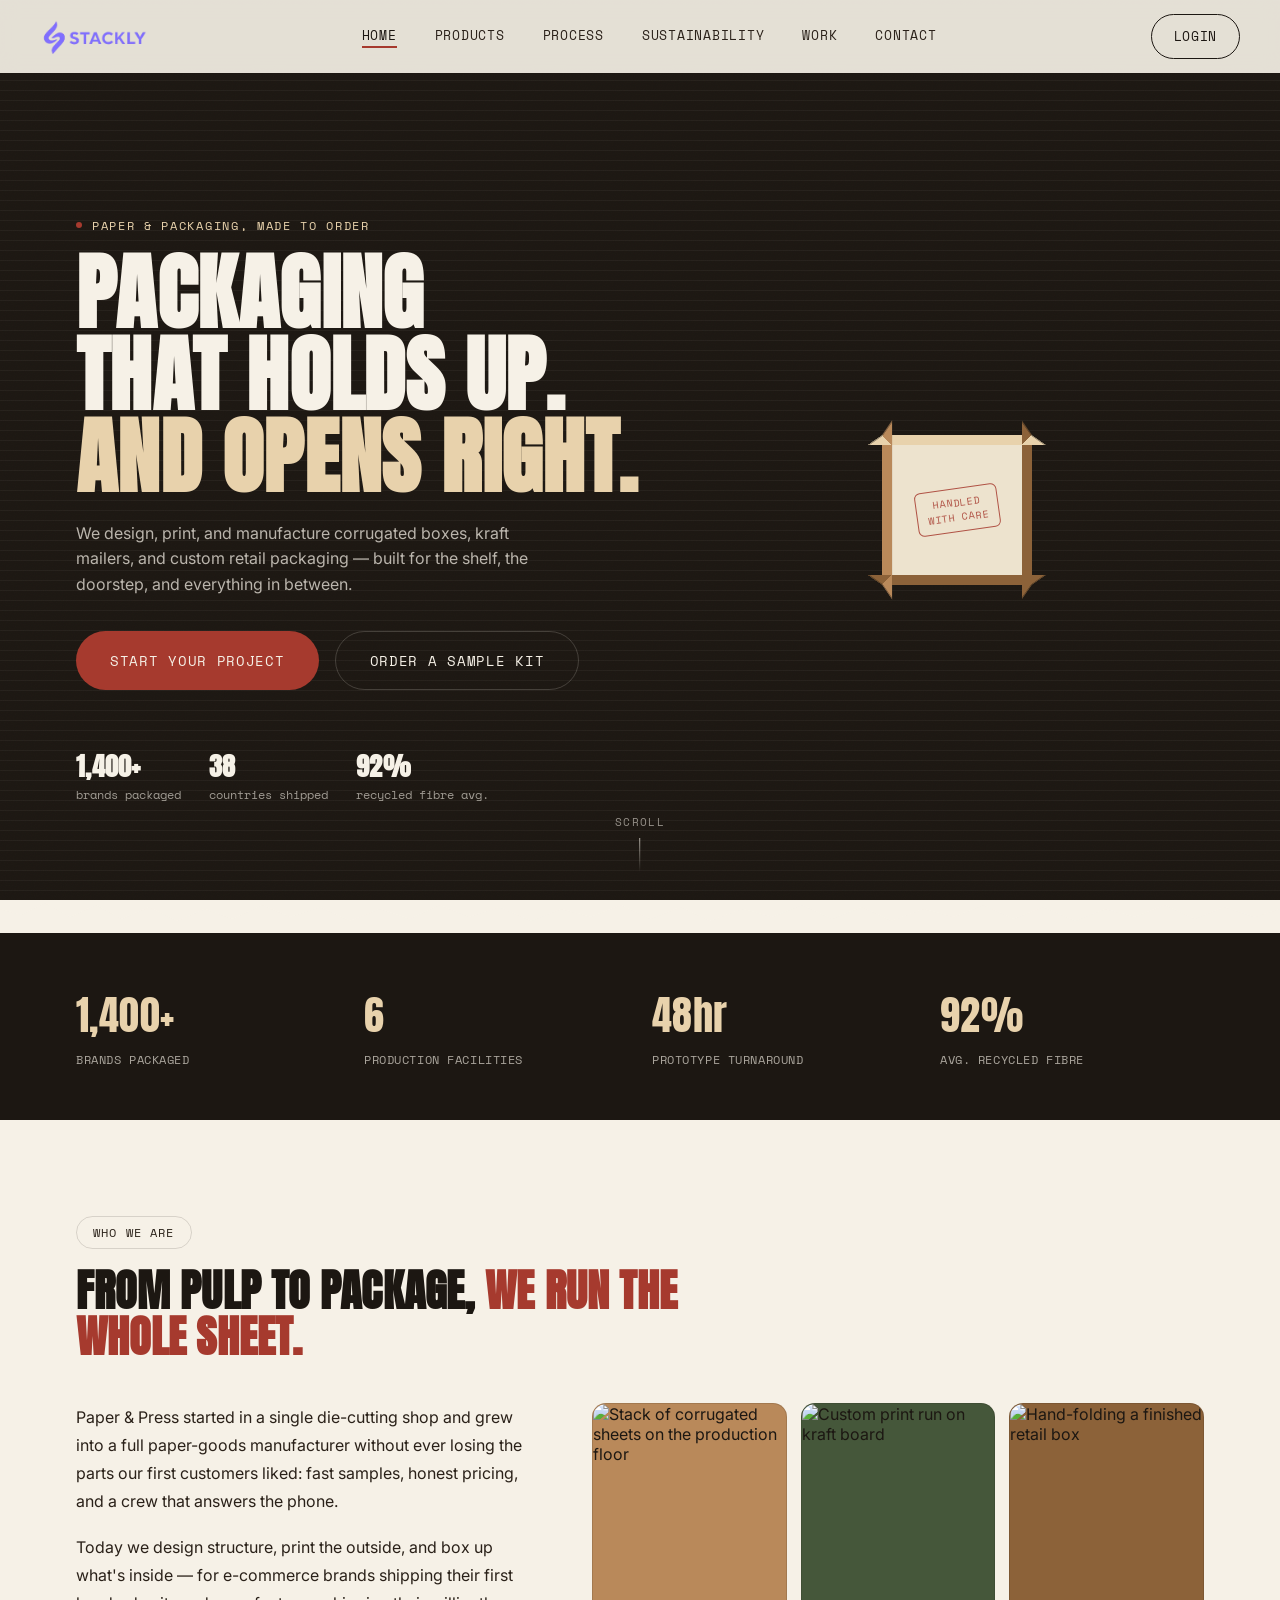
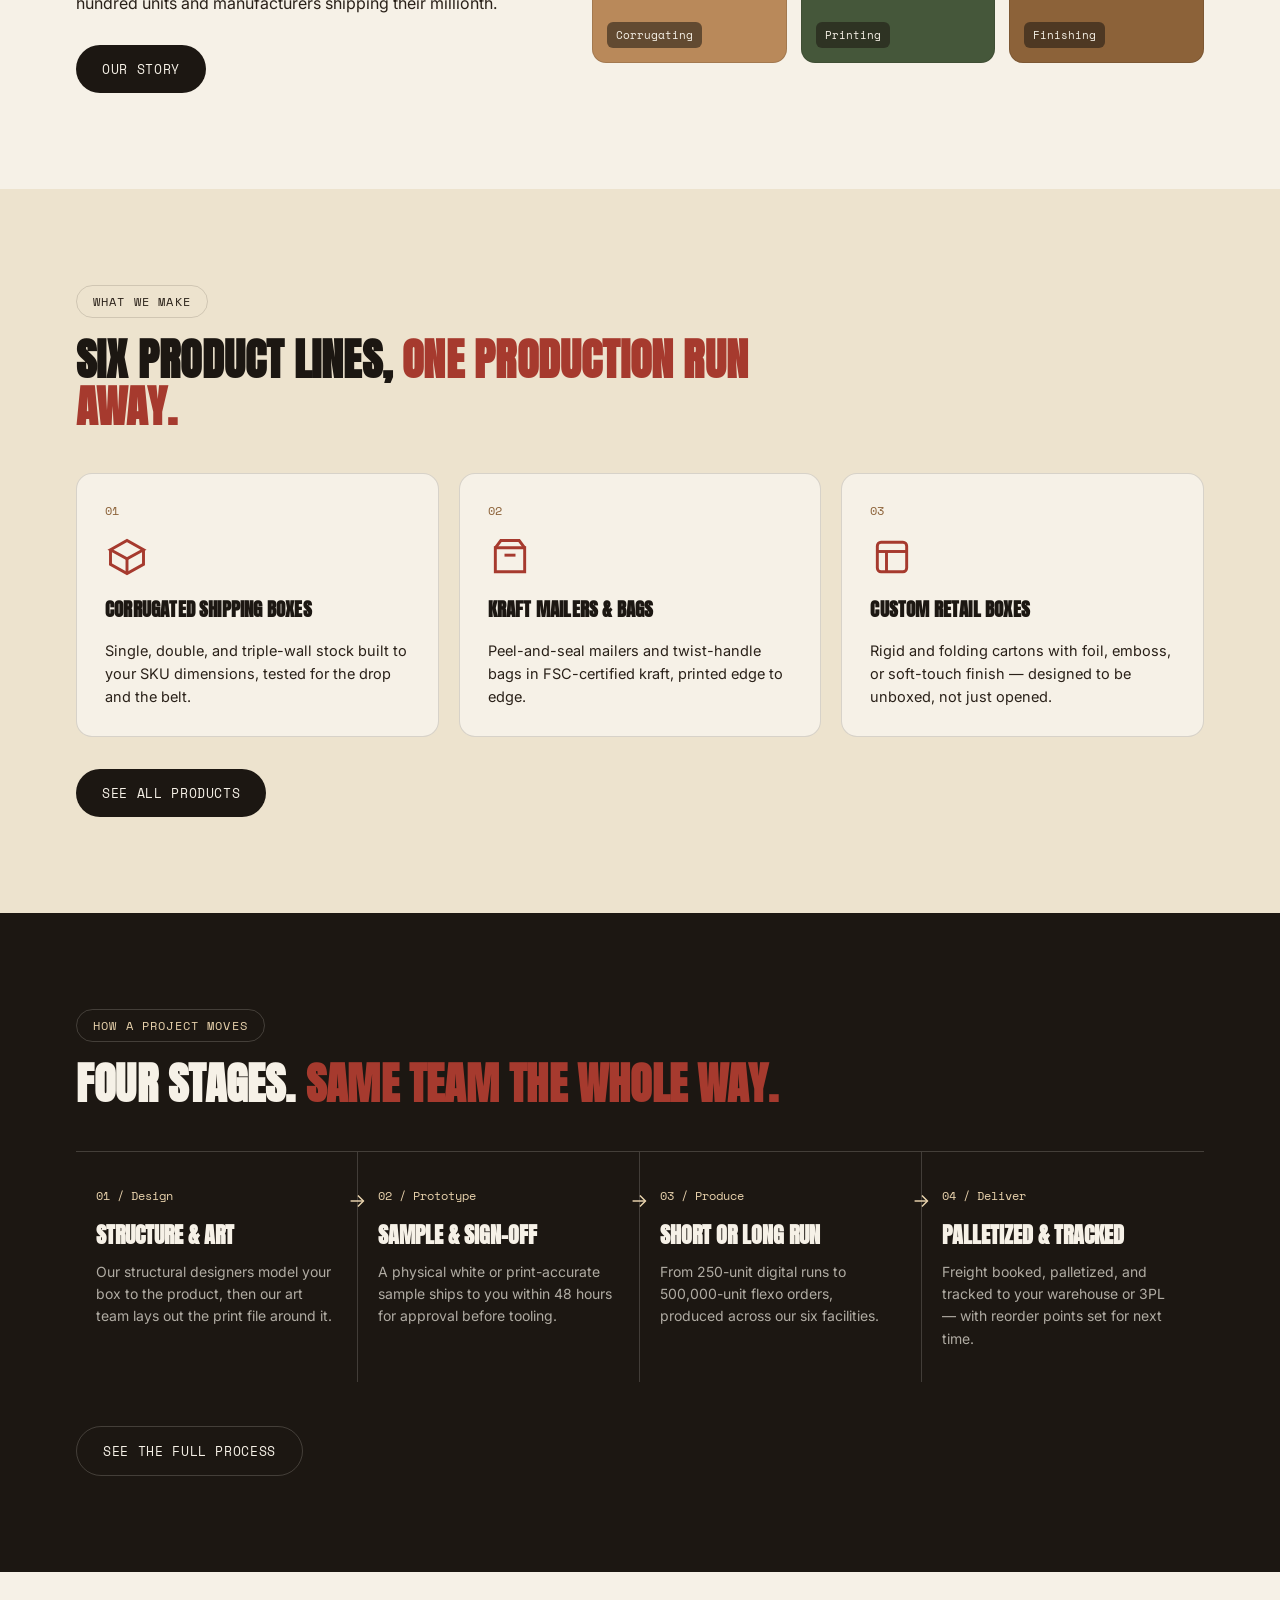
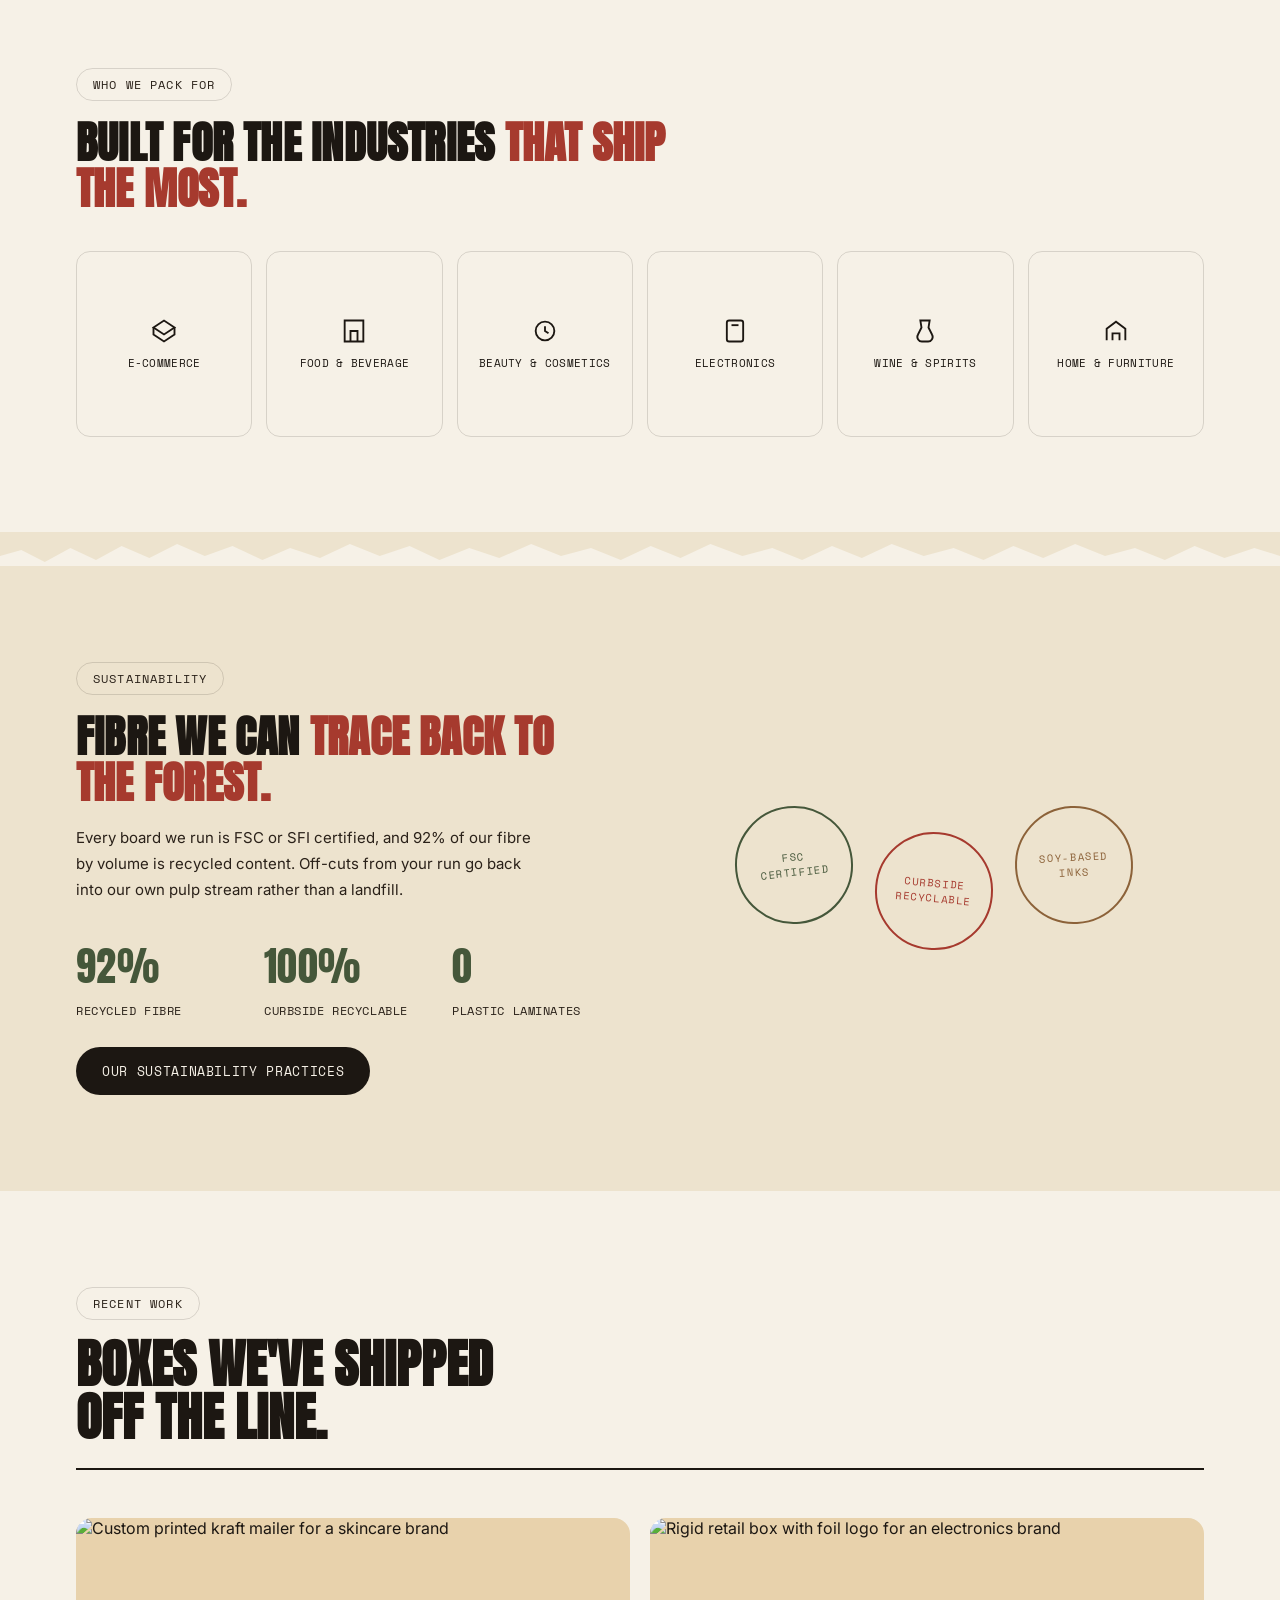
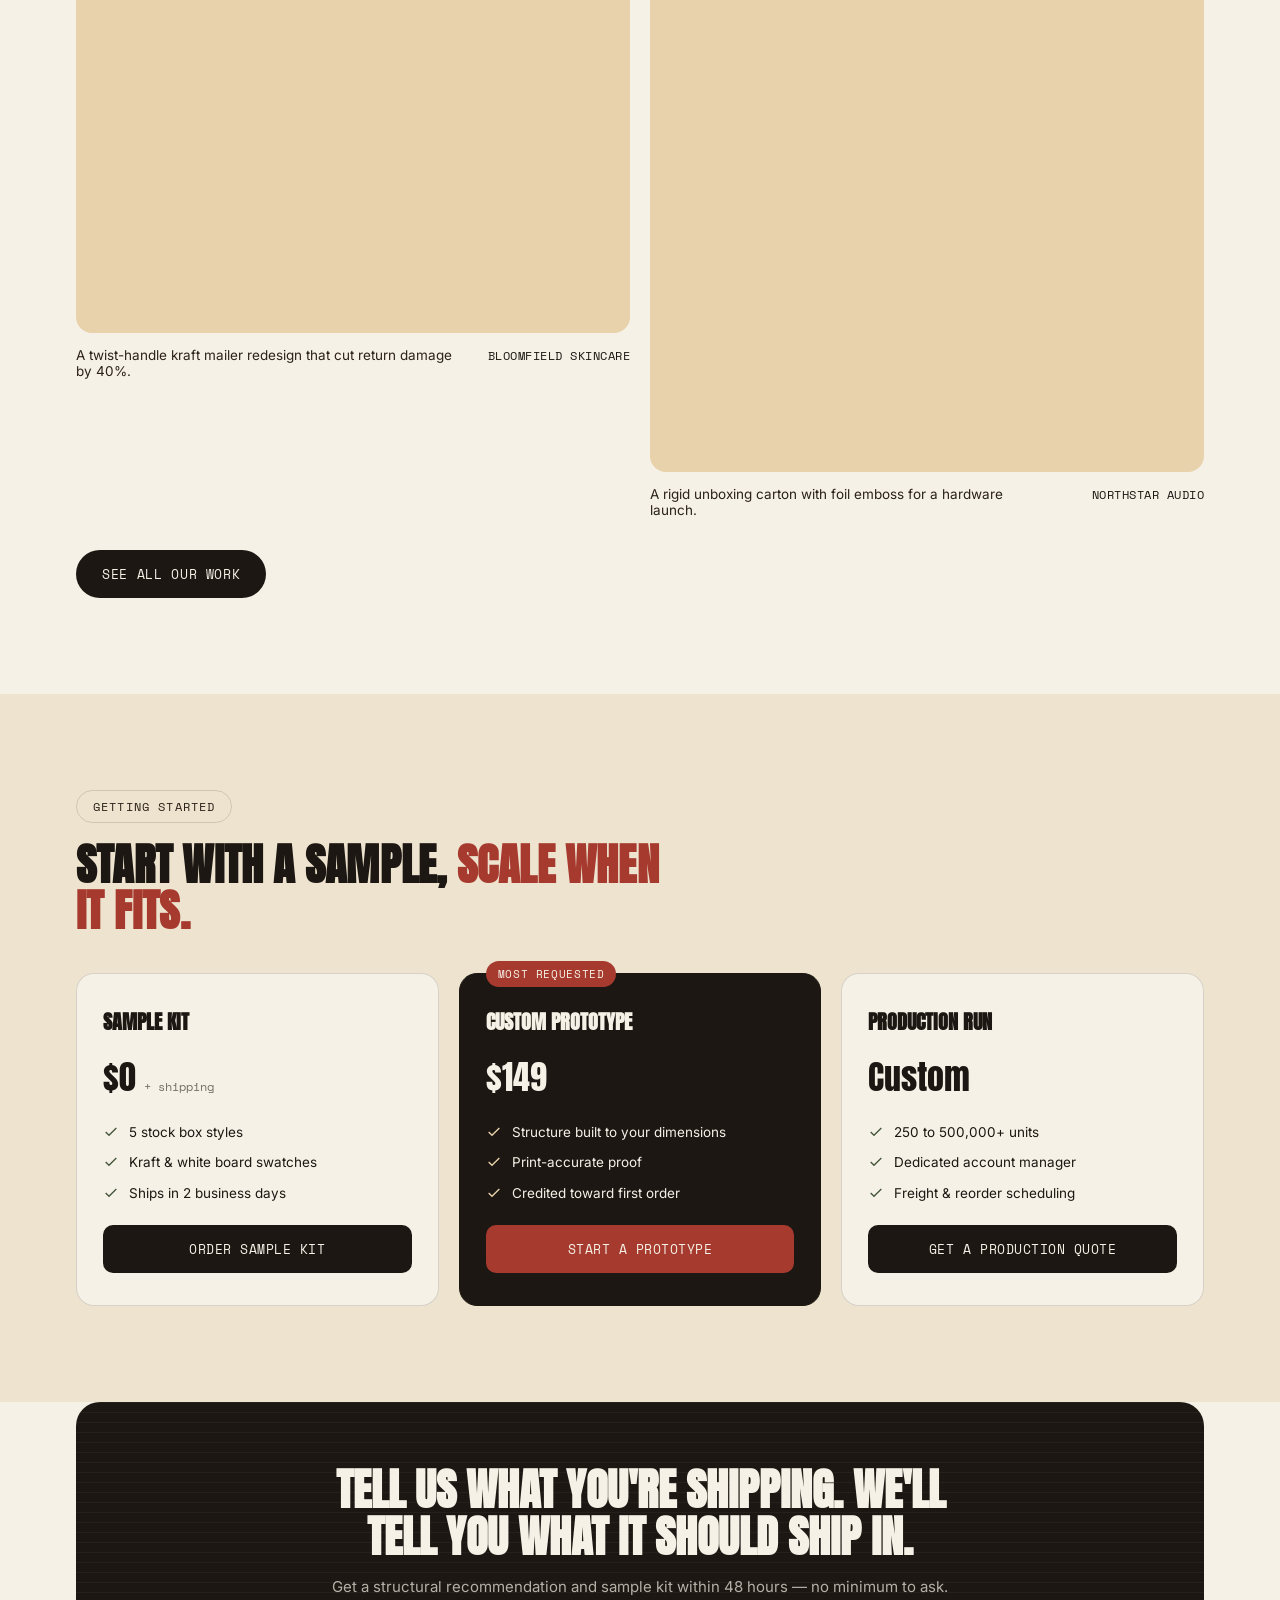
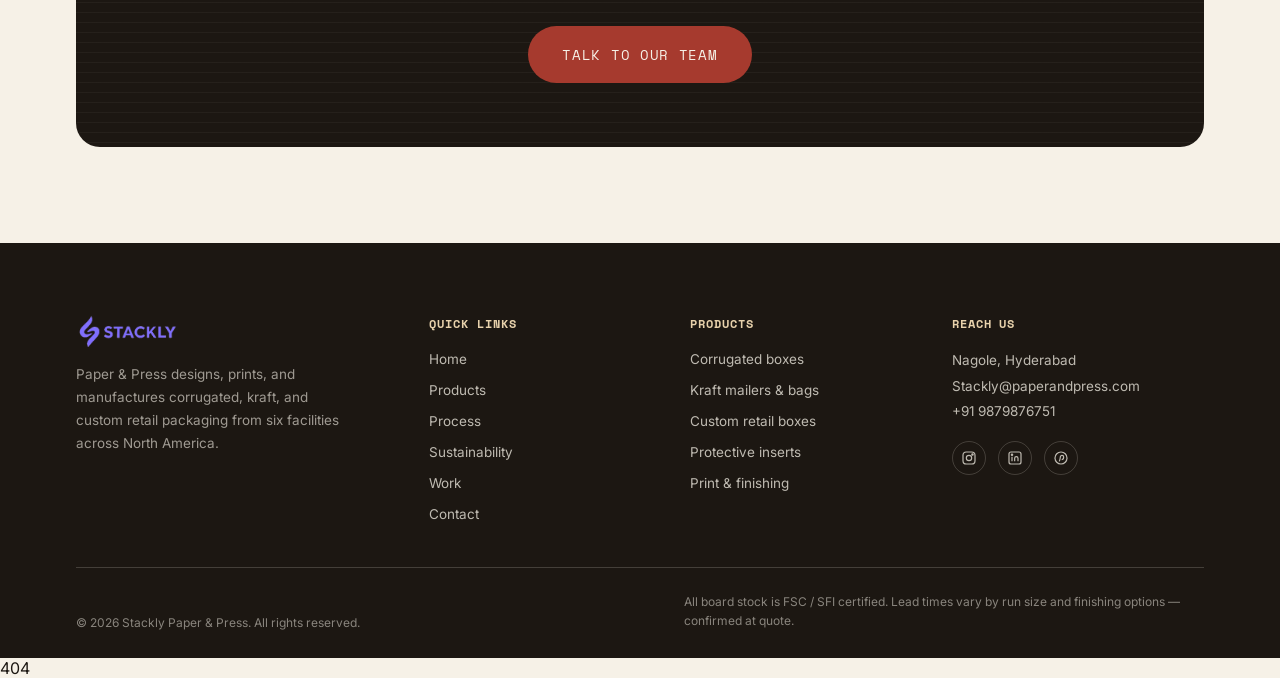
==== index.html @ 65cc93f0 "updated" ====
<!DOCTYPE html>
<html lang="en">
<head>
<meta charset="UTF-8">
<meta name="viewport" content="width=device-width, initial-scale=1.0">
<title>Paper & Press — Custom Paper & Packaging Solutions</title>
<meta name="description" content="Paper & Press designs, prints, and manufactures corrugated, kraft, and custom retail packaging — from first prototype to pallet.">
<link rel="preconnect" href="https://fonts.googleapis.com">
<link rel="preconnect" href="https://fonts.gstatic.com" crossorigin>
<link href="https://fonts.googleapis.com/css2?family=Anton&family=Space+Mono:wght@400;700&family=Inter:wght@300;400;500;600;700;800&display=swap" rel="stylesheet">
<style>
/* ==========================================================================
   PULP & PRESS — packaging & paper solutions
   Design tokens
   ========================================================================== */
   :root{
    --ink:        #1C1712;
    --ink-soft:   #2A2119;
    --paper:      #F6F1E7;
    --paper-dim:  #EDE3CE;
    --kraft:      #B9895A;
    --kraft-deep: #8C6239;
    --kraft-light:#E8D2AC;
    --forest:     #45573A;
    --stamp:      #A63A2E;
    --line:       rgba(28,23,18,0.14);
    --line-light: rgba(246,241,231,0.18);
  
    --display: 'Anton', 'Arial Narrow', sans-serif;
    --mono: 'Space Mono', monospace;
    --body: 'Inter', sans-serif;
  
    --ease: cubic-bezier(0.22,1,0.36,1);
  }
  
  *{ margin:0; padding:0; box-sizing:border-box; }
  
  html{ scroll-behavior:smooth; }
  
  body{
    font-family:var(--body);
    background:var(--paper);
    color:var(--ink);
    overflow-x:hidden;
    -webkit-font-smoothing:antialiased;
  }
  
  img{ display:block; max-width:100%; }
  
  a{ color:inherit; text-decoration:none; }
  
  button{ font-family:inherit; cursor:pointer; border:none; background:none; }
  
  ::selection{ background:var(--stamp); color:var(--paper); }
  
  @media (prefers-reduced-motion: reduce){
    *{ animation-duration:0.001ms !important; animation-iteration-count:1 !important; transition-duration:0.001ms !important; scroll-behavior:auto !important; }
  }
  
  .wrap{ max-width:1240px; margin:0 auto; }
  .px{ padding-left:24px; padding-right:24px; }
  @media (min-width:900px){ .px{ padding-left:56px; padding-right:56px; } }
  
  .eyebrow{
    font-family:var(--mono);
    font-size:12px;
    letter-spacing:0.14em;
    text-transform:uppercase;
  }
  
  /* corrugated flute texture — used as a subtle section background */
  .flute-bg{
    background-image:repeating-linear-gradient(180deg, rgba(28,23,18,0.05) 0px, rgba(28,23,18,0.05) 1px, transparent 1px, transparent 9px);
  }
  .flute-bg-dark{
    background-image:repeating-linear-gradient(180deg, rgba(246,241,231,0.05) 0px, rgba(246,241,231,0.05) 1px, transparent 1px, transparent 9px);
  }
  
  /* torn paper divider between sections */
  .torn{
    position:relative;
    width:100%;
    height:34px;
    display:block;
    margin-top:-1px;
  }
  .torn svg{ width:100%; height:100%; display:block; }
  
  /* focus visibility */
  a:focus-visible, button:focus-visible, .faq-question:focus-visible{
    outline:2px solid var(--stamp);
    outline-offset:3px;
  }
  
  /* ==========================================================================
     Buttons
     ========================================================================== */
  .roll-btn{
    position:relative;
    display:inline-flex;
    align-items:center;
    gap:10px;
    padding:14px 26px;
    border-radius:999px;
    font-family:var(--mono);
    font-size:13px;
    letter-spacing:0.05em;
    text-transform:uppercase;
    overflow:hidden;
    transition:transform 0.35s var(--ease), box-shadow 0.35s var(--ease);
  }
  .roll-btn.dark{ background:var(--ink); color:var(--paper); }
  .roll-btn.orange{ background:var(--stamp); color:var(--paper); }
  .roll-btn.ghost{ background:transparent; color:var(--ink); border:1.5px solid var(--ink); }
  .roll-btn:hover{ transform:translateY(-2px); box-shadow:0 10px 24px rgba(28,23,18,0.22); }
  .roll-btn.big{ padding:18px 34px; font-size:14px; }
  
  .roll-text{ display:inline-block; height:14px; overflow:hidden; }
  .roll-text-inner{ display:flex; flex-direction:column; transition:transform 0.45s var(--ease); }
  .roll-btn:hover .roll-text-inner{ transform:translateY(-14px); }
  .roll-text-inner span{ height:14px; line-height:14px; white-space:nowrap; }
  
  .roll-arrow{ width:16px; height:16px; display:inline-flex; transition:transform 0.35s var(--ease); }
  .roll-btn:hover .roll-arrow{ transform:translate(2px,-2px); }
  .roll-arrow svg{ width:100%; height:100%; }
  
  .btn-flat{
    width:100%;
    padding:14px;
    border-radius:10px;
    background:var(--ink);
    color:var(--paper);
    font-family:var(--mono);
    font-size:13px;
    letter-spacing:0.04em;
    text-transform:uppercase;
    transition:background 0.3s var(--ease), transform 0.3s var(--ease);
  }
  .btn-flat:hover{ background:var(--stamp); transform:translateY(-2px); }
  
  /* ==========================================================================
     Header
     ========================================================================== */
  .site-header{
    position:fixed; top:0; left:0; right:0; z-index:100;
    background:rgba(246,241,231,0.92);
    backdrop-filter:blur(10px);
    -webkit-backdrop-filter:blur(10px);
    box-shadow:0 1px 0 var(--line);
    transition:box-shadow 0.4s var(--ease), padding 0.4s var(--ease);
    padding:14px 0;
  }
  .site-header.scrolled{
    box-shadow:0 4px 16px rgba(28,23,18,0.1);
    padding:8px 0;
  }
  .header-inner{
    display:flex; align-items:center; justify-content:space-between;
    padding:0 24px;
  }
  @media (min-width:900px){ .header-inner{ padding:0 40px; } }
  
  .logo-slot{ display:flex; align-items:center; gap:10px; }
  .logo-img{ height:34px; width:auto; }
  .logo-word{ font-family:var(--display); font-size:20px; letter-spacing:0.01em; color:var(--ink); }
  .logo-word span{ color:var(--stamp); }
  
  .header-nav{
    display:none; align-items:center; gap:38px;
  }
  @media (min-width:900px){ .header-nav{ display:flex; } }
  .header-nav a{
    font-family:var(--mono); font-size:12.5px; letter-spacing:0.06em; text-transform:uppercase;
    color:var(--ink-soft); position:relative; padding-bottom:3px;
  }
  .header-nav a::after{
    content:''; position:absolute; left:0; bottom:0; width:0; height:1.5px; background:var(--stamp);
    transition:width 0.3s var(--ease);
  }
  .header-nav a:hover::after, .header-nav a.active::after{ width:100%; }
  .header-nav a.active{ color:var(--ink); }
  
  .header-right{ display:none; align-items:center; gap:12px; }
  @media (min-width:900px){ .header-right{ display:flex; } }
  
  .header-login-btn{ padding:12px 22px; font-size:12.5px; }
  .header-login-btn:hover{ background:var(--ink); color:var(--paper); }
  
  .mobile-sheet-actions{ display:flex; flex-direction:column; gap:12px; align-self:flex-start; width:100%; }
  .mobile-sheet-actions .roll-btn{ width:100%; justify-content:center; }
  .mobile-sheet-actions .roll-btn:nth-child(2){ transition-delay:0.52s; }
  
  .nav-toggle{
    display:flex; align-items:center; justify-content:center;
    width:40px; height:40px; color:var(--ink);
  }
  .nav-toggle svg{ width:22px; height:22px; }
  @media (min-width:900px){ .nav-toggle{ display:none; } }
  
  .mobile-menu{
    position:fixed; inset:0; z-index:200;
    pointer-events:none;
  }
  .mobile-menu-backdrop{
    position:absolute; inset:0; background:rgba(28,23,18,0.5);
    opacity:0; transition:opacity 0.4s var(--ease);
  }
  .mobile-sheet{
    position:absolute; top:0; right:0; bottom:0;
    width:85%; max-width:340px;
    background:var(--ink); color:var(--paper);
    transform:translateX(100%);
    transition:transform 0.5s var(--ease);
    display:flex; flex-direction:column; justify-content:space-between;
    padding:100px 32px 40px;
  }
  .mobile-menu.open{ pointer-events:auto; }
  .mobile-menu.open .mobile-menu-backdrop{ opacity:1; }
  .mobile-menu.open .mobile-sheet{ transform:translateX(0); }
  
  .mobile-nav-links{ display:flex; flex-direction:column; gap:22px; }
  .mobile-nav-links a{
    font-family:var(--display); font-size:28px; letter-spacing:0.01em;
    opacity:0; transform:translateX(24px);
    transition:opacity 0.5s var(--ease), transform 0.5s var(--ease);
  }
  .mobile-menu.open .mobile-nav-links a:nth-child(1){ transition-delay:0.15s; }
  .mobile-menu.open .mobile-nav-links a:nth-child(2){ transition-delay:0.225s; }
  .mobile-menu.open .mobile-nav-links a:nth-child(3){ transition-delay:0.3s; }
  .mobile-menu.open .mobile-nav-links a:nth-child(4){ transition-delay:0.375s; }
  .mobile-menu.open .mobile-nav-links a:nth-child(5){ transition-delay:0.45s; }
  .mobile-menu.open .mobile-nav-links a:nth-child(6){ transition-delay:0.525s; }
  .mobile-menu.open .mobile-nav-links a{ opacity:1; transform:translateX(0); }
  .mobile-sheet .roll-btn{
    opacity:0; transform:translateY(14px);
    transition:opacity 0.5s var(--ease) 0.45s, transform 0.5s var(--ease) 0.45s, background 0.3s var(--ease);
    align-self:flex-start;
  }
  .mobile-menu.open .mobile-sheet .roll-btn{ opacity:1; transform:translateY(0); }
  
  /* hamburger animation */
  .hamburger{ position:relative; width:20px; height:14px; }
  .hamburger span{
    position:absolute; left:0; width:100%; height:2px; background:currentColor;
    transition:transform 0.4s var(--ease), opacity 0.3s var(--ease);
  }
  .hamburger span:nth-child(1){ top:0; }
  .hamburger span:nth-child(2){ top:6px; }
  .hamburger span:nth-child(3){ top:12px; }
  .nav-toggle.active .hamburger span:nth-child(1){ transform:translateY(6px) rotate(45deg); }
  .nav-toggle.active .hamburger span:nth-child(2){ opacity:0; transform:scaleX(0); }
  .nav-toggle.active .hamburger span:nth-child(3){ transform:translateY(-6px) rotate(-45deg); }
  
  /* ==========================================================================
     Hero — animated box-unfold
     ========================================================================== */
  .hero{
    position:relative;
    min-height:100vh;
    display:flex; align-items:center;
    background:var(--ink);
    color:var(--paper);
    overflow:hidden;
    padding-top:120px;
  }
  .hero::before{
    content:'';
    position:absolute; inset:0;
    background-image:repeating-linear-gradient(180deg, rgba(246,241,231,0.045) 0px, rgba(246,241,231,0.045) 1px, transparent 1px, transparent 10px);
    pointer-events:none;
  }
  .hero-grain{
    position:absolute; inset:0; opacity:0.5; mix-blend-mode:overlay; pointer-events:none;
    background-image:url("data:image/svg+xml;utf8,<svg xmlns='http://www.w3.org/2000/svg' width='140' height='140'><filter id='n'><feTurbulence type='fractalNoise' baseFrequency='0.9' numOctaves='2' stitchTiles='stitch'/></filter><rect width='100%25' height='100%25' filter='url(%23n)' opacity='0.35'/></svg>");
  }
  
  .hero-inner{
    position:relative; z-index:2;
    display:grid; grid-template-columns:1fr; gap:56px;
    align-items:center;
    width:100%;
  }
  @media (min-width:960px){ .hero-inner{ grid-template-columns:1.1fr 0.9fr; gap:32px; } }
  .hero-inner > *{ min-width:0; }
  
  .hero-eyebrow{ color:var(--kraft-light); display:flex; align-items:center; gap:10px; }
  .hero-eyebrow .dot{ width:6px; height:6px; border-radius:50%; background:var(--stamp); display:inline-block; }
  
  .hero-headline{
    font-family:var(--display);
    text-transform:uppercase;
    font-size:44px; line-height:0.98; letter-spacing:0.005em;
    margin-top:18px;
  }
  @media (min-width:640px){ .hero-headline{ font-size:64px; } }
  @media (min-width:1100px){ .hero-headline{ font-size:84px; } }
  .hero-headline em{ font-style:normal; color:var(--kraft-light); }
  
  .hero-sub{
    font-size:16px; line-height:1.6; color:rgba(246,241,231,0.72);
    max-width:460px; margin-top:22px;
  }
  .hero-cta-row{ display:flex; flex-wrap:wrap; gap:16px; margin-top:34px; }
  
  .hero-meta{
    display:flex; gap:28px; margin-top:56px; flex-wrap:wrap;
  }
  .hero-meta div{ font-family:var(--mono); font-size:12px; color:rgba(246,241,231,0.6); }
  .hero-meta strong{ display:block; font-family:var(--display); font-size:26px; color:var(--paper); letter-spacing:0.01em; }
  
  /* box unfold art */
  .box-stage{
    position:relative;
    width:100%; max-width:300px; margin:0 auto;
    aspect-ratio:1/1;
    perspective:900px;
  }
  .box-art{ position:relative; width:100%; height:100%; transform-style:preserve-3d; }
  .flap{
    position:absolute;
    width:50%; height:50%;
    background:var(--kraft);
    border:2px solid rgba(28,23,18,0.35);
    backface-visibility:visible;
    animation:flapOpen 1.6s var(--ease) both;
  }
  .flap.left{ top:25%; left:auto; right:75%; background:var(--kraft); transform-origin:right center; animation-name:flapOpenLeft; animation-delay:0.1s; z-index:1; }
  .flap.right{ top:25%; left:75%; background:var(--kraft-deep); transform-origin:left center; animation-name:flapOpenRight; animation-delay:0.2s; z-index:2; }
  .flap.bottom{ top:75%; left:25%; background:var(--kraft-deep); transform-origin:top center; animation-name:flapOpenBottom; animation-delay:0.15s; z-index:3; }
  .flap.top{ top:auto; bottom:75%; left:25%; background:var(--kraft-light); transform-origin:bottom center; animation-delay:0.05s; z-index:4; }
  .box-base{
    position:absolute; left:50%; top:50%; width:50%; height:50%;
    margin:-25% 0 0 -25%;
    background:var(--paper-dim);
    border:2px solid rgba(28,23,18,0.35);
    display:flex; align-items:center; justify-content:center;
    z-index:-1;
  }
  .box-base .stamp-mark{ font-family:var(--mono); font-size:10px; color:var(--stamp); text-align:center; letter-spacing:0.08em; text-transform:uppercase; transform:rotate(-8deg); border:1.5px solid var(--stamp); padding:6px 10px; border-radius:6px; opacity:0.85; }
  
  @keyframes flapOpen{ 0%{ transform:rotateX(0deg); } 100%{ transform:rotateX(-98deg); } }
  @keyframes flapOpenBottom{ 0%{ transform:rotateX(0deg); } 100%{ transform:rotateX(98deg); } }
  @keyframes flapOpenLeft{ 0%{ transform:rotateY(0deg); } 100%{ transform:rotateY(98deg); } }
  @keyframes flapOpenRight{ 0%{ transform:rotateY(0deg); } 100%{ transform:rotateY(-98deg); } }
  
  .scroll-cue{
    position:absolute; bottom:28px; left:50%; transform:translateX(-50%);
    display:flex; flex-direction:column; align-items:center; gap:8px;
    font-family:var(--mono); font-size:10.5px; letter-spacing:0.12em; text-transform:uppercase;
    color:rgba(246,241,231,0.55); z-index:2;
  }
  .scroll-cue .line{ width:1px; height:34px; background:linear-gradient(180deg, rgba(246,241,231,0.7), transparent); animation:cueMove 1.8s ease-in-out infinite; }
  @keyframes cueMove{ 0%,100%{ transform:scaleY(0.6); opacity:0.4; } 50%{ transform:scaleY(1); opacity:1; } }
  
  /* ==========================================================================
     Section headings / badges
     ========================================================================== */
  .section-white{ background:var(--paper); padding:96px 0; position:relative; }
  .section-cream{ background:var(--paper-dim); padding:96px 0; position:relative; }
  .section-dark{ background:var(--ink); color:var(--paper); padding:96px 0; position:relative; }
  
  .badge-row{ display:flex; margin-bottom:18px; }
  .badge-pill{
    font-family:var(--mono); font-size:11.5px; letter-spacing:0.1em; text-transform:uppercase;
    padding:7px 16px; border-radius:999px; border:1px solid var(--line);
    color:var(--ink-soft);
  }
  .badge-pill.on-dark{ border-color:var(--line-light); color:var(--kraft-light); }
  
  .section-heading{
    font-family:var(--display); text-transform:uppercase;
    font-size:30px; line-height:1.05; letter-spacing:0.005em;
    max-width:720px;
  }
  @media (min-width:768px){ .section-heading{ font-size:44px; } }
  .section-heading.tight{ max-width:600px; }
  .section-heading em{ font-style:normal; color:var(--stamp); }
  
  .big-heading{
    font-family:var(--display); text-transform:uppercase;
    font-size:32px; line-height:1.02;
    display:flex; align-items:flex-end; justify-content:space-between;
    flex-wrap:wrap; gap:20px;
    border-bottom:2px solid var(--ink); padding-bottom:24px; margin-bottom:48px;
  }
  @media (min-width:768px){ .big-heading{ font-size:52px; } }
  
  /* ==========================================================================
     About
     ========================================================================== */
  .about-grid{ display:grid; grid-template-columns:1fr; gap:40px; margin-top:44px; }
  @media (min-width:900px){ .about-grid{ grid-template-columns:0.85fr 1.15fr; gap:64px; align-items:start; } }
  .about-copy p{ font-size:16px; line-height:1.75; color:var(--ink-soft); max-width:520px; }
  .about-copy .roll-btn{ margin-top:28px; }
  
  .about-swatches{ display:grid; grid-template-columns:repeat(3,1fr); gap:14px; }
  .swatch{
    aspect-ratio:3/4; border-radius:14px; position:relative; overflow:hidden;
    display:flex; align-items:flex-end; padding:14px;
    border:1px solid var(--line);
  }
  .swatch img{ position:absolute; inset:0; width:100%; height:100%; object-fit:cover; }
  .swatch span{ position:relative; z-index:1; font-family:var(--mono); font-size:11px; color:var(--paper); background:rgba(28,23,18,0.55); padding:5px 9px; border-radius:6px; }
  .swatch.tall{ grid-row:span 2; }
  .sw-1{ background:var(--kraft); }
  .sw-2{ background:var(--forest); }
  .sw-3{ background:var(--kraft-deep); }
  
  /* ==========================================================================
     Stats
     ========================================================================== */
  .stats-grid{ display:grid; grid-template-columns:repeat(2,1fr); gap:32px 24px; }
  @media (min-width:768px){ .stats-grid{ grid-template-columns:repeat(4,1fr); } }
  .stat-number{ font-family:var(--display); font-size:40px; letter-spacing:0.01em; }
  .stat-label{ font-family:var(--mono); font-size:11.5px; letter-spacing:0.05em; text-transform:uppercase; color:rgba(246,241,231,0.65); margin-top:6px; }
  .section-dark .stat-number{ color:var(--kraft-light); }
  
  /* ==========================================================================
     Product cards
     ========================================================================== */
  .product-grid{ display:grid; grid-template-columns:1fr; gap:20px; }
  @media (min-width:640px){ .product-grid{ grid-template-columns:repeat(2,1fr); } }
  @media (min-width:1024px){ .product-grid{ grid-template-columns:repeat(3,1fr); } }
  
  .product-card{
    border:1px solid var(--line); border-radius:16px; padding:28px;
    background:var(--paper); transition:transform 0.4s var(--ease), box-shadow 0.4s var(--ease), border-color 0.4s var(--ease);
    display:flex; flex-direction:column; gap:16px;
  }
  .product-card:hover{ transform:translateY(-6px); box-shadow:0 20px 40px rgba(28,23,18,0.12); border-color:transparent; }
  .product-icon{ width:44px; height:44px; color:var(--stamp); }
  .product-card h3{ font-family:var(--display); font-size:19px; text-transform:uppercase; letter-spacing:0.01em; }
  .product-card p{ font-size:14.5px; line-height:1.6; color:var(--ink-soft); }
  .product-num{ font-family:var(--mono); font-size:12px; color:var(--kraft-deep); }
  
  /* ==========================================================================
     Process
     ========================================================================== */
  .process-row{
    display:grid; grid-template-columns:1fr; gap:0;
    border-top:1px solid var(--line-light);
  }
  @media (min-width:900px){ .process-row{ grid-template-columns:repeat(4,1fr); } }
  .process-step{
    padding:32px 20px; border-bottom:1px solid var(--line-light);
    position:relative;
  }
  @media (min-width:900px){ .process-step{ border-right:1px solid var(--line-light); border-bottom:none; } }
  .process-step:last-child{ border-right:none; }
  .process-step .num{ font-family:var(--mono); font-size:12px; color:var(--kraft-light); }
  .process-step h3{ font-family:var(--display); font-size:22px; text-transform:uppercase; margin-top:14px; }
  .process-step p{ font-size:14px; line-height:1.6; color:rgba(246,241,231,0.68); margin-top:10px; max-width:240px; }
  .process-step .arrow{ position:absolute; right:-11px; top:38px; width:22px; height:22px; color:var(--kraft-light); display:none; }
  @media (min-width:900px){ .process-step .arrow{ display:block; } }
  .process-step:last-child .arrow{ display:none; }
  
  /* ==========================================================================
     Industries
     ========================================================================== */
  .industry-grid{ display:grid; grid-template-columns:repeat(2,1fr); gap:14px; }
  @media (min-width:768px){ .industry-grid{ grid-template-columns:repeat(3,1fr); } }
  @media (min-width:1100px){ .industry-grid{ grid-template-columns:repeat(6,1fr); } }
  .industry-card{
    aspect-ratio:1/1.05; border-radius:14px; border:1px solid var(--line);
    display:flex; flex-direction:column; align-items:center; justify-content:center; gap:10px;
    text-align:center; padding:14px; transition:background 0.35s var(--ease), transform 0.35s var(--ease);
  }
  .industry-card:hover{ background:var(--ink); color:var(--paper); transform:translateY(-4px); }
  .industry-card svg{ width:28px; height:28px; }
  .industry-card span{ font-family:var(--mono); font-size:11px; letter-spacing:0.03em; text-transform:uppercase; }
  
  /* ==========================================================================
     Sustainability / stamps
     ========================================================================== */
  .sustain-grid{ display:grid; grid-template-columns:1fr; gap:48px; align-items:center; }
  @media (min-width:960px){ .sustain-grid{ grid-template-columns:1fr 1fr; } }
  .stamp-cluster{ position:relative; display:flex; flex-wrap:wrap; gap:22px; justify-content:center; padding:20px; }
  .stamp{
    width:118px; height:118px; border-radius:50%;
    border:2.5px solid var(--forest); color:var(--forest);
    display:flex; align-items:center; justify-content:center; text-align:center;
    font-family:var(--mono); font-size:10.5px; letter-spacing:0.06em; text-transform:uppercase; line-height:1.4;
    transform:rotate(-6deg);
    transition:transform 0.4s var(--ease);
    padding:10px;
  }
  .stamp:nth-child(2){ transform:rotate(5deg); border-color:var(--stamp); color:var(--stamp); margin-top:26px; }
  .stamp:nth-child(3){ transform:rotate(-3deg); border-color:var(--kraft-deep); color:var(--kraft-deep); }
  .stamp:hover{ transform:rotate(0deg) scale(1.06); }
  
  /* ==========================================================================
     Work / portfolio (media cards, matching reference pattern)
     ========================================================================== */
  .cards-grid{ display:grid; grid-template-columns:1fr; gap:20px; }
  @media (min-width:768px){ .cards-grid{ grid-template-columns:repeat(2,1fr); } }
  .media-card{ display:block; group:card; }
  .media-frame{ position:relative; overflow:hidden; border-radius:16px; background:var(--kraft-light); }
  .media-frame img, .media-frame video{ width:100%; height:100%; object-fit:cover; transition:transform 0.6s var(--ease); }
  .media-card:hover .media-frame img, .media-card:hover .media-frame video{ transform:scale(1.05); }
  .ratio-4x3{ aspect-ratio:4/3; }
  .ratio-square{ aspect-ratio:1/1; }
  .media-caption{ padding-top:14px; display:flex; justify-content:space-between; gap:12px; align-items:baseline; }
  .media-caption .desc{ font-size:13.5px; color:var(--ink-soft); max-width:70%; }
  .media-caption .title{ font-family:var(--mono); font-size:12px; text-transform:uppercase; letter-spacing:0.04em; white-space:nowrap; }
  
  /* ==========================================================================
     Testimonials
     ========================================================================== */
  .testi-track-wrap{ overflow:hidden; margin-top:44px; }
  .testi-track{ display:flex; gap:20px; width:max-content; animation:testiScroll 32s linear infinite; }
  .testi-track:hover{ animation-play-state:paused; }
  @keyframes testiScroll{ from{ transform:translateX(0); } to{ transform:translateX(-50%); } }
  .testi-card{
    width:340px; flex:0 0 auto; border:1px solid var(--line); border-radius:16px; padding:26px;
    background:var(--paper);
  }
  .testi-quote{ font-family:var(--display); font-size:17px; line-height:1.4; text-transform:none; letter-spacing:0; }
  .testi-person{ display:flex; align-items:center; gap:10px; margin-top:20px; }
  .testi-avatar{ width:38px; height:38px; border-radius:50%; overflow:hidden; background:var(--kraft-light); }
  .testi-avatar img{ width:100%; height:100%; object-fit:cover; }
  .testi-person div p:first-child{ font-family:var(--mono); font-size:12px; text-transform:uppercase; }
  .testi-person div p:last-child{ font-size:11.5px; color:var(--ink-soft); opacity:0.7; }
  
  /* ==========================================================================
     Pricing
     ========================================================================== */
  .pricing-grid{ display:grid; grid-template-columns:1fr; gap:20px; }
  @media (min-width:900px){ .pricing-grid{ grid-template-columns:repeat(3,1fr); } }
  .price-card{
    border:1px solid var(--line); border-radius:18px; padding:32px 26px;
    display:flex; flex-direction:column; gap:14px; background:var(--paper);
    transition:transform 0.4s var(--ease), box-shadow 0.4s var(--ease);
  }
  .price-card:hover{ transform:translateY(-6px); box-shadow:0 20px 40px rgba(28,23,18,0.1); }
  .price-card.featured{ background:var(--ink); color:var(--paper); border-color:var(--ink); position:relative; }
  .price-card.featured .btn-flat{ background:var(--stamp); }
  .price-badge{
    position:absolute; top:-13px; left:26px; background:var(--stamp); color:var(--paper);
    font-family:var(--mono); font-size:10.5px; letter-spacing:0.06em; text-transform:uppercase;
    padding:5px 12px; border-radius:999px;
  }
  .price-card h3{ font-family:var(--display); font-size:20px; text-transform:uppercase; }
  .price{ font-family:var(--display); font-size:34px; }
  .price small{ font-family:var(--mono); font-size:12px; opacity:0.6; }
  .price-card ul{ list-style:none; display:flex; flex-direction:column; gap:10px; margin:6px 0 8px; }
  .price-card li{ display:flex; gap:10px; align-items:flex-start; font-size:13.5px; line-height:1.5; }
  .price-card li svg{ width:16px; height:16px; flex-shrink:0; margin-top:2px; color:var(--forest); }
  .price-card.featured li svg{ color:var(--kraft-light); }
  
  /* ==========================================================================
     FAQ
     ========================================================================== */
  .faq-list{ margin-top:40px; border-top:1px solid var(--line); max-width:820px; }
  .faq-item{ border-bottom:1px solid var(--line); }
  .faq-question{
    width:100%; display:flex; justify-content:space-between; align-items:center;
    padding:22px 4px; text-align:left; font-family:var(--display); font-size:17px;
    text-transform:uppercase; letter-spacing:0.005em;
  }
  .faq-question svg{ width:18px; height:18px; flex-shrink:0; transition:transform 0.4s var(--ease); }
  .faq-item.open .faq-question svg{ transform:rotate(45deg); }
  .faq-answer{ max-height:0; overflow:hidden; transition:max-height 0.4s var(--ease); }
  .faq-item.open .faq-answer{ max-height:200px; }
  .faq-answer p{ padding:0 4px 22px; font-size:14.5px; line-height:1.65; color:var(--ink-soft); max-width:640px; }
  
  /* ==========================================================================
     Final CTA
     ========================================================================== */
  .cta-banner{
    border-radius:24px; background:var(--ink); color:var(--paper);
    padding:64px 32px; text-align:center; position:relative; overflow:hidden;
  }
  .cta-banner::before{
    content:''; position:absolute; inset:0;
    background-image:repeating-linear-gradient(180deg, rgba(246,241,231,0.045) 0px, rgba(246,241,231,0.045) 1px, transparent 1px, transparent 10px);
  }
  .cta-banner h2{ position:relative; font-family:var(--display); text-transform:uppercase; font-size:30px; max-width:640px; margin:0 auto; line-height:1.08; }
  @media (min-width:768px){ .cta-banner h2{ font-size:44px; } }
  .cta-banner p{ position:relative; margin-top:16px; color:rgba(246,241,231,0.7); font-size:15px; }
  .cta-banner .roll-btn{ position:relative; margin-top:30px; }
  
  /* ==========================================================================
     Footer
     ========================================================================== */
  .site-footer{ background:var(--ink); color:var(--paper); padding:72px 0 28px; }
  .footer-top{ display:grid; grid-template-columns:1fr; gap:44px; padding-bottom:44px; border-bottom:1px solid var(--line-light); }
  @media (min-width:900px){ .footer-top{ grid-template-columns:1.4fr 1fr 1fr 1.1fr; gap:32px; } }
  .footer-logo-img{ height:32px; margin-bottom:16px; }
  .footer-brand p{ font-size:13.5px; line-height:1.7; color:rgba(246,241,231,0.6); max-width:280px; }
  .footer-col h4{ font-family:var(--mono); font-size:12px; letter-spacing:0.08em; text-transform:uppercase; color:var(--kraft-light); margin-bottom:16px; }
  .footer-col ul{ list-style:none; display:flex; flex-direction:column; gap:11px; }
  .footer-col a{ font-size:13.5px; color:rgba(246,241,231,0.75); transition:color 0.25s var(--ease); }
  .footer-col a:hover{ color:var(--paper); }
  .footer-address{ font-size:13.5px; line-height:1.9; color:rgba(246,241,231,0.75); margin-bottom:16px; }
  .footer-social{ display:flex; gap:12px; }
  .footer-social a{ width:34px; height:34px; border-radius:50%; border:1px solid var(--line-light); display:flex; align-items:center; justify-content:center; transition:background 0.3s var(--ease), border-color 0.3s var(--ease); }
  .footer-social a:hover{ background:var(--stamp); border-color:var(--stamp); }
  .footer-social svg{ width:16px; height:16px; }
  .footer-bottom{ display:flex; flex-direction:column; gap:10px; padding-top:24px; font-size:12px; color:rgba(246,241,231,0.5); }
  @media (min-width:900px){ .footer-bottom{ flex-direction:row; justify-content:space-between; align-items:flex-end; } }
  .footer-disclosure{ max-width:520px; line-height:1.6; }
  
  /* ==========================================================================
     Scroll reveal utility
     ========================================================================== */
  .reveal{ opacity:0; transform:translateY(28px); transition:opacity 0.8s var(--ease), transform 0.8s var(--ease); }
  .reveal.in{ opacity:1; transform:translateY(0); }
  .reveal-stagger.in > *{ transition-delay:calc(var(--i, 0) * 70ms); }

  /* ==========================================================================
     EXTRAS — shared additions used across the new subpages
     ========================================================================== */
  .timeline-list{ display:flex; flex-direction:column; gap:0; margin-top:40px; max-width:780px; }
  .timeline-item{ display:grid; grid-template-columns:64px 1fr; gap:22px; padding:26px 0; border-bottom:1px solid var(--line); }
  .timeline-item:last-child{ border-bottom:none; }
  .timeline-mark{ font-family:var(--display); font-size:30px; color:var(--kraft-deep); }
  .timeline-item h3{ font-family:var(--display); font-size:19px; text-transform:uppercase; margin-bottom:8px; letter-spacing:0.01em; }
  .timeline-item p{ font-size:14.5px; line-height:1.65; color:var(--ink-soft); max-width:580px; }
  .section-dark .timeline-item{ border-bottom:1px solid var(--line-light); }
  .section-dark .timeline-mark{ color:var(--kraft-light); }
  .section-dark .timeline-item p{ color:rgba(246,241,231,0.68); }

  .contact-grid{ display:grid; grid-template-columns:1fr; gap:48px; margin-top:44px; }
  @media (min-width:960px){ .contact-grid{ grid-template-columns:1fr 1.15fr; } }
  .contact-form{ display:flex; flex-direction:column; gap:18px; }
  .form-row{ display:grid; grid-template-columns:1fr; gap:18px; }
  @media (min-width:640px){ .form-row.two{ grid-template-columns:1fr 1fr; } }
  .form-field{ display:flex; flex-direction:column; gap:8px; }
  .form-field label{ font-family:var(--mono); font-size:11.5px; letter-spacing:0.06em; text-transform:uppercase; color:var(--ink-soft); }
  .form-field input, .form-field select, .form-field textarea{
    font-family:var(--body); font-size:14.5px; padding:13px 14px; border-radius:10px;
    border:1px solid var(--line); background:var(--paper); color:var(--ink); width:100%;
  }
  .form-field textarea{ resize:vertical; min-height:120px; }
  .form-field input:focus, .form-field textarea:focus, .form-field select:focus{ outline:2px solid var(--stamp); outline-offset:1px; }
  .contact-info-list{ display:flex; flex-direction:column; gap:22px; margin-top:8px; }
  .contact-info-item{ display:flex; gap:16px; align-items:flex-start; }
  .contact-info-item svg{ width:22px; height:22px; color:var(--stamp); flex-shrink:0; margin-top:2px; }
  .contact-info-item h4{ font-family:var(--mono); font-size:12px; letter-spacing:0.05em; text-transform:uppercase; margin-bottom:4px; }
  .contact-info-item p, .contact-info-item a{ font-size:14px; color:var(--ink-soft); line-height:1.6; }

  .feature-split{ display:grid; grid-template-columns:1fr; gap:40px; align-items:center; }
  @media (min-width:900px){ .feature-split{ grid-template-columns:1fr 1fr; gap:56px; } }
  .feature-split.reverse .feature-media{ order:2; }
  .feature-media{ border-radius:16px; overflow:hidden; aspect-ratio:4/3; background:var(--kraft-light); border:1px solid var(--line); }
  .feature-media img{ width:100%; height:100%; object-fit:cover; }
  .feature-copy p{ font-size:15px; line-height:1.75; color:var(--ink-soft); max-width:480px; margin-top:16px; }
  .feature-copy ul{ margin-top:18px; display:flex; flex-direction:column; gap:10px; }
  .feature-copy li{ display:flex; gap:10px; font-size:14px; color:var(--ink-soft); align-items:flex-start; }
  .feature-copy li svg{ width:16px; height:16px; margin-top:3px; color:var(--forest); flex-shrink:0; }

  .option-grid{ display:grid; grid-template-columns:1fr; gap:20px; }
  @media (min-width:640px){ .option-grid{ grid-template-columns:repeat(2,1fr); } }
  @media (min-width:1024px){ .option-grid{ grid-template-columns:repeat(4,1fr); } }

</style>
</head>
<body>

<header class="site-header" id="site-header">
  <div class="header-inner">
    <a href="index.html" class="logo-slot" aria-label="Homepage">
      <img src="./Assets/Stacklyimg1.webp" alt="Paper & Press logo" class="logo-img">
    </a>

    <nav class="header-nav">
      <a href="index.html" class="active">Home</a>
      <a href="products.html">Products</a>
      <a href="process.html">Process</a>
      <a href="sustainability.html">Sustainability</a>
      <a href="work.html">Work</a>
      <a href="contact.html">Contact</a>
    </nav>

    <div class="header-right">
      <button class="roll-btn ghost header-login-btn" onclick="window.location.href='login.html';">
        <span>Login</span>
      </button>
    </div>

    <button class="nav-toggle" id="menu-toggle" aria-label="Open menu">
      <span class="hamburger"><span></span><span></span><span></span></span>
    </button>
  </div>

  <!-- Mobile menu -->
  <div class="mobile-menu" id="mobile-menu">
    <div class="mobile-menu-backdrop" id="menu-backdrop"></div>
    <div class="mobile-sheet">
      <div class="mobile-nav-links">
        <a href="index.html" class="active">Home</a>
        <a href="products.html">Products</a>
        <a href="process.html">Process</a>
        <a href="sustainability.html">Sustainability</a>
        <a href="work.html">Work</a>
        <a href="contact.html">Contact</a>
      </div>
      <div class="mobile-sheet-actions">
        <button class="roll-btn ghost" style="color:var(--paper); border-color:var(--line-light);" onclick="window.location.href='login.html';">
          <span>Login</span>
        </button>
      </div>
    </div>
  </div>
</header>

<!-- ======================= HERO ======================= -->
<section class="hero" id="home">
  <div class="hero-grain" aria-hidden="true"></div>
  <div class="wrap px hero-inner">
    <div>
      <div class="hero-eyebrow eyebrow"><span class="dot"></span>Paper &amp; packaging, made to order</div>
      <h1 class="hero-headline">Packaging<br>that holds up.<br><em>And opens right.</em></h1>
      <p class="hero-sub">We design, print, and manufacture corrugated boxes, kraft mailers, and custom retail packaging — built for the shelf, the doorstep, and everything in between.</p>
      <div class="hero-cta-row">
        <button class="roll-btn orange big" onclick="window.location.href='404.html';">
          <span>Start your project</span>
          
        </button>
        <button class="roll-btn ghost big" style="color:var(--paper); border-color:var(--line-light);" onclick="window.location.href='404.html';">
          <span>Order a sample kit</span>
        </button>
      </div>
      <div class="hero-meta">
        <div><strong>1,400+</strong>brands packaged</div>
        <div><strong>38</strong>countries shipped</div>
        <div><strong>92%</strong>recycled fibre avg.</div>
      </div>
    </div>

    <div class="box-stage" aria-hidden="true">
      <div class="box-art">
        <div class="flap left"></div>
        <div class="flap right"></div>
        <div class="flap bottom"></div>
        <div class="flap top"></div>
        <div class="box-base"><span class="stamp-mark">Handled<br>with care</span></div>
      </div>
    </div>
  </div>

  <div class="scroll-cue"><span>Scroll</span><span class="line"></span></div>
</section>

<!-- ======================= TORN DIVIDER ======================= -->
<div class="torn" aria-hidden="true">
  <svg viewBox="0 0 1200 34" preserveAspectRatio="none"><path d="M0,34 L0,10 L20,16 L42,4 L66,18 L90,6 L114,20 L140,8 L166,22 L192,10 L218,20 L246,6 L272,18 L300,8 L328,22 L356,10 L384,20 L412,6 L440,18 L468,8 L498,22 L526,10 L554,18 L582,6 L610,20 L638,8 L666,22 L696,10 L724,18 L752,6 L780,20 L808,8 L836,22 L866,10 L894,18 L922,6 L950,20 L978,8 L1008,22 L1036,10 L1064,18 L1092,6 L1120,20 L1148,8 L1176,18 L1200,10 L1200,34 Z" fill="#F6F1E7"/></svg>
</div>

<!-- ======================= STATS BAR ======================= -->
<section class="section-dark flute-bg-dark" style="padding:52px 0;">
  <div class="wrap px">
    <div class="stats-grid">
      <div><div class="stat-number">1,400+</div><div class="stat-label">Brands packaged</div></div>
      <div><div class="stat-number">6</div><div class="stat-label">Production facilities</div></div>
      <div><div class="stat-number">48hr</div><div class="stat-label">Prototype turnaround</div></div>
      <div><div class="stat-number">92%</div><div class="stat-label">Avg. recycled fibre</div></div>
    </div>
  </div>
</section>

<!-- ======================= 1. ABOUT ======================= -->
<section class="section-white" id="about">
  <div class="wrap px">
    <div class="badge-row"><span class="badge-pill">Who we are</span></div>
    <h2 class="section-heading">From pulp to package, <em>we run the whole sheet.</em></h2>

    <div class="about-grid">
      <div class="about-copy reveal">
        <p>Paper &amp; Press started in a single die-cutting shop and grew into a full paper-goods manufacturer without ever losing the parts our first customers liked: fast samples, honest pricing, and a crew that answers the phone.</p>
        <p style="margin-top:18px;">Today we design structure, print the outside, and box up what's inside — for e-commerce brands shipping their first hundred units and manufacturers shipping their millionth.</p>
        <button class="roll-btn dark" onclick="window.location.href='404.html';">
          <span>Our story</span>
          
        </button>
      </div>

      <div class="about-swatches reveal">
        <div class="swatch tall sw-1"><img src="./Assets/about-corrugate.webp" alt="Stack of corrugated sheets on the production floor"><span>Corrugating</span></div>
        <div class="swatch sw-2"><img src="./Assets/about-print.webp" alt="Custom print run on kraft board"><span>Printing</span></div>
        <div class="swatch sw-3"><img src="./Assets/about-fold.webp" alt="Hand-folding a finished retail box"><span>Finishing</span></div>
      </div>
    </div>
  </div>
</section>

<!-- ======================= 2. PRODUCTS PREVIEW ======================= -->
<section class="section-cream flute-bg" id="products-preview">
  <div class="wrap px">
    <div class="badge-row"><span class="badge-pill">What we make</span></div>
    <h2 class="section-heading">Six product lines, <em>one production run away.</em></h2>

    <div class="product-grid" style="margin-top:44px;">
      <div class="product-card reveal">
        <span class="product-num">01</span>
        <svg class="product-icon" viewBox="0 0 24 24" fill="none" stroke="currentColor" stroke-width="1.6"><path d="M3 8l9-5 9 5-9 5-9-5z"/><path d="M3 8v8l9 5 9-5V8"/><path d="M12 13v8"/></svg>
        <h3>Corrugated shipping boxes</h3>
        <p>Single, double, and triple-wall stock built to your SKU dimensions, tested for the drop and the belt.</p>
      </div>
      <div class="product-card reveal">
        <span class="product-num">02</span>
        <svg class="product-icon" viewBox="0 0 24 24" fill="none" stroke="currentColor" stroke-width="1.6"><path d="M4 7h16v13H4z"/><path d="M4 7l3-4h10l3 4"/><path d="M9 11h6"/></svg>
        <h3>Kraft mailers &amp; bags</h3>
        <p>Peel-and-seal mailers and twist-handle bags in FSC-certified kraft, printed edge to edge.</p>
      </div>
      <div class="product-card reveal">
        <span class="product-num">03</span>
        <svg class="product-icon" viewBox="0 0 24 24" fill="none" stroke="currentColor" stroke-width="1.6"><rect x="4" y="4" width="16" height="16" rx="2"/><path d="M4 9h16"/><path d="M9 9v11"/></svg>
        <h3>Custom retail boxes</h3>
        <p>Rigid and folding cartons with foil, emboss, or soft-touch finish — designed to be unboxed, not just opened.</p>
      </div>
    </div>
    <div style="margin-top:32px;">
      <button class="roll-btn dark" onclick="window.location.href='404.html';">
        <span>See all products</span>
        
      </button>
    </div>
  </div>
</section>

<!-- ======================= 3. PROCESS PREVIEW ======================= -->
<section class="section-dark" id="process-preview">
  <div class="wrap px">
    <div class="badge-row"><span class="badge-pill on-dark">How a project moves</span></div>
    <h2 class="section-heading" style="color:var(--paper);">Four stages. <em>Same team the whole way.</em></h2>

    <div class="process-row" style="margin-top:44px;">
      <div class="process-step">
        <span class="num">01 / Design</span>
        <h3>Structure &amp; art</h3>
        <p>Our structural designers model your box to the product, then our art team lays out the print file around it.</p>
        <svg class="arrow" viewBox="0 0 24 24" fill="none" stroke="currentColor" stroke-width="1.6"><path d="M5 12h14"/><path d="M13 6l6 6-6 6"/></svg>
      </div>
      <div class="process-step">
        <span class="num">02 / Prototype</span>
        <h3>Sample &amp; sign-off</h3>
        <p>A physical white or print-accurate sample ships to you within 48 hours for approval before tooling.</p>
        <svg class="arrow" viewBox="0 0 24 24" fill="none" stroke="currentColor" stroke-width="1.6"><path d="M5 12h14"/><path d="M13 6l6 6-6 6"/></svg>
      </div>
      <div class="process-step">
        <span class="num">03 / Produce</span>
        <h3>Short or long run</h3>
        <p>From 250-unit digital runs to 500,000-unit flexo orders, produced across our six facilities.</p>
        <svg class="arrow" viewBox="0 0 24 24" fill="none" stroke="currentColor" stroke-width="1.6"><path d="M5 12h14"/><path d="M13 6l6 6-6 6"/></svg>
      </div>
      <div class="process-step">
        <span class="num">04 / Deliver</span>
        <h3>Palletized &amp; tracked</h3>
        <p>Freight booked, palletized, and tracked to your warehouse or 3PL — with reorder points set for next time.</p>
      </div>
    </div>
    <div style="margin-top:8px;">
      <button class="roll-btn ghost" style="color:var(--paper); border-color:var(--line-light); margin-top:36px;" onclick="window.location.href='404.html';">
        <span>See the full process</span>
      </button>
    </div>
  </div>
</section>

<!-- ======================= 4. INDUSTRIES ======================= -->
<section class="section-white" id="industries">
  <div class="wrap px">
    <div class="badge-row"><span class="badge-pill">Who we pack for</span></div>
    <h2 class="section-heading tight">Built for the industries <em>that ship the most.</em></h2>

    <div class="industry-grid" style="margin-top:40px;">
      <div class="industry-card"><svg viewBox="0 0 24 24" fill="none" stroke="currentColor" stroke-width="1.6"><path d="M3 9l9-6 9 6-9 6-9-6z"/><path d="M3 9v6l9 6 9-6V9"/></svg><span>E-commerce</span></div>
      <div class="industry-card"><svg viewBox="0 0 24 24" fill="none" stroke="currentColor" stroke-width="1.6"><path d="M4 3h16v18H4z"/><path d="M9 21V12h6v9"/></svg><span>Food &amp; beverage</span></div>
      <div class="industry-card"><svg viewBox="0 0 24 24" fill="none" stroke="currentColor" stroke-width="1.6"><circle cx="12" cy="12" r="8"/><path d="M12 8v4l3 2"/></svg><span>Beauty &amp; cosmetics</span></div>
      <div class="industry-card"><svg viewBox="0 0 24 24" fill="none" stroke="currentColor" stroke-width="1.6"><rect x="5" y="3" width="14" height="18" rx="2"/><path d="M9 7h6"/></svg><span>Electronics</span></div>
      <div class="industry-card"><svg viewBox="0 0 24 24" fill="none" stroke="currentColor" stroke-width="1.6"><path d="M8 3h8l-1 6 3 6a4 4 0 01-4 6H10a4 4 0 01-4-6l3-6z"/></svg><span>Wine &amp; spirits</span></div>
      <div class="industry-card"><svg viewBox="0 0 24 24" fill="none" stroke="currentColor" stroke-width="1.6"><path d="M4 20V10l8-6 8 6v10"/><path d="M9 20v-6h6v6"/></svg><span>Home &amp; furniture</span></div>
    </div>
  </div>
</section>

<!-- ======================= TORN DIVIDER ======================= -->
<div class="torn" aria-hidden="true">
  <svg viewBox="0 0 1200 34" preserveAspectRatio="none"><path d="M0,0 L0,24 L20,18 L42,30 L66,16 L90,28 L114,14 L140,26 L166,12 L192,24 L218,14 L246,28 L272,16 L300,26 L328,12 L356,24 L384,14 L412,28 L440,16 L468,26 L498,12 L526,24 L554,16 L582,28 L610,14 L638,26 L666,12 L696,24 L724,16 L752,28 L780,14 L808,26 L836,12 L866,24 L894,16 L922,28 L950,14 L978,26 L1008,12 L1036,24 L1064,16 L1092,28 L1120,14 L1148,26 L1176,16 L1200,24 L1200,0 Z" fill="#EDE3CE"/></svg>
</div>

<!-- ======================= 5. SUSTAINABILITY PREVIEW ======================= -->
<section class="section-cream flute-bg" id="sustainability-preview">
  <div class="wrap px">
    <div class="sustain-grid">
      <div class="reveal">
        <div class="badge-row"><span class="badge-pill">Sustainability</span></div>
        <h2 class="section-heading tight">Fibre we can <em>trace back to the forest.</em></h2>
        <p style="margin-top:20px; font-size:15px; line-height:1.75; color:var(--ink-soft); max-width:460px;">Every board we run is FSC or SFI certified, and 92% of our fibre by volume is recycled content. Off-cuts from your run go back into our own pulp stream rather than a landfill.</p>
        <div class="stats-grid" style="margin-top:32px; grid-template-columns:repeat(3,1fr);">
          <div><div class="stat-number" style="color:var(--forest);">92%</div><div class="stat-label" style="color:var(--ink-soft);">Recycled fibre</div></div>
          <div><div class="stat-number" style="color:var(--forest);">100%</div><div class="stat-label" style="color:var(--ink-soft);">Curbside recyclable</div></div>
          <div><div class="stat-number" style="color:var(--forest);">0</div><div class="stat-label" style="color:var(--ink-soft);">Plastic laminates</div></div>
        </div>
        <button class="roll-btn dark" style="margin-top:28px;" onclick="window.location.href='404.html';">
          <span>Our sustainability practices</span>
        </button>
      </div>
      <div class="stamp-cluster reveal">
        <div class="stamp">FSC<br>Certified</div>
        <div class="stamp">Curbside<br>Recyclable</div>
        <div class="stamp">Soy-Based<br>Inks</div>
      </div>
    </div>
  </div>
</section>

<!-- ======================= 6. WORK / PORTFOLIO PREVIEW ======================= -->
<section class="section-white" id="work-preview">
  <div class="wrap px">
    <div class="badge-row"><span class="badge-pill gray-300">Recent work</span></div>
    <h2 class="big-heading">Boxes we've shipped<br class="desktop-break"> off the line.</h2>

    <div class="cards-grid">
      <a href="work.html" class="media-card">
        <div class="media-frame ratio-4x3">
          <img src="./Assets/work-mailer.webp" alt="Custom printed kraft mailer for a skincare brand">
        </div>
        <div class="media-caption">
          <p class="desc">A twist-handle kraft mailer redesign that cut return damage by 40%.</p>
          <p class="title">Bloomfield Skincare</p>
        </div>
      </a>
      <a href="work.html" class="media-card">
        <div class="media-frame ratio-square">
          <img src="./Assets/work-retailbox.webp" alt="Rigid retail box with foil logo for an electronics brand">
        </div>
        <div class="media-caption">
          <p class="desc">A rigid unboxing carton with foil emboss for a hardware launch.</p>
          <p class="title">Northstar Audio</p>
        </div>
      </a>
    </div>
    <div style="margin-top:32px;">
      <button class="roll-btn dark" onclick="window.location.href='404.html';">
        <span>See all our work</span>
        
      </button>
    </div>
  </div>
</section>

<!-- ======================= 7. PRICING ======================= -->
<section class="section-cream flute-bg" id="pricing">
  <div class="wrap px">
    <div class="badge-row"><span class="badge-pill gray-300">Getting started</span></div>
    <h2 class="section-heading tight">Start with a sample, <em>scale when it fits.</em></h2>

    <div class="pricing-grid" style="margin-top:40px;">
      <div class="price-card">
        <h3>Sample Kit</h3>
        <div class="price">$0 <small>+ shipping</small></div>
        <ul>
          <li><svg viewBox="0 0 24 24" fill="none" stroke-width="2" stroke="currentColor"><polyline points="20 6 9 17 4 12"/></svg>5 stock box styles</li>
          <li><svg viewBox="0 0 24 24" fill="none" stroke-width="2" stroke="currentColor"><polyline points="20 6 9 17 4 12"/></svg>Kraft &amp; white board swatches</li>
          <li><svg viewBox="0 0 24 24" fill="none" stroke-width="2" stroke="currentColor"><polyline points="20 6 9 17 4 12"/></svg>Ships in 2 business days</li>
        </ul>
        <button class="btn-flat" onclick="window.location.href='404.html';">Order sample kit</button>
      </div>
      <div class="price-card featured">
        <span class="price-badge">Most requested</span>
        <h3>Custom Prototype</h3>
        <div class="price">$149</div>
        <ul>
          <li><svg viewBox="0 0 24 24" fill="none" stroke-width="2" stroke="currentColor"><polyline points="20 6 9 17 4 12"/></svg>Structure built to your dimensions</li>
          <li><svg viewBox="0 0 24 24" fill="none" stroke-width="2" stroke="currentColor"><polyline points="20 6 9 17 4 12"/></svg>Print-accurate proof</li>
          <li><svg viewBox="0 0 24 24" fill="none" stroke-width="2" stroke="currentColor"><polyline points="20 6 9 17 4 12"/></svg>Credited toward first order</li>
        </ul>
        <button class="btn-flat" onclick="window.location.href='404.html';">Start a prototype</button>
      </div>
      <div class="price-card">
        <h3>Production Run</h3>
        <div class="price">Custom</div>
        <ul>
          <li><svg viewBox="0 0 24 24" fill="none" stroke-width="2" stroke="currentColor"><polyline points="20 6 9 17 4 12"/></svg>250 to 500,000+ units</li>
          <li><svg viewBox="0 0 24 24" fill="none" stroke-width="2" stroke="currentColor"><polyline points="20 6 9 17 4 12"/></svg>Dedicated account manager</li>
          <li><svg viewBox="0 0 24 24" fill="none" stroke-width="2" stroke="currentColor"><polyline points="20 6 9 17 4 12"/></svg>Freight &amp; reorder scheduling</li>
        </ul>
        <button class="btn-flat" onclick="window.location.href='404.html';">Get a production quote</button>
      </div>
    </div>
  </div>
</section>

<!-- ======================= 8. FINAL CTA ======================= -->
<section class="section-white" style="padding-top:0;" id="contact">
  <div class="wrap px">
    <div class="cta-banner">
      <h2>Tell us what you're shipping. We'll tell you what it should ship in.</h2>
      <p>Get a structural recommendation and sample kit within 48 hours — no minimum to ask.</p>
      <button class="roll-btn orange big" onclick="window.location.href='404.html';">
        <span>Talk to our team</span>
        
      </button>
    </div>
  </div>
</section>


<footer class="site-footer">
  <div class="wrap px">
    <div class="footer-top">
      <div class="footer-brand">
        <a href="index.html" class="footer-logo-slot" aria-label="Homepage">
          <img src="./Assets/Stacklyimg1.webp" alt="Paper & Press logo" class="footer-logo-img">
        </a>
        <p>Paper &amp; Press designs, prints, and manufactures corrugated, kraft, and custom retail packaging from six facilities across North America.</p>
      </div>

      <div class="footer-col">
        <h4>Quick Links</h4>
        <ul>
          <li><a href="index.html">Home</a></li>
          <li><a href="products.html">Products</a></li>
          <li><a href="process.html">Process</a></li>
          <li><a href="sustainability.html">Sustainability</a></li>
          <li><a href="work.html">Work</a></li>
          <li><a href="contact.html">Contact</a></li>
        </ul>
      </div>

      <div class="footer-col footer-services">
        <h4>Products</h4>
        <ul>
          <li><a href="404.html">Corrugated boxes</a></li>
          <li><a href="404.html">Kraft mailers &amp; bags</a></li>
          <li><a href="404.html">Custom retail boxes</a></li>
          <li><a href="404.html">Protective inserts</a></li>
          <li><a href="404.html">Print &amp; finishing</a></li>
        </ul>
      </div>

      <div class="footer-col footer-contact">
        <h4>Reach Us</h4>
        <div class="footer-address">
          Nagole, Hyderabad<br>
          <a href="mailto:Stackly@paperandpress.com">Stackly@paperandpress.com</a><br>
          <a href="tel:+919879876751">+91 9879876751</a>
        </div>
        <div class="footer-social">
          <a href="404.html" aria-label="Instagram">
            <svg viewBox="0 0 24 24" fill="none" stroke="currentColor" stroke-width="1.8"><rect x="3" y="3" width="18" height="18" rx="5"/><circle cx="12" cy="12" r="4"/><circle cx="17.2" cy="6.8" r="1"/></svg>
          </a>
          <a href="404.html" aria-label="LinkedIn">
            <svg viewBox="0 0 24 24" fill="none" stroke="currentColor" stroke-width="1.8"><rect x="3" y="3" width="18" height="18" rx="3"/><line x1="7.5" y1="10" x2="7.5" y2="17"/><circle cx="7.5" cy="7" r="1"/><path d="M11.5 17v-4.5a2.5 2.5 0 0 1 5 0V17"/></svg>
          </a>
          <a href="404.html" aria-label="Pinterest">
            <svg viewBox="0 0 24 24" fill="none" stroke="currentColor" stroke-width="1.8"><circle cx="12" cy="12" r="9"/><path d="M9.5 17c1-3 1.5-5 1.5-6.5a2.5 2.5 0 015 0c0 2-1 4-3 4"/></svg>
          </a>
        </div>
      </div>
    </div>
    <div class="footer-bottom">
      <span>&copy; 2026 Stackly Paper &amp; Press. All rights reserved.</span>
      <span class="footer-disclosure">All board stock is FSC / SFI certified. Lead times vary by run size and finishing options — confirmed at quote.</span>
    </div>
  </div>
</footer>

<script src="./script.js"></script>
</body>404
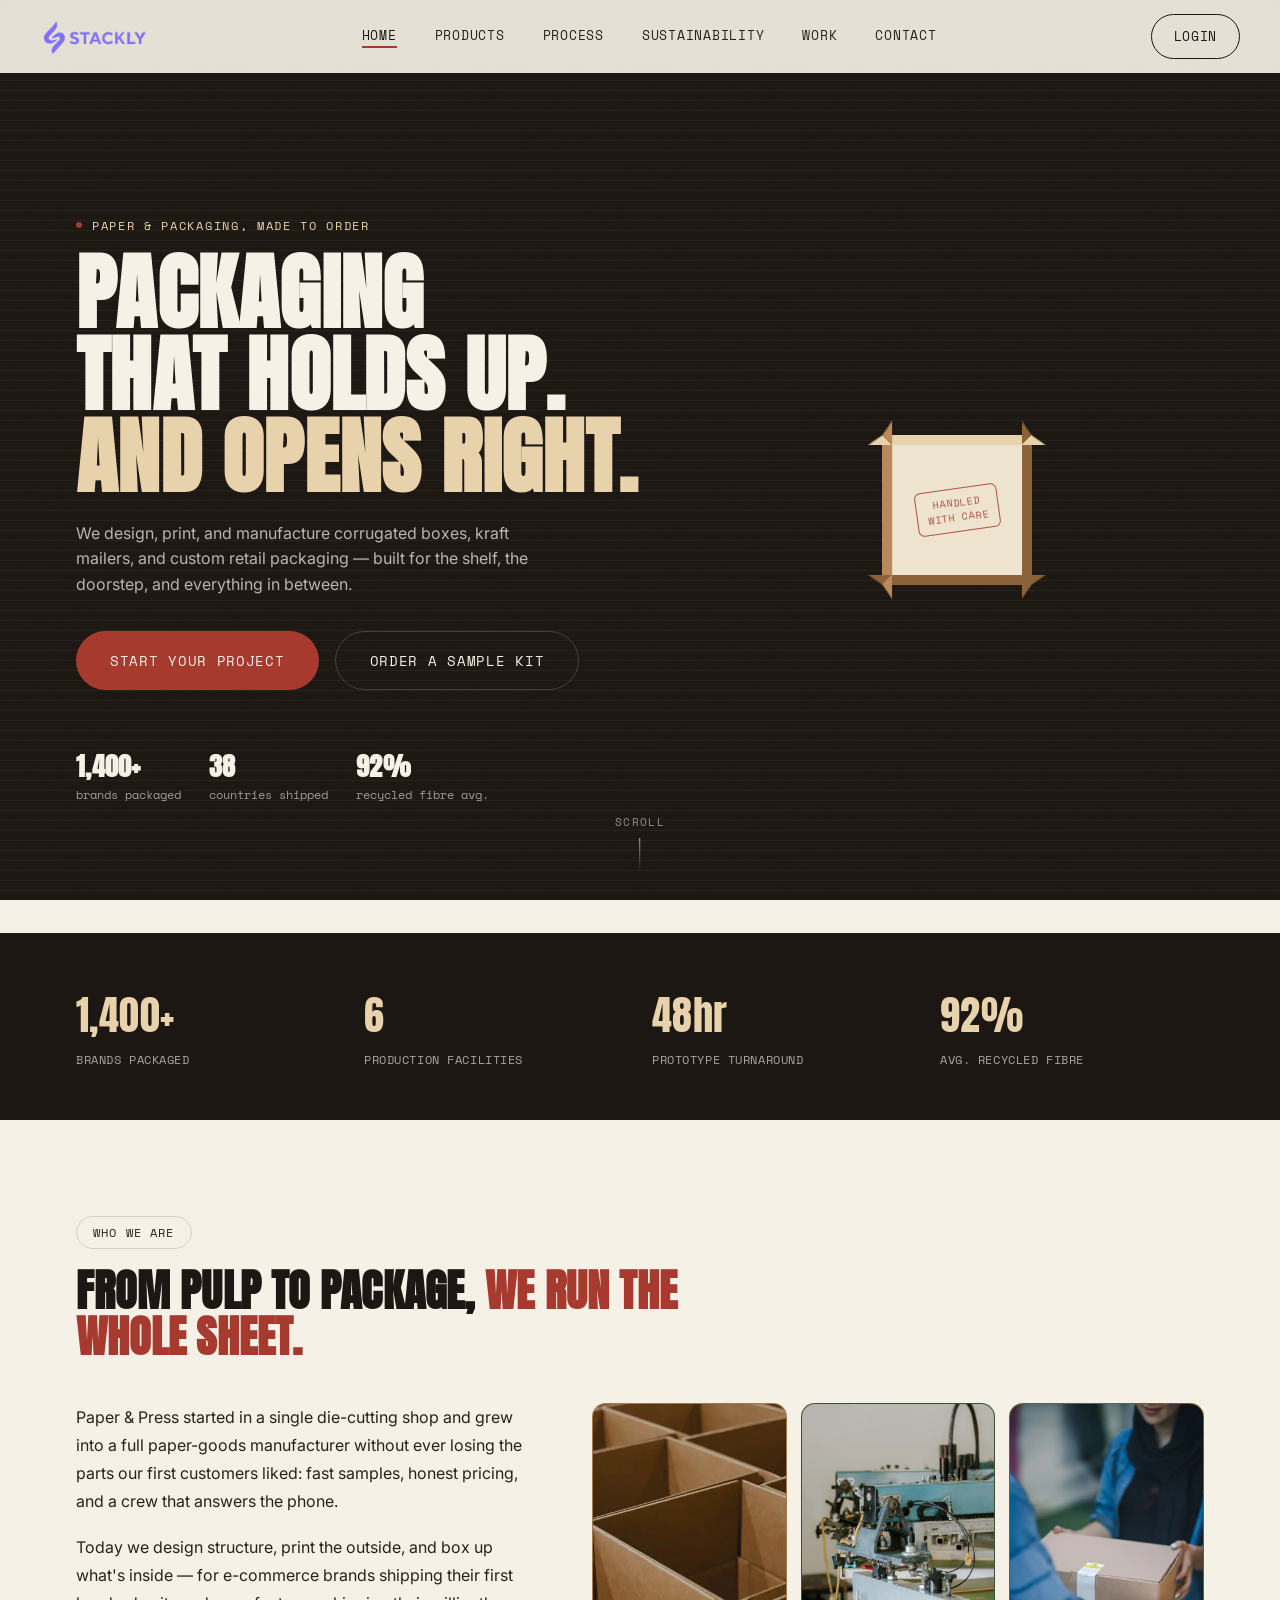
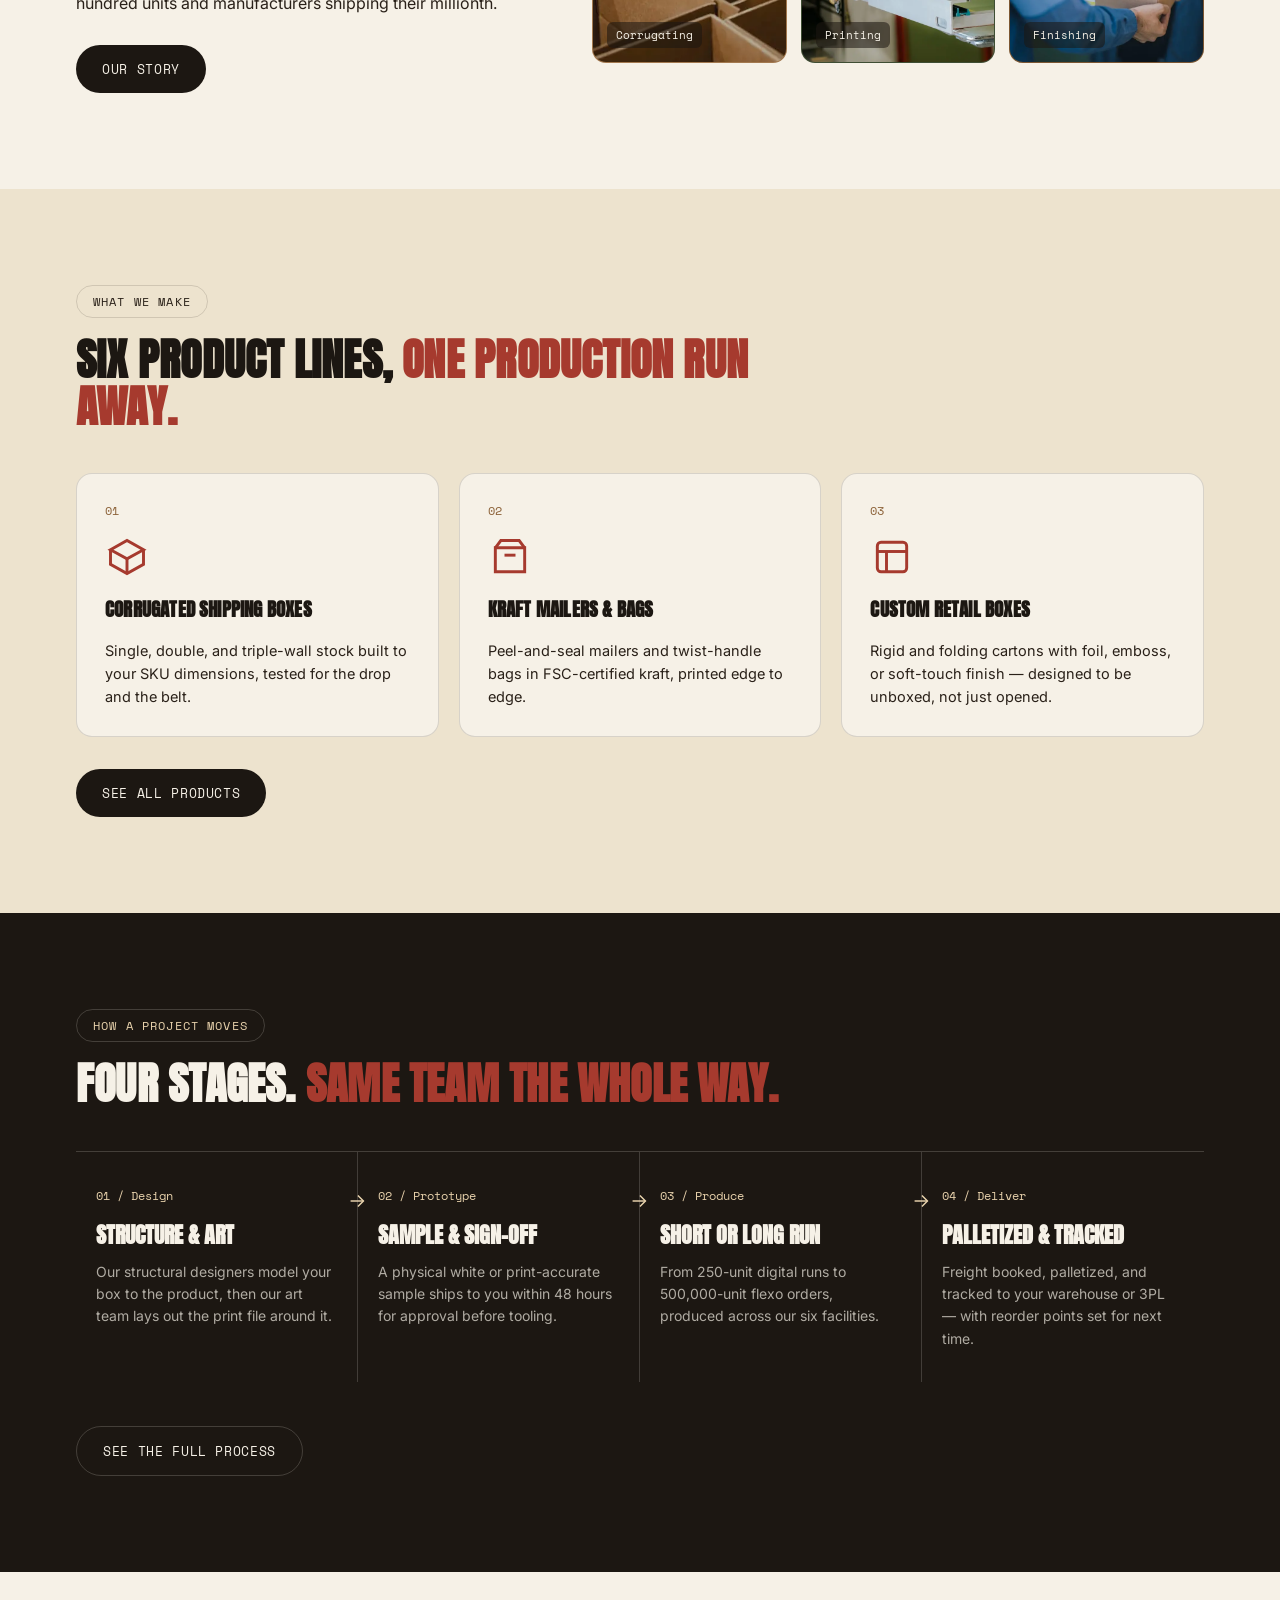
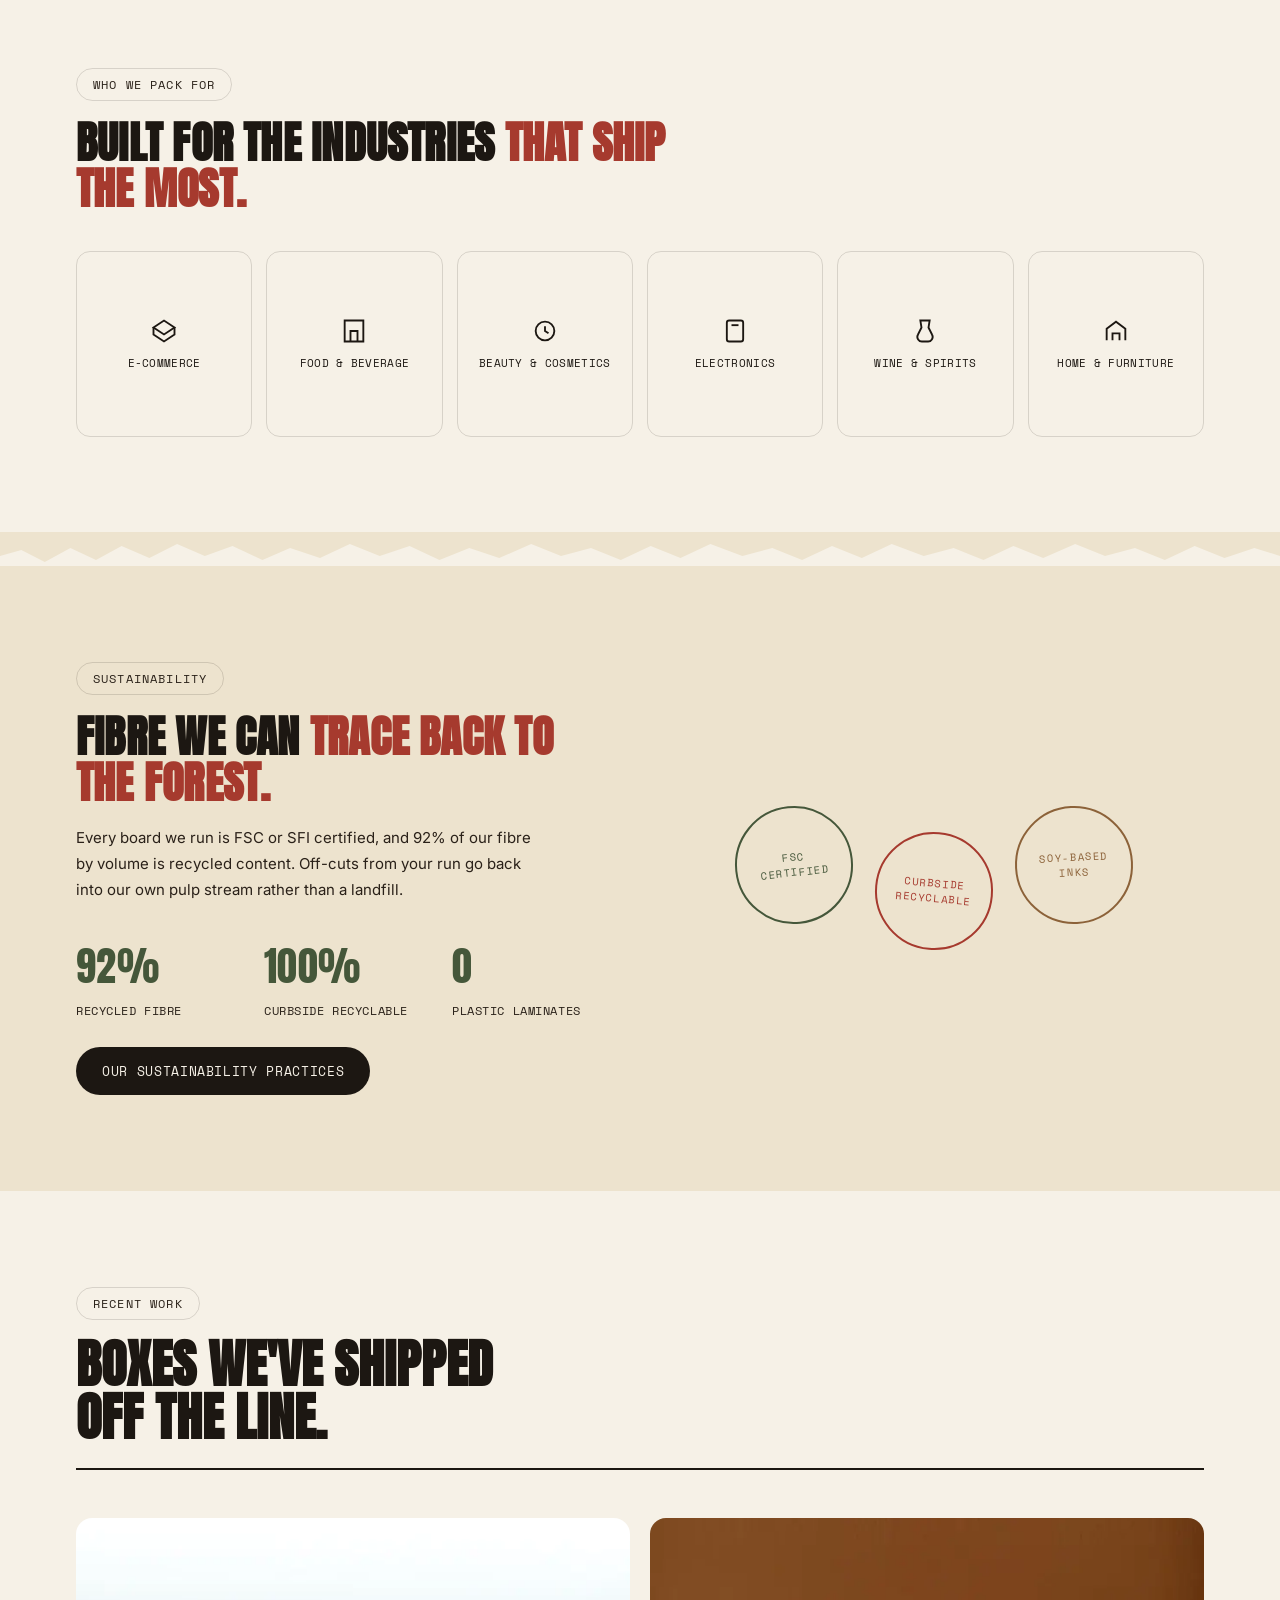
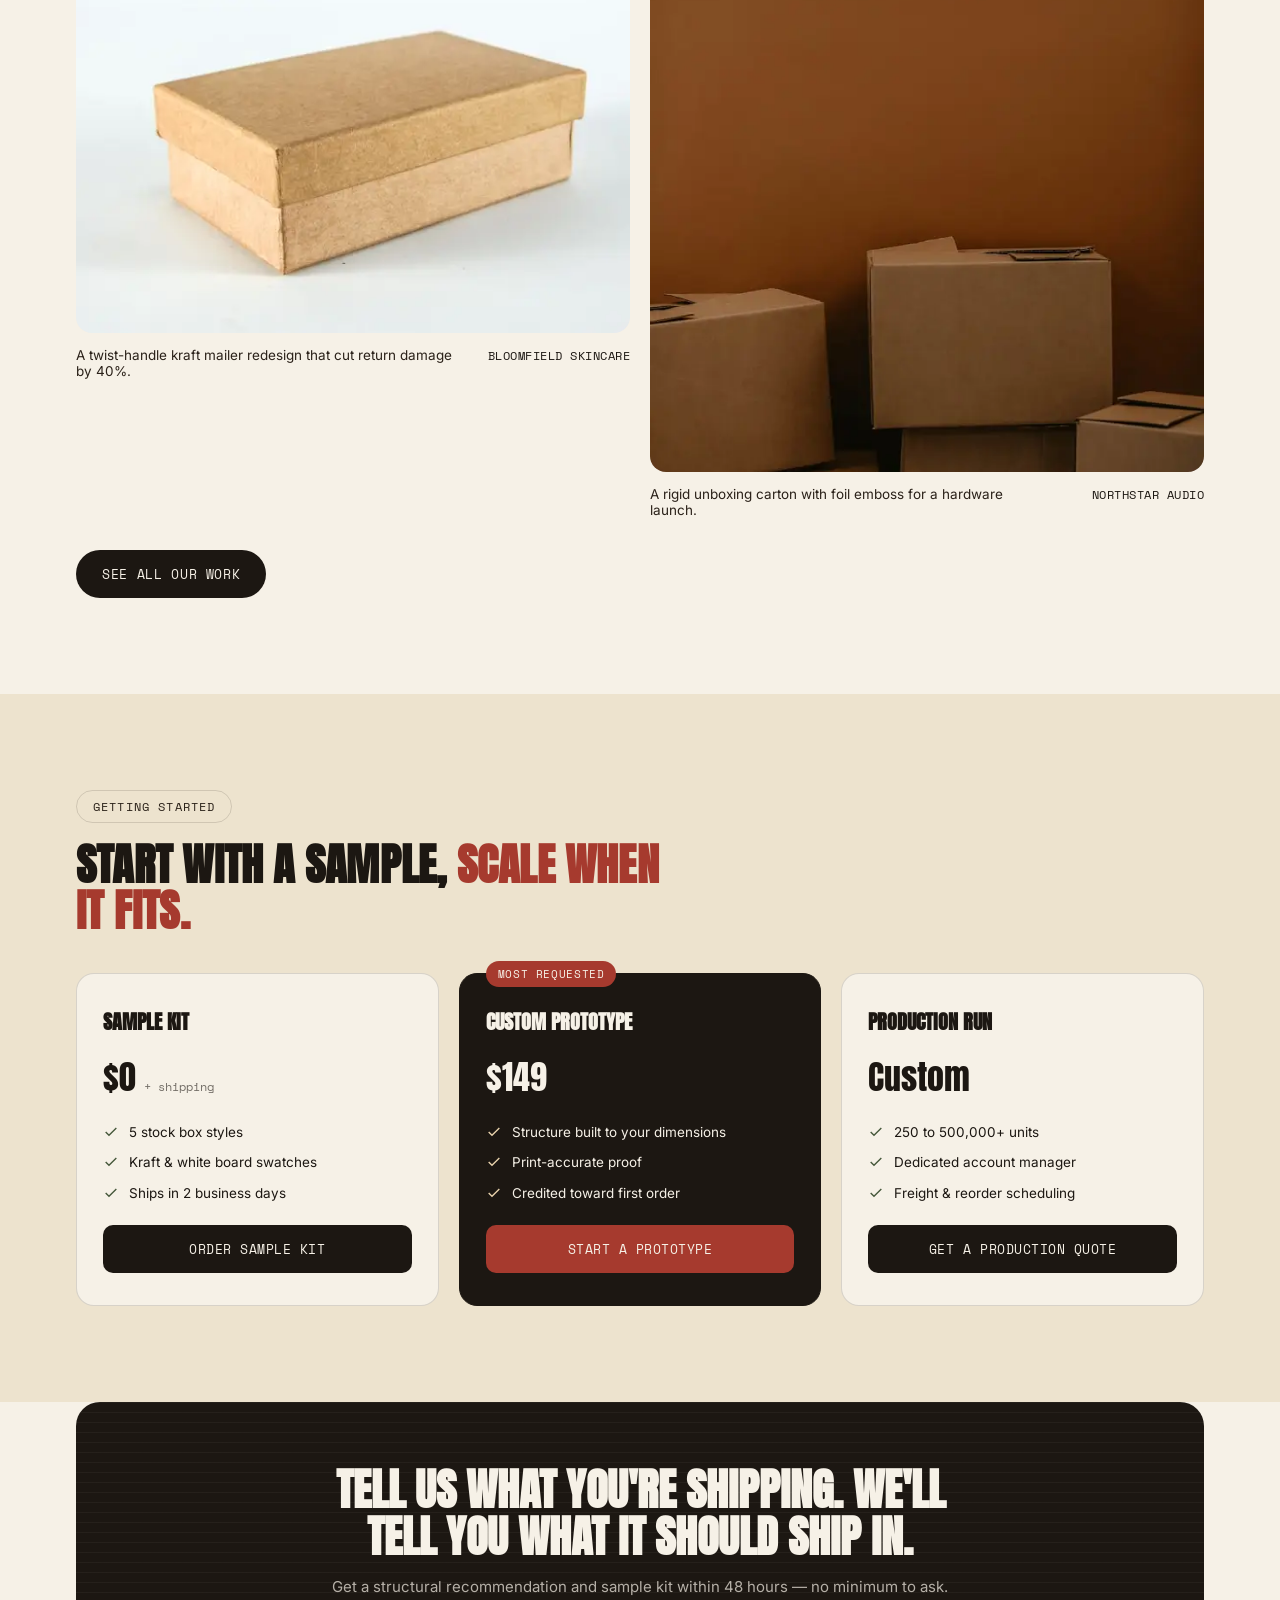
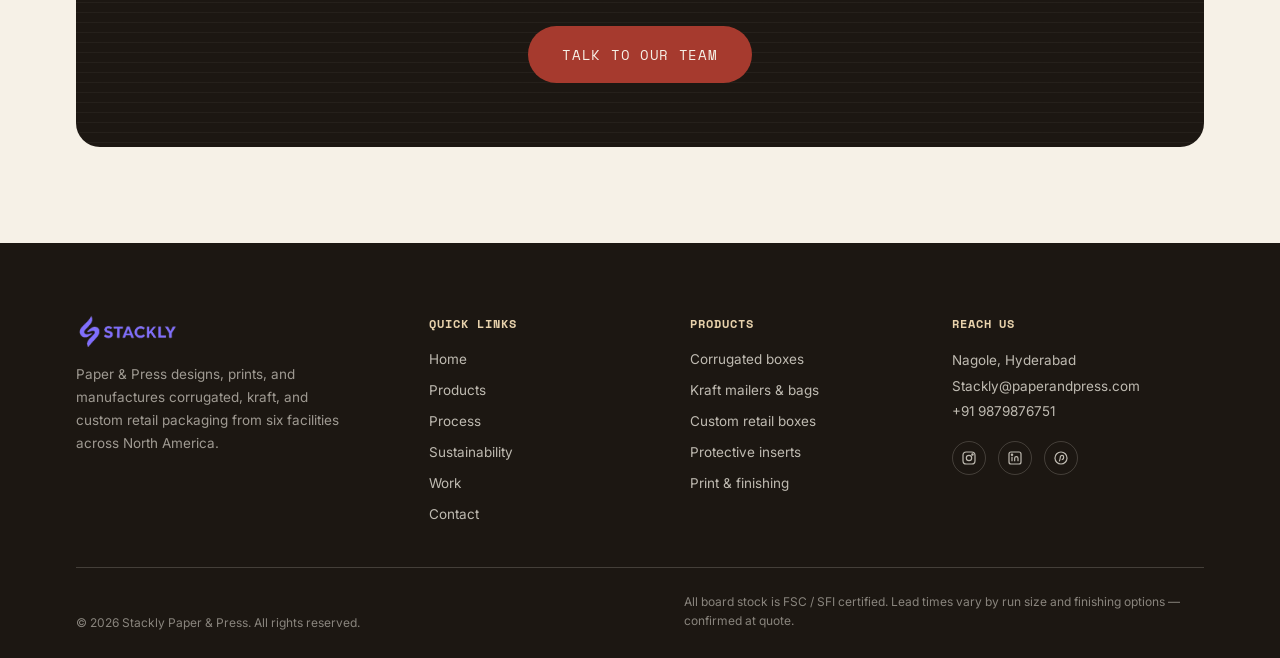
==== commit ca52ce49: "inserted" ====
--- a/index.html
+++ b/index.html
@@ -776,9 +776,9 @@
       </div>
 
       <div class="about-swatches reveal">
-        <div class="swatch tall sw-1"><img src="./Assets/about-corrugate.webp" alt="Stack of corrugated sheets on the production floor"><span>Corrugating</span></div>
-        <div class="swatch sw-2"><img src="./Assets/about-print.webp" alt="Custom print run on kraft board"><span>Printing</span></div>
-        <div class="swatch sw-3"><img src="./Assets/about-fold.webp" alt="Hand-folding a finished retail box"><span>Finishing</span></div>
+        <div class="swatch tall sw-1"><img src="./Assets/cardboard.webp" alt="Stack of corrugated sheets on the production floor"><span>Corrugating</span></div>
+        <div class="swatch sw-2"><img src="./Assets/machine.webp" alt="Custom print run on kraft board"><span>Printing</span></div>
+        <div class="swatch sw-3"><img src="./Assets/parcel.webp" alt="Hand-folding a finished retail box"><span>Finishing</span></div>
       </div>
     </div>
   </div>
@@ -915,7 +915,7 @@
     <div class="cards-grid">
       <a href="work.html" class="media-card">
         <div class="media-frame ratio-4x3">
-          <img src="./Assets/work-mailer.webp" alt="Custom printed kraft mailer for a skincare brand">
+          <img src="./Assets/box.webp" alt="Custom printed kraft mailer for a skincare brand">
         </div>
         <div class="media-caption">
           <p class="desc">A twist-handle kraft mailer redesign that cut return damage by 40%.</p>
@@ -924,7 +924,7 @@
       </a>
       <a href="work.html" class="media-card">
         <div class="media-frame ratio-square">
-          <img src="./Assets/work-retailbox.webp" alt="Rigid retail box with foil logo for an electronics brand">
+          <img src="./Assets/box1.webp" alt="Rigid retail box with foil logo for an electronics brand">
         </div>
         <div class="media-caption">
           <p class="desc">A rigid unboxing carton with foil emboss for a hardware launch.</p>
@@ -1059,4 +1059,5 @@
 </footer>
 
 <script src="./script.js"></script>
-</body>404+</body>
+</html>
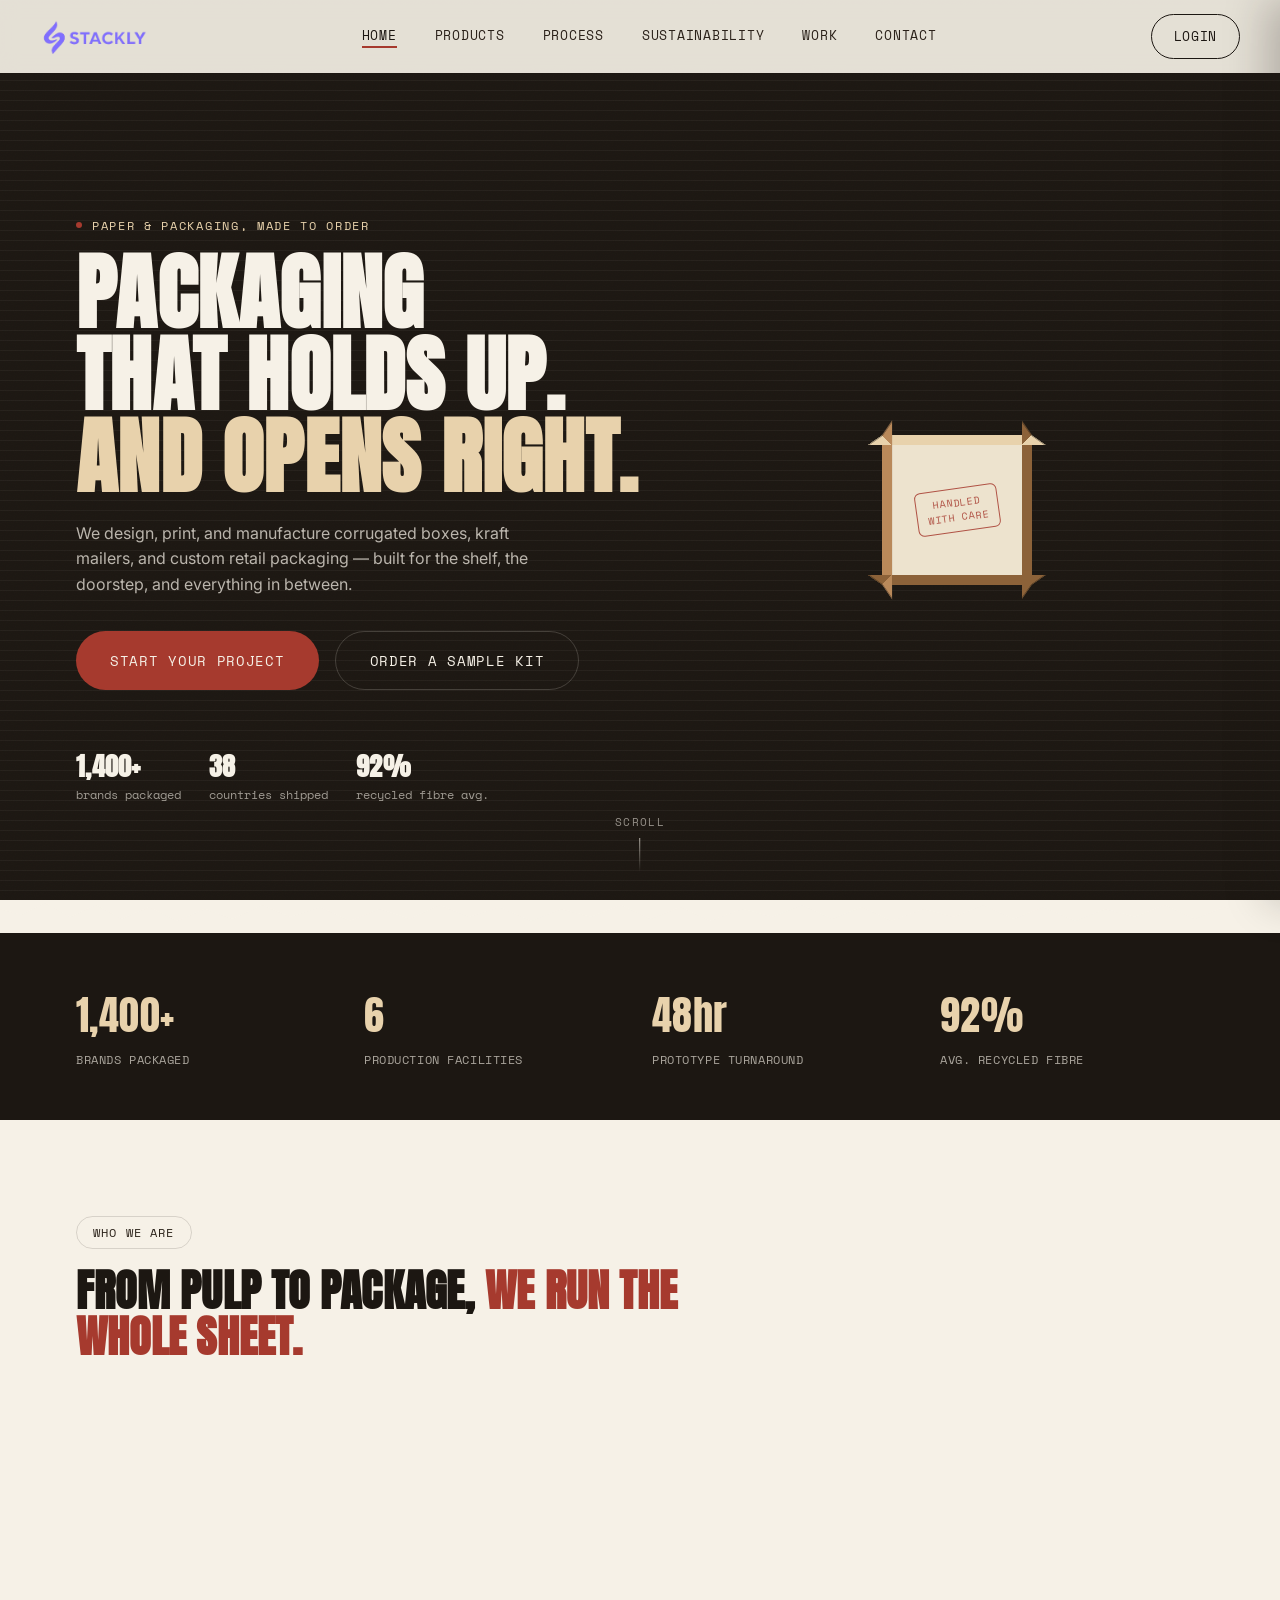
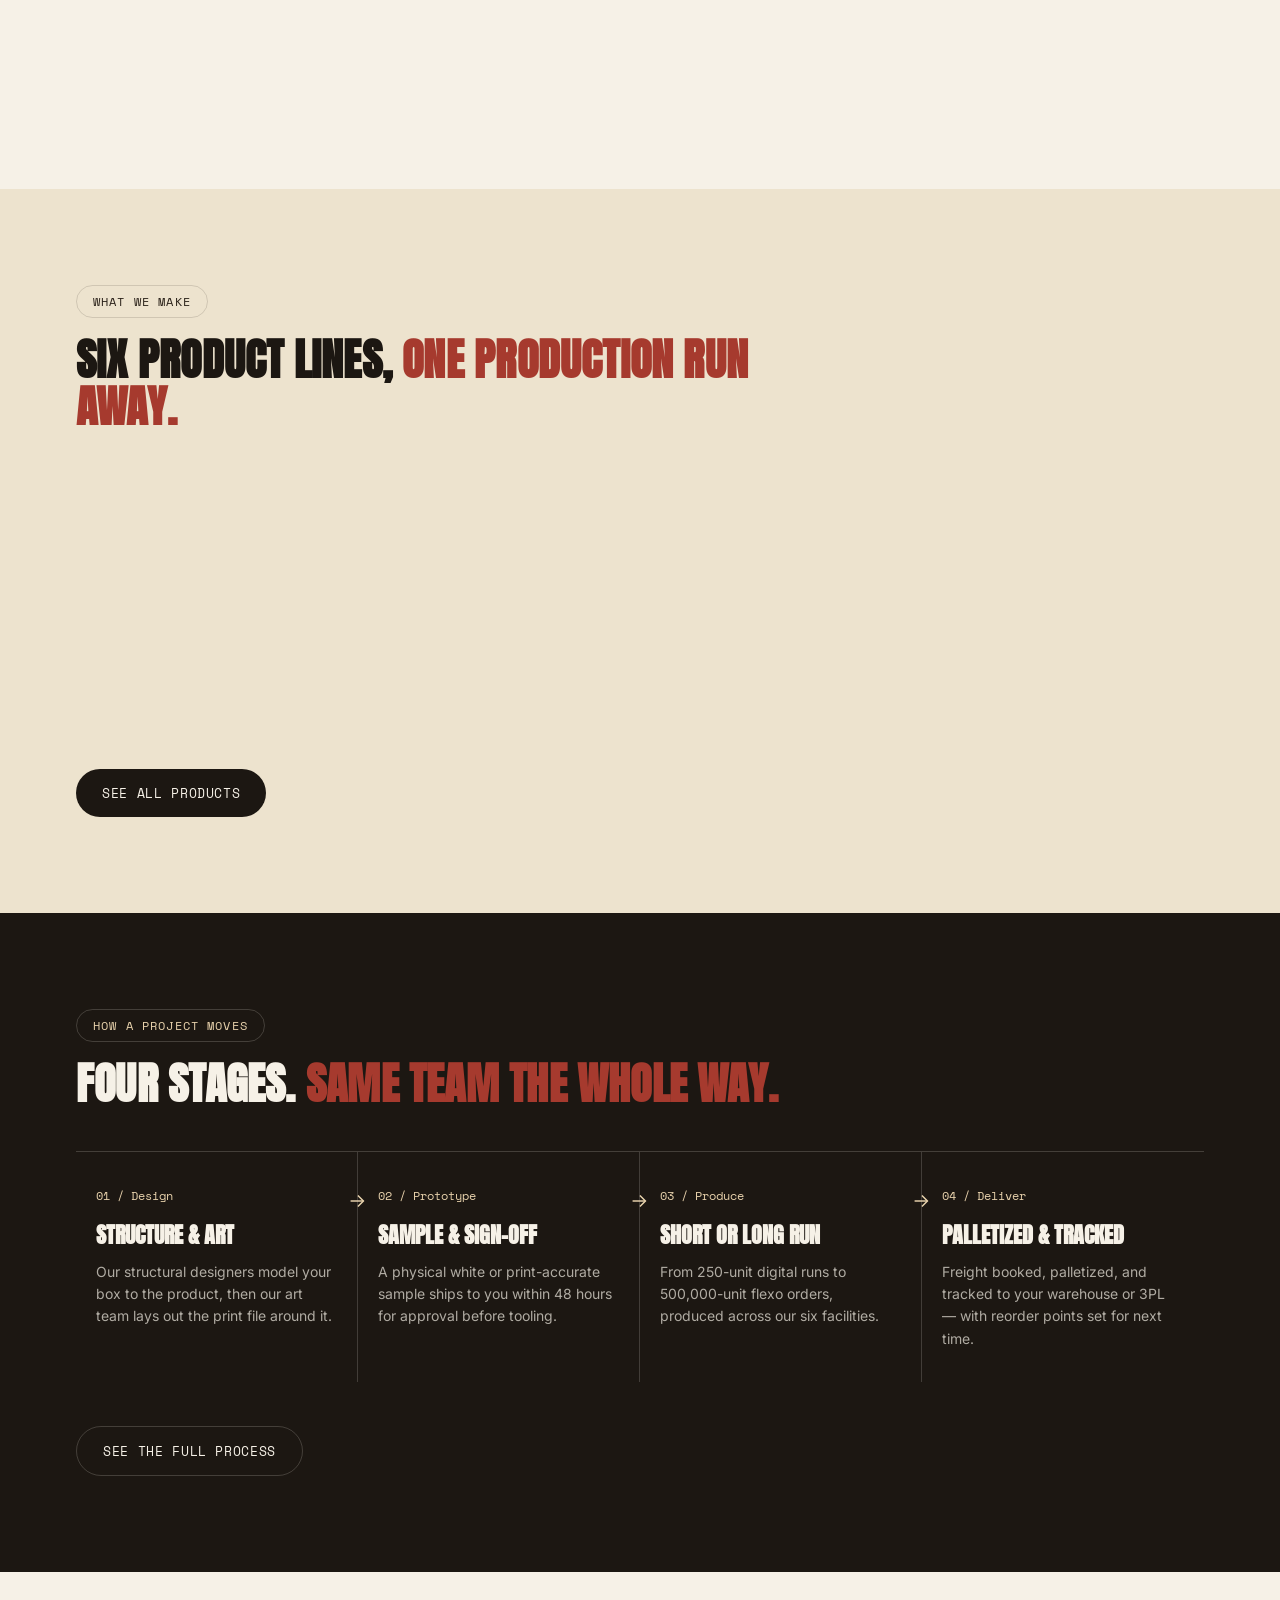
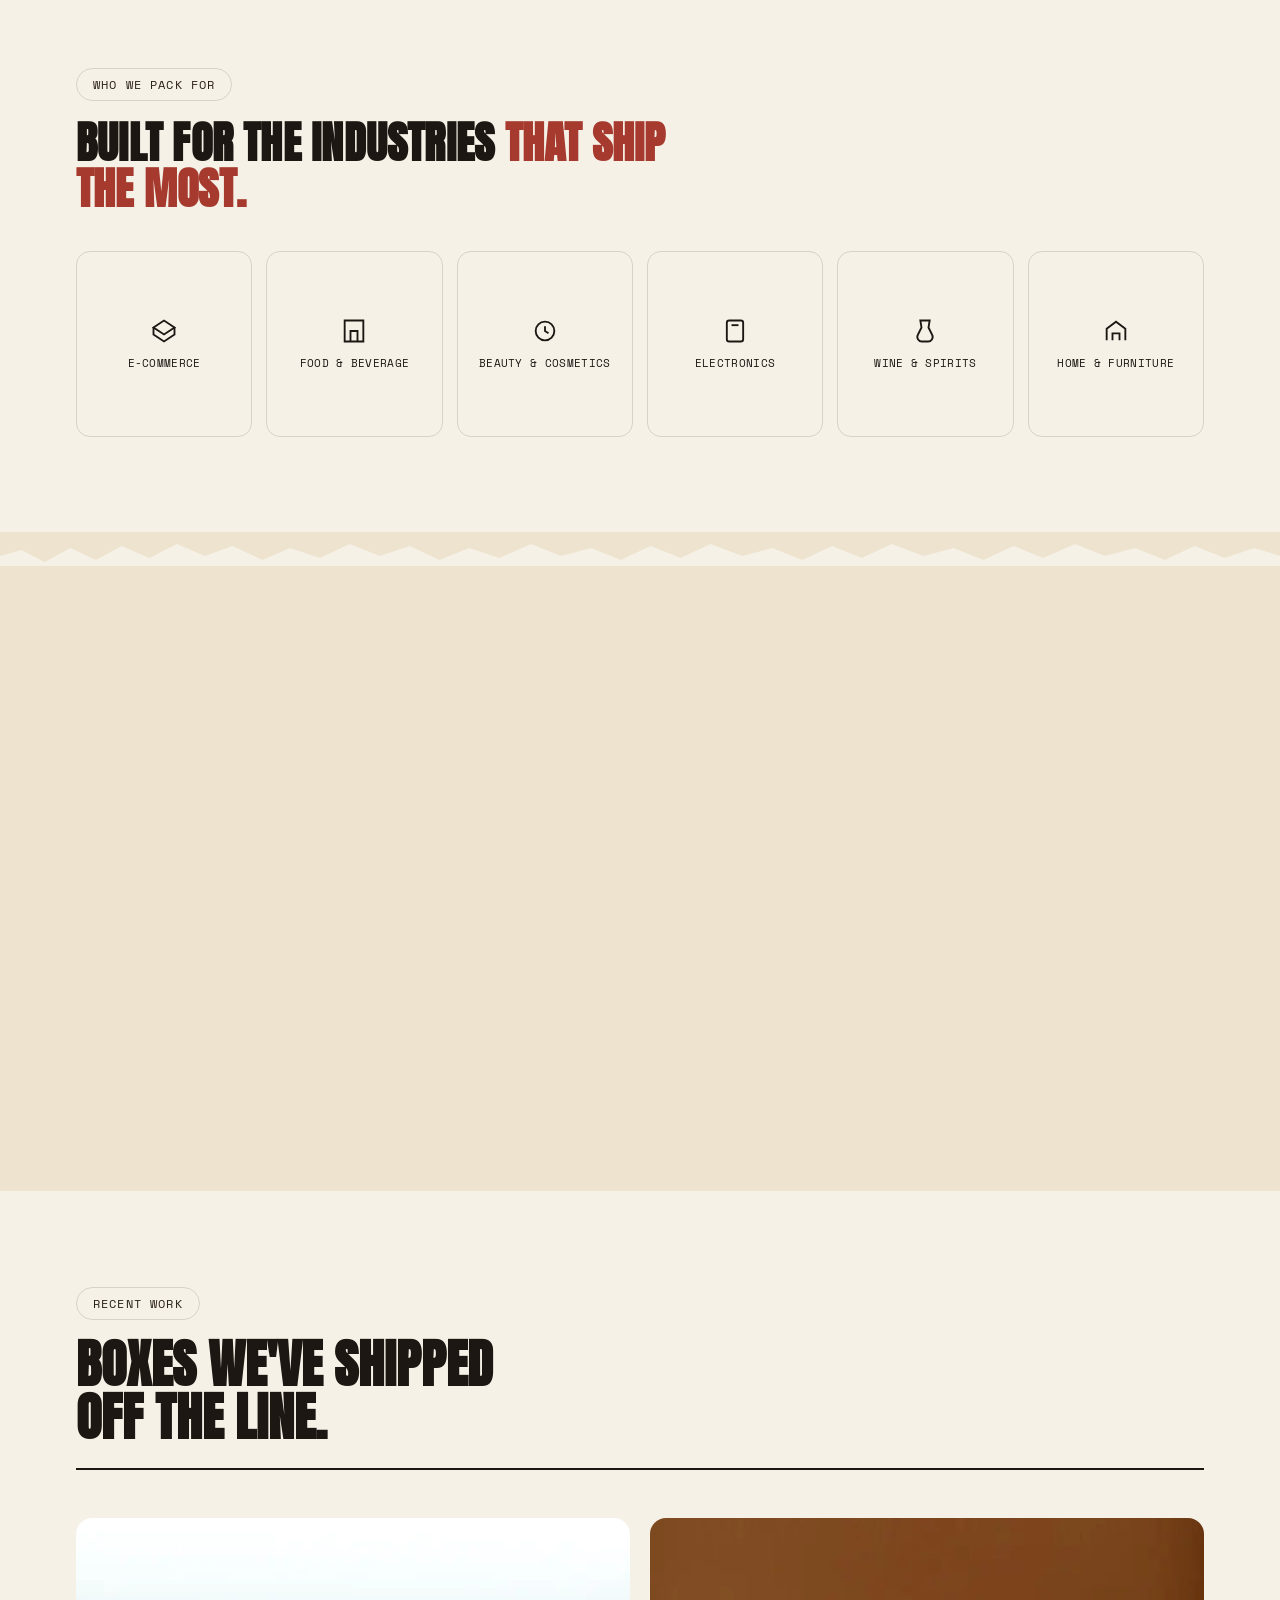
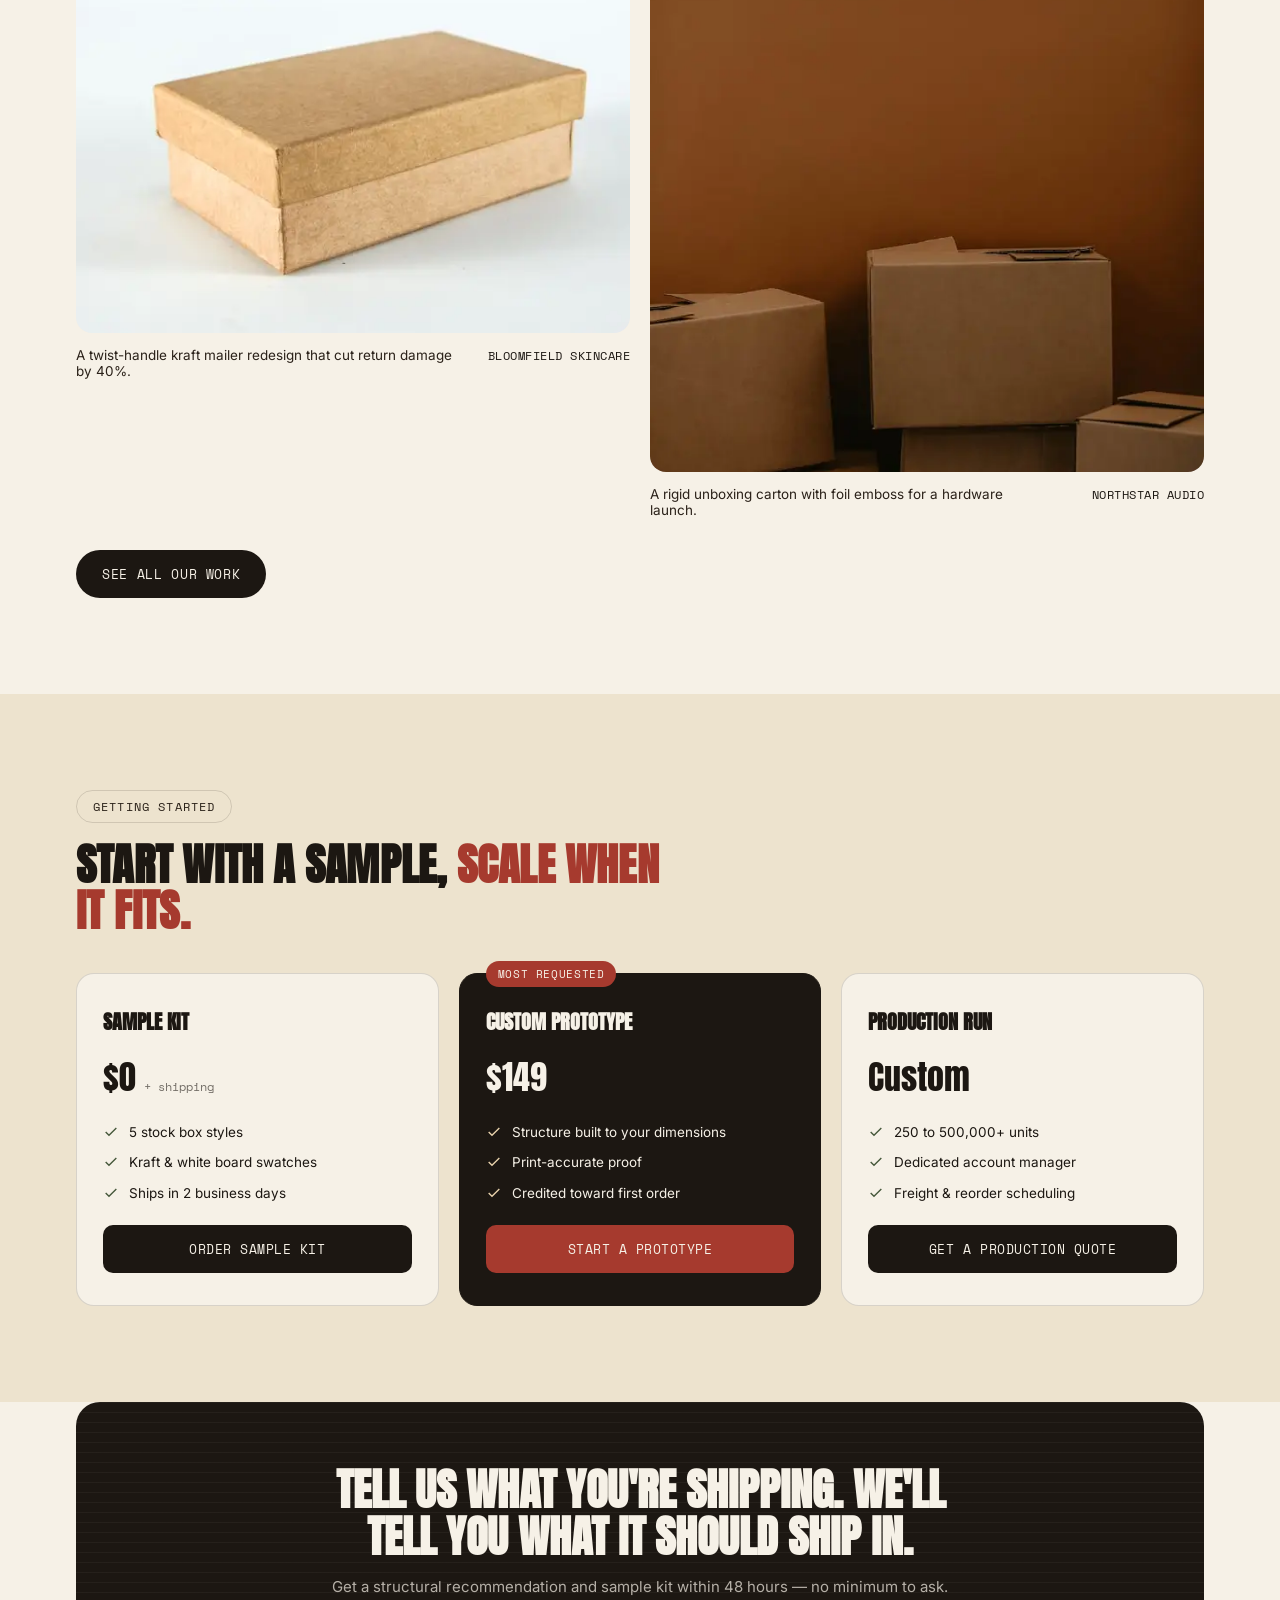
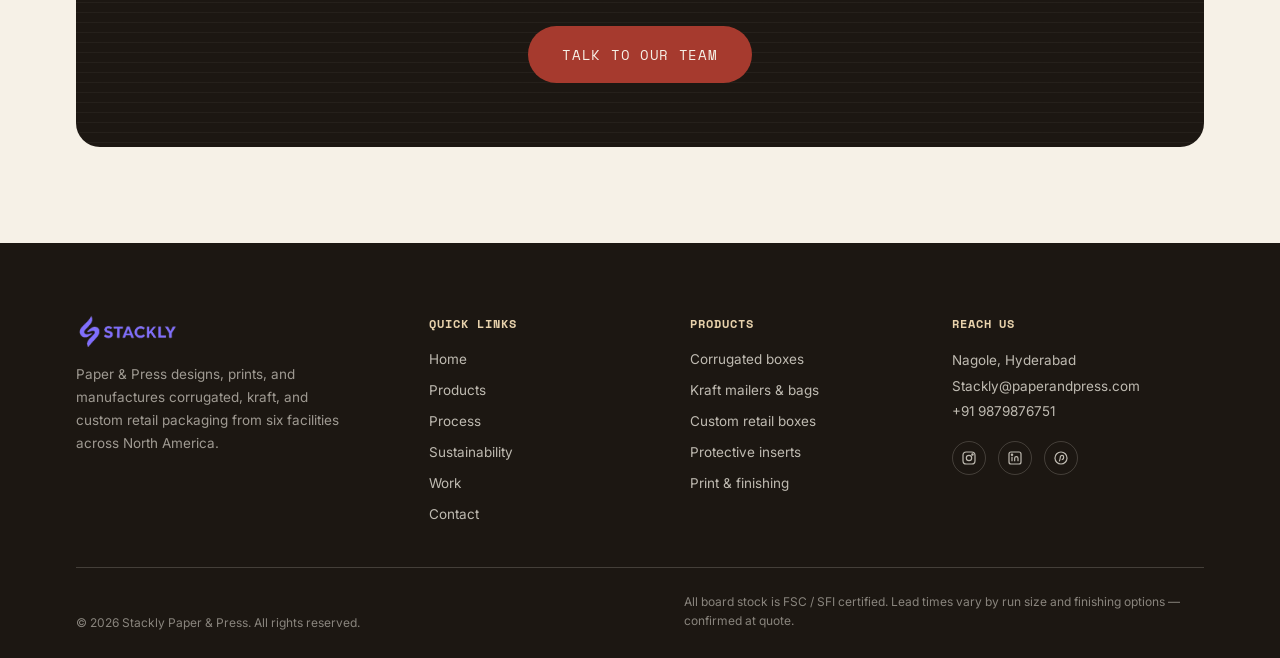
==== commit ef11d11e: "update" ====
--- a/index.html
+++ b/index.html
@@ -142,7 +142,15 @@
      Header
      ========================================================================== */
   .site-header{
-    position:fixed; top:0; left:0; right:0; z-index:100;
+    position:fixed; top:0; left:0; right:0;
+    /* z-index raised above .mobile-menu (300) so the hamburger button
+       (and the header bar it lives in) always stays on top and clickable,
+       even while the mobile menu sheet/backdrop is open. This was the
+       root cause of the hamburger "not responding" bug: the header used
+       to sit at z-index:100, BELOW the mobile menu's z-index:300, so once
+       the sheet opened it visually and functionally covered the toggle
+       button and swallowed the click meant to close it. */
+    z-index:310;
     background:rgba(246,241,231,0.92);
     backdrop-filter:blur(10px);
     -webkit-backdrop-filter:blur(10px);
@@ -193,26 +201,35 @@
   .nav-toggle{
     display:flex; align-items:center; justify-content:center;
     width:40px; height:40px; color:var(--ink);
+    position:relative; z-index:1;
   }
   .nav-toggle svg{ width:22px; height:22px; }
   @media (min-width:900px){ .nav-toggle{ display:none; } }
   
+  /* ==========================================================================
+     Mobile menu — solid white sheet, sits above everything, no overlap/bleed
+     ========================================================================== */
   .mobile-menu{
-    position:fixed; inset:0; z-index:200;
+    position:fixed; inset:0; z-index:300;
     pointer-events:none;
   }
   .mobile-menu-backdrop{
-    position:absolute; inset:0; background:rgba(28,23,18,0.5);
+    position:absolute; inset:0; background:rgba(28,23,18,0.55);
     opacity:0; transition:opacity 0.4s var(--ease);
   }
   .mobile-sheet{
     position:absolute; top:0; right:0; bottom:0;
     width:85%; max-width:340px;
-    background:var(--ink); color:var(--paper);
+    height:100vh; height:100dvh;
+    background-color:var(--paper);
+    color:var(--ink);
+    opacity:1;
+    box-shadow:-12px 0 40px rgba(28,23,18,0.25);
     transform:translateX(100%);
     transition:transform 0.5s var(--ease);
     display:flex; flex-direction:column; justify-content:space-between;
     padding:100px 32px 40px;
+    overflow-y:auto;
   }
   .mobile-menu.open{ pointer-events:auto; }
   .mobile-menu.open .mobile-menu-backdrop{ opacity:1; }
@@ -221,9 +238,11 @@
   .mobile-nav-links{ display:flex; flex-direction:column; gap:22px; }
   .mobile-nav-links a{
     font-family:var(--display); font-size:28px; letter-spacing:0.01em;
+    color:var(--ink);
     opacity:0; transform:translateX(24px);
-    transition:opacity 0.5s var(--ease), transform 0.5s var(--ease);
-  }
+    transition:opacity 0.5s var(--ease), transform 0.5s var(--ease), color 0.25s var(--ease);
+  }
+  .mobile-nav-links a:hover, .mobile-nav-links a.active{ color:var(--stamp); }
   .mobile-menu.open .mobile-nav-links a:nth-child(1){ transition-delay:0.15s; }
   .mobile-menu.open .mobile-nav-links a:nth-child(2){ transition-delay:0.225s; }
   .mobile-menu.open .mobile-nav-links a:nth-child(3){ transition-delay:0.3s; }
@@ -233,10 +252,12 @@
   .mobile-menu.open .mobile-nav-links a{ opacity:1; transform:translateX(0); }
   .mobile-sheet .roll-btn{
     opacity:0; transform:translateY(14px);
-    transition:opacity 0.5s var(--ease) 0.45s, transform 0.5s var(--ease) 0.45s, background 0.3s var(--ease);
+    transition:opacity 0.5s var(--ease) 0.45s, transform 0.5s var(--ease) 0.45s, background 0.3s var(--ease), color 0.3s var(--ease);
     align-self:flex-start;
   }
   .mobile-menu.open .mobile-sheet .roll-btn{ opacity:1; transform:translateY(0); }
+  .mobile-sheet .roll-btn.ghost{ color:var(--ink); border-color:var(--line); }
+  .mobile-sheet .roll-btn.ghost:hover{ background:var(--ink); color:var(--paper); }
   
   /* hamburger animation */
   .hamburger{ position:relative; width:20px; height:14px; }
@@ -678,7 +699,7 @@
       </button>
     </div>
 
-    <button class="nav-toggle" id="menu-toggle" aria-label="Open menu">
+    <button class="nav-toggle" id="menu-toggle" type="button" aria-label="Open menu" aria-expanded="false" aria-controls="mobile-menu">
       <span class="hamburger"><span></span><span></span><span></span></span>
     </button>
   </div>
@@ -696,7 +717,7 @@
         <a href="contact.html">Contact</a>
       </div>
       <div class="mobile-sheet-actions">
-        <button class="roll-btn ghost" style="color:var(--paper); border-color:var(--line-light);" onclick="window.location.href='login.html';">
+        <button class="roll-btn ghost" onclick="window.location.href='login.html';">
           <span>Login</span>
         </button>
       </div>
@@ -1058,6 +1079,54 @@
   </div>
 </footer>
 
-<script src="./script.js"></script>
+<script>
+  // Mobile menu toggle
+  (function(){
+    var toggle = document.getElementById('menu-toggle');
+    var menu = document.getElementById('mobile-menu');
+    var backdrop = document.getElementById('menu-backdrop');
+    if(!toggle || !menu) return;
+
+    function closeMenu(){
+      menu.classList.remove('open');
+      toggle.classList.remove('active');
+      toggle.setAttribute('aria-expanded', 'false');
+      document.body.style.overflow = '';
+    }
+    function openMenu(){
+      menu.classList.add('open');
+      toggle.classList.add('active');
+      toggle.setAttribute('aria-expanded', 'true');
+      document.body.style.overflow = 'hidden';
+    }
+
+    toggle.addEventListener('click', function(e){
+      e.stopPropagation();
+      if(menu.classList.contains('open')){ closeMenu(); } else { openMenu(); }
+    });
+    if(backdrop) backdrop.addEventListener('click', closeMenu);
+    menu.querySelectorAll('a').forEach(function(a){
+      a.addEventListener('click', closeMenu);
+    });
+    // Close on Escape for keyboard users
+    document.addEventListener('keydown', function(e){
+      if(e.key === 'Escape' && menu.classList.contains('open')){ closeMenu(); }
+    });
+    // Auto-close if window is resized up to desktop width while open
+    window.addEventListener('resize', function(){
+      if(window.innerWidth >= 900 && menu.classList.contains('open')){ closeMenu(); }
+    });
+  })();
+
+  // Header scroll shadow
+  (function(){
+    var header = document.getElementById('site-header');
+    if(!header) return;
+    window.addEventListener('scroll', function(){
+      if(window.scrollY > 10){ header.classList.add('scrolled'); }
+      else { header.classList.remove('scrolled'); }
+    });
+  })();
+</script>
 </body>
 </html>
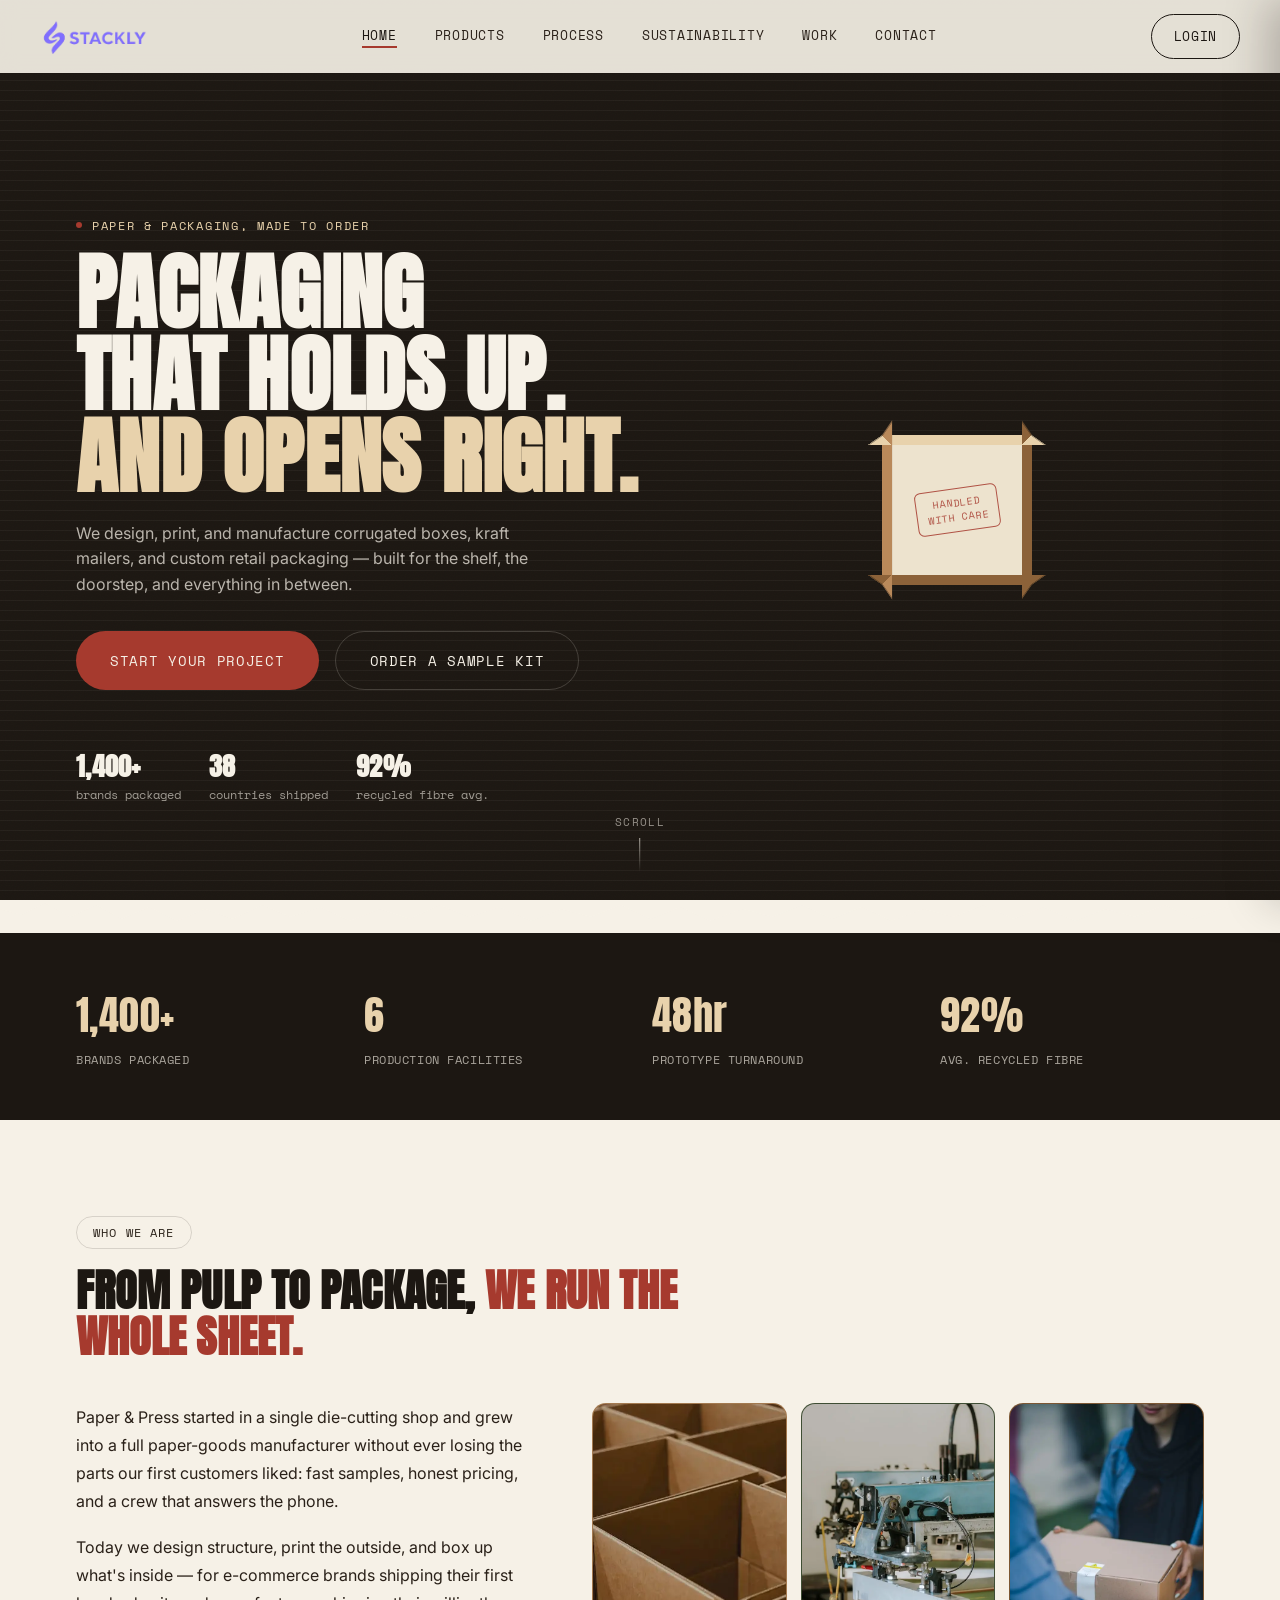
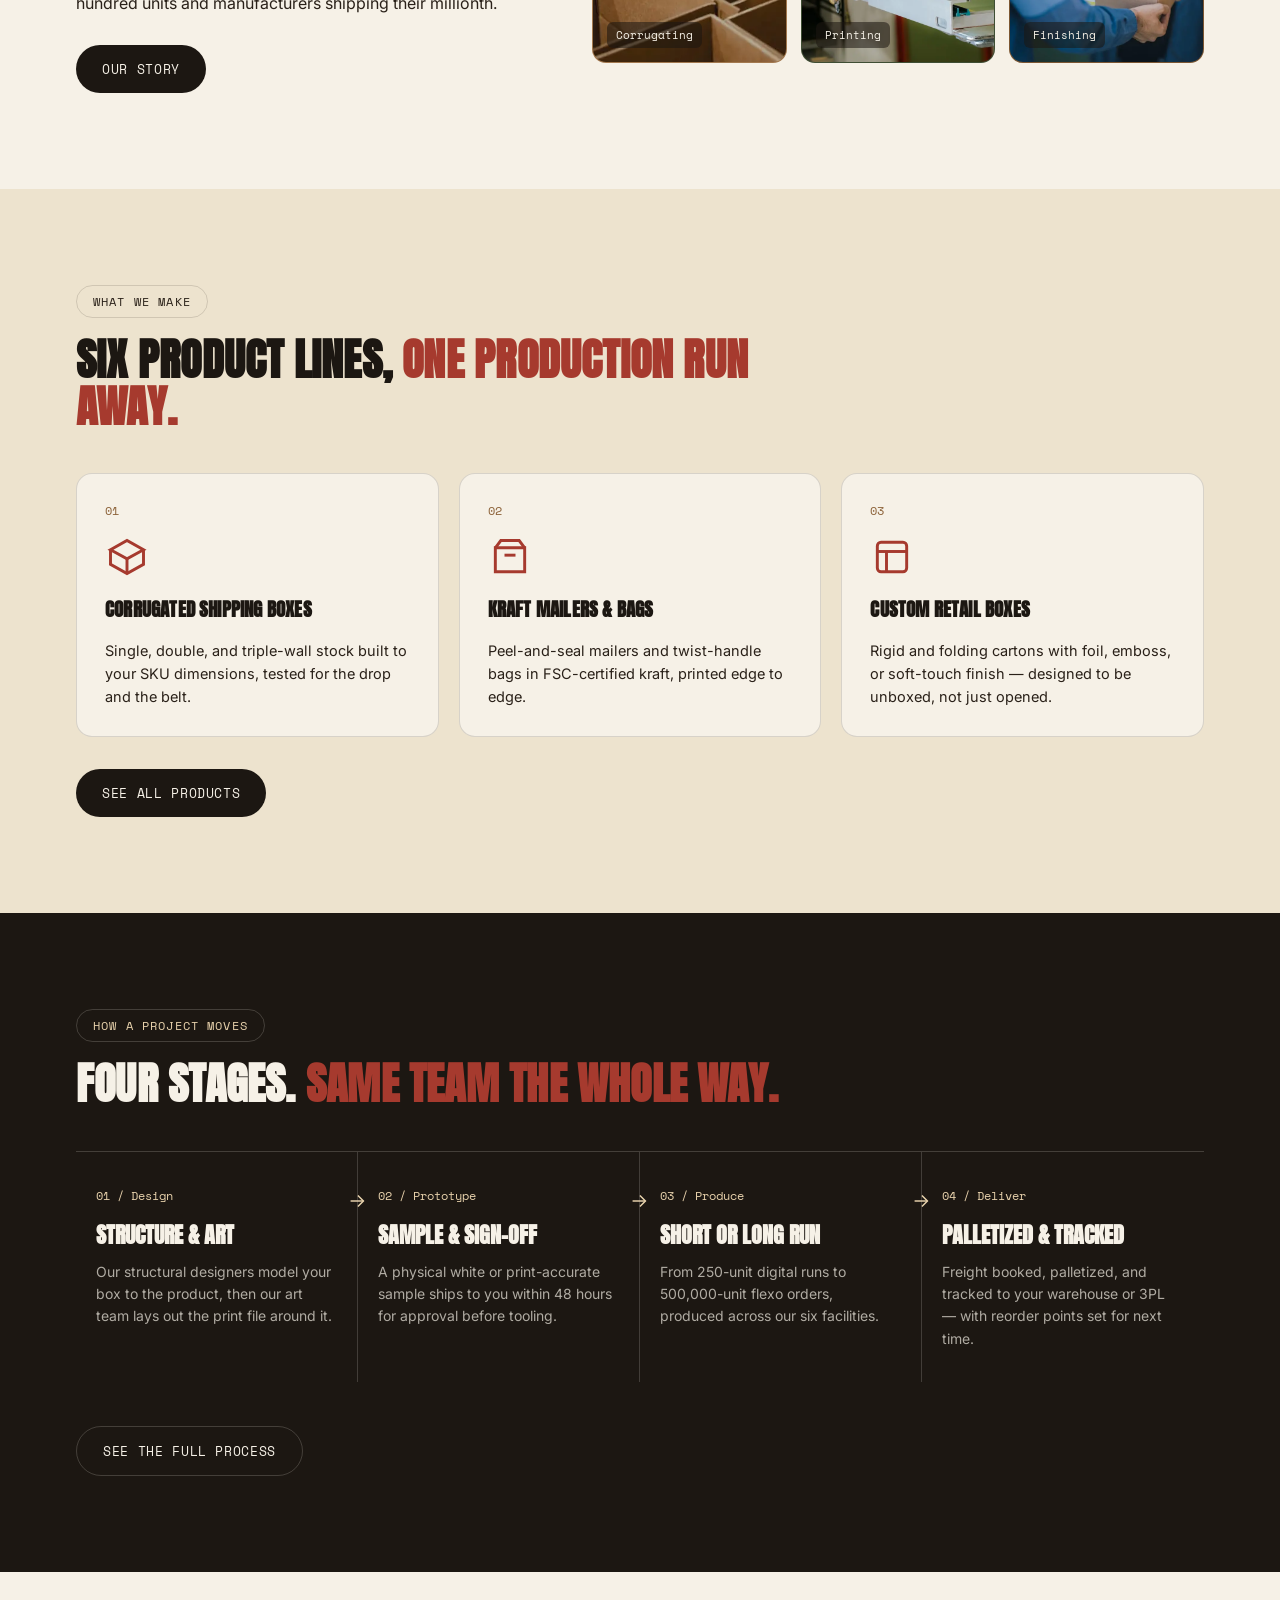
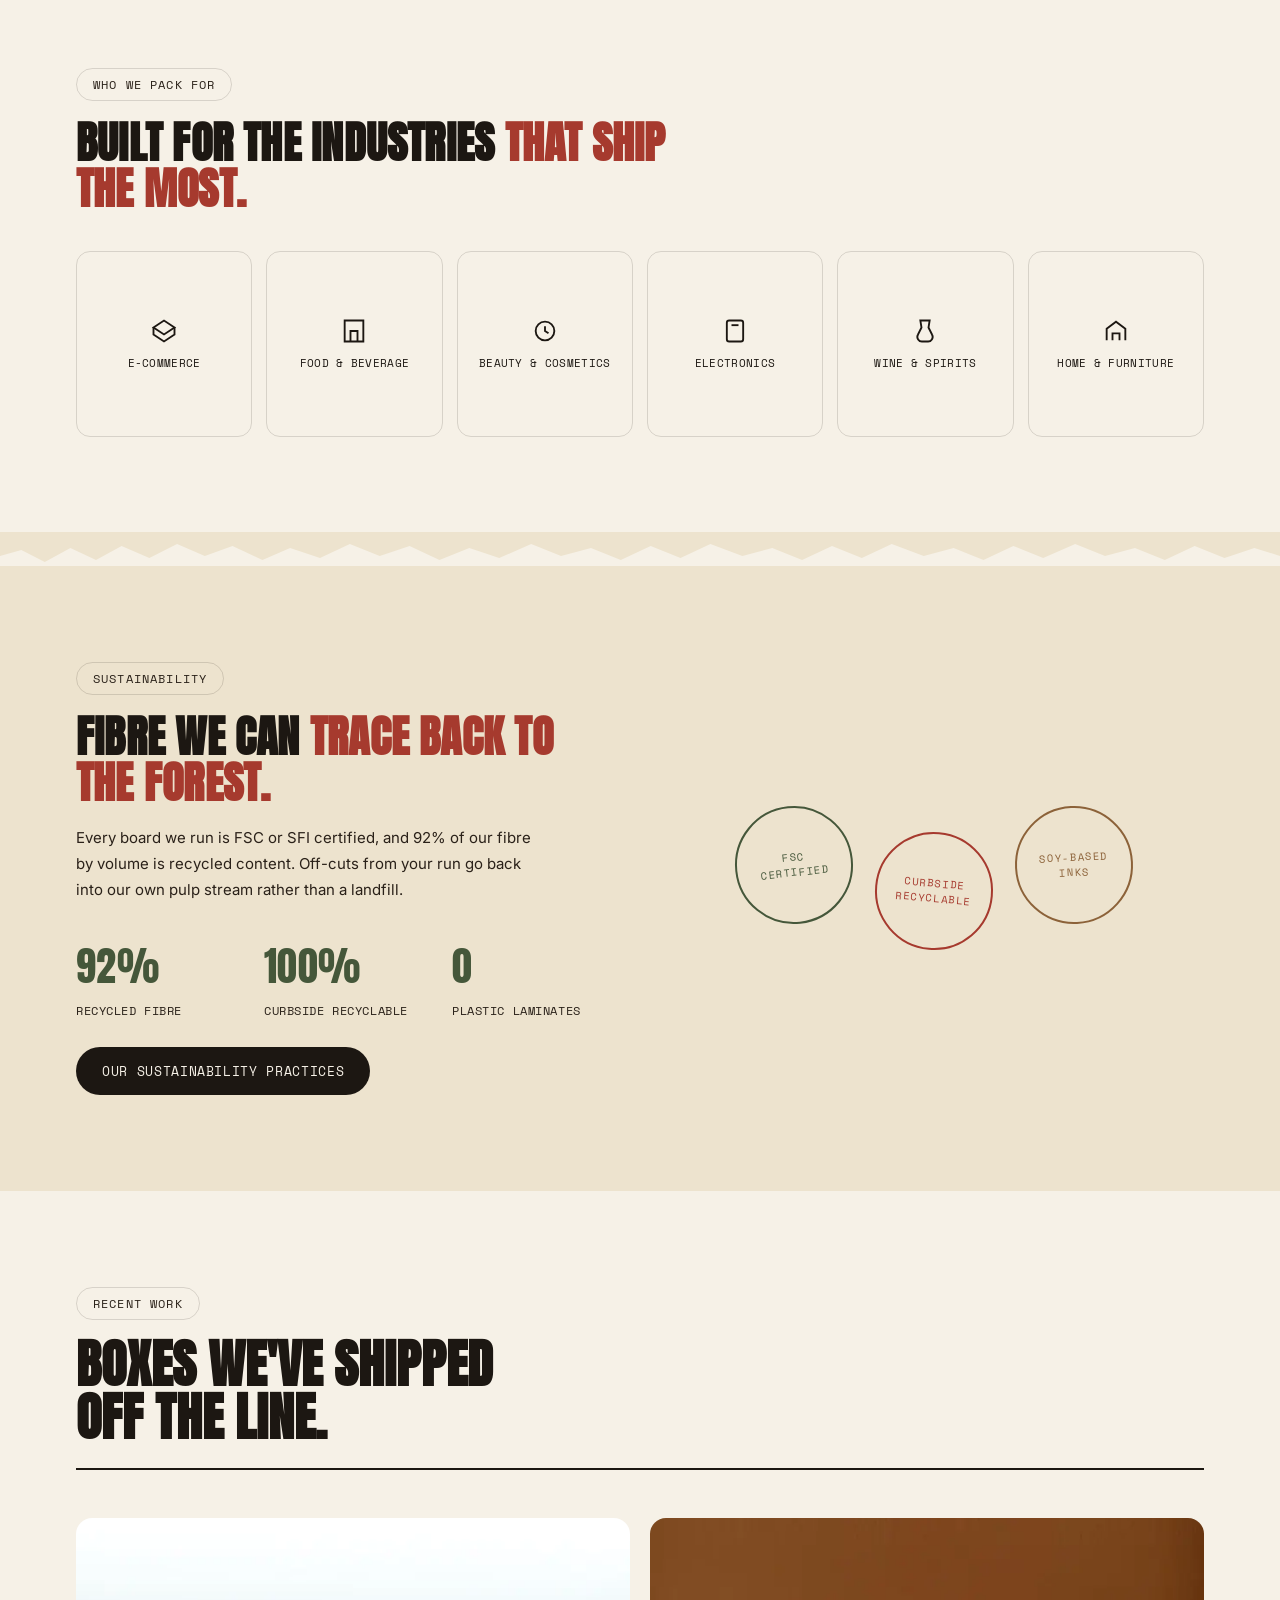
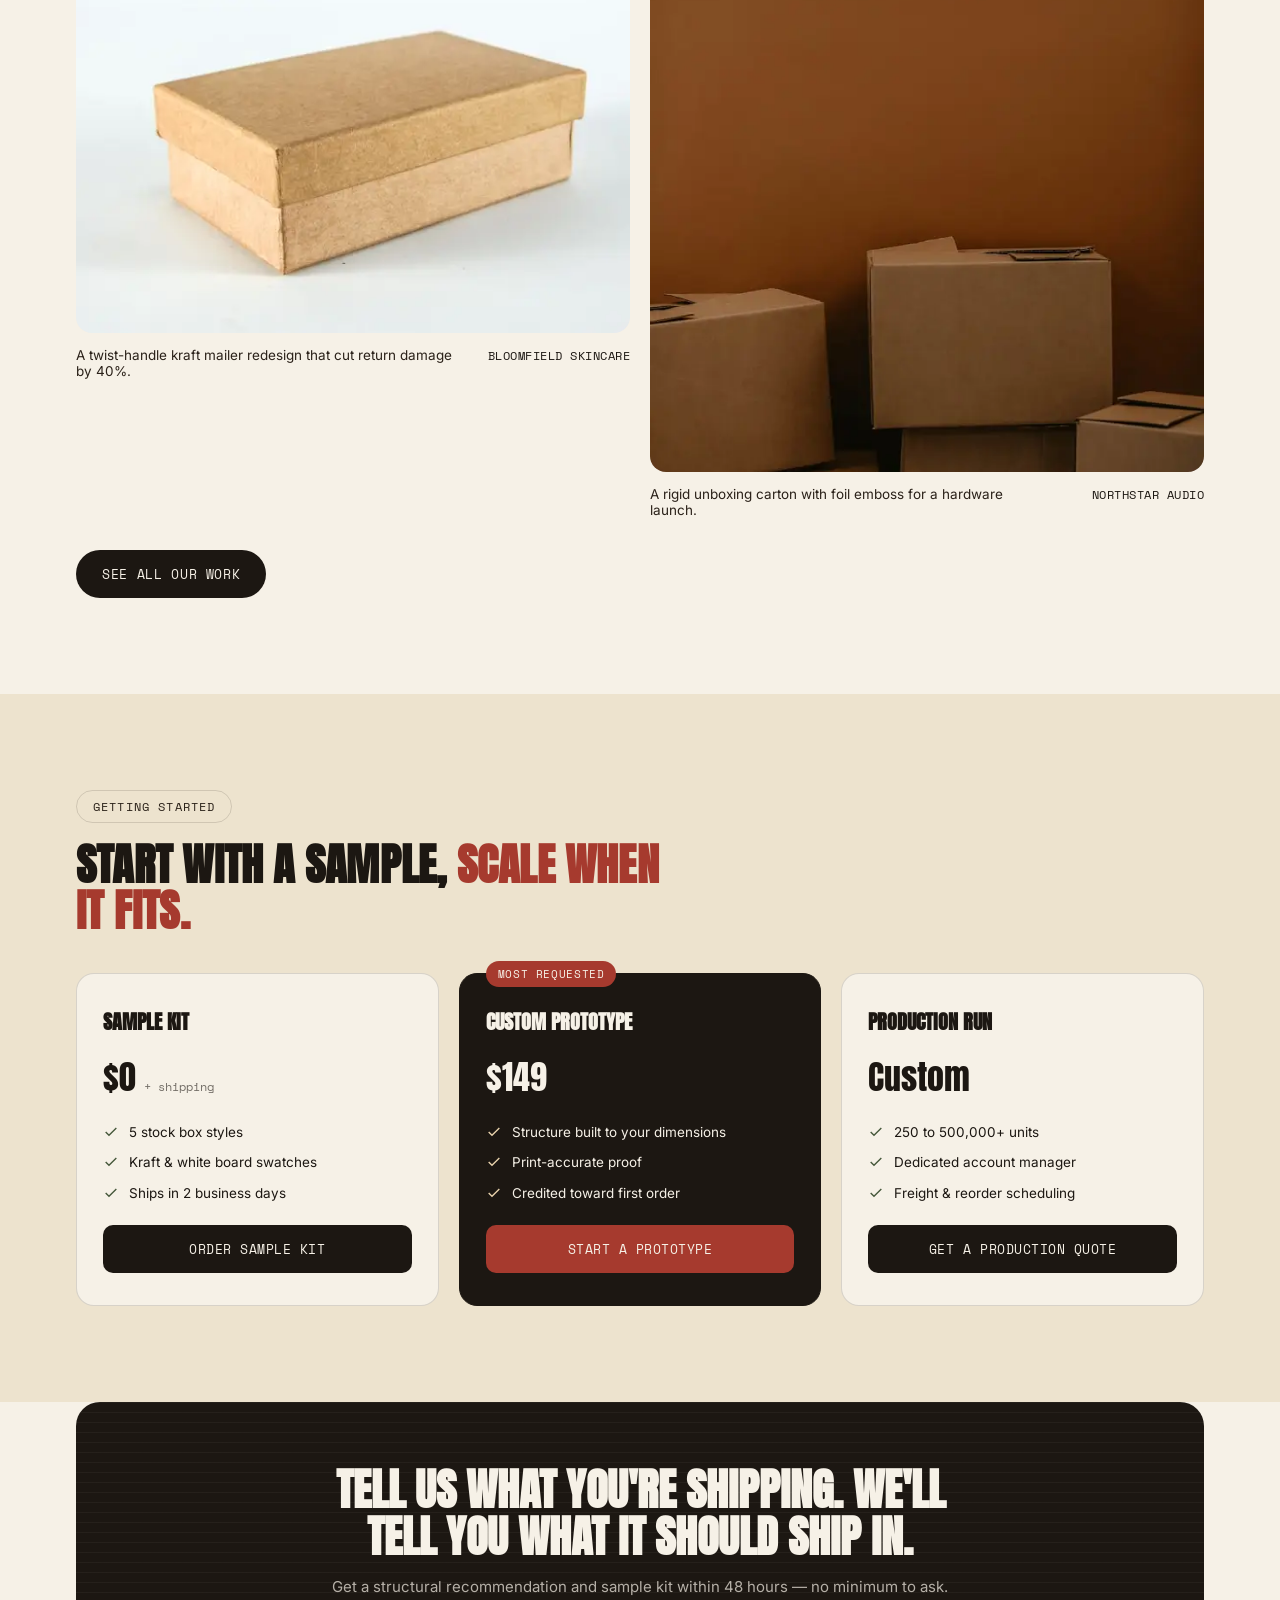
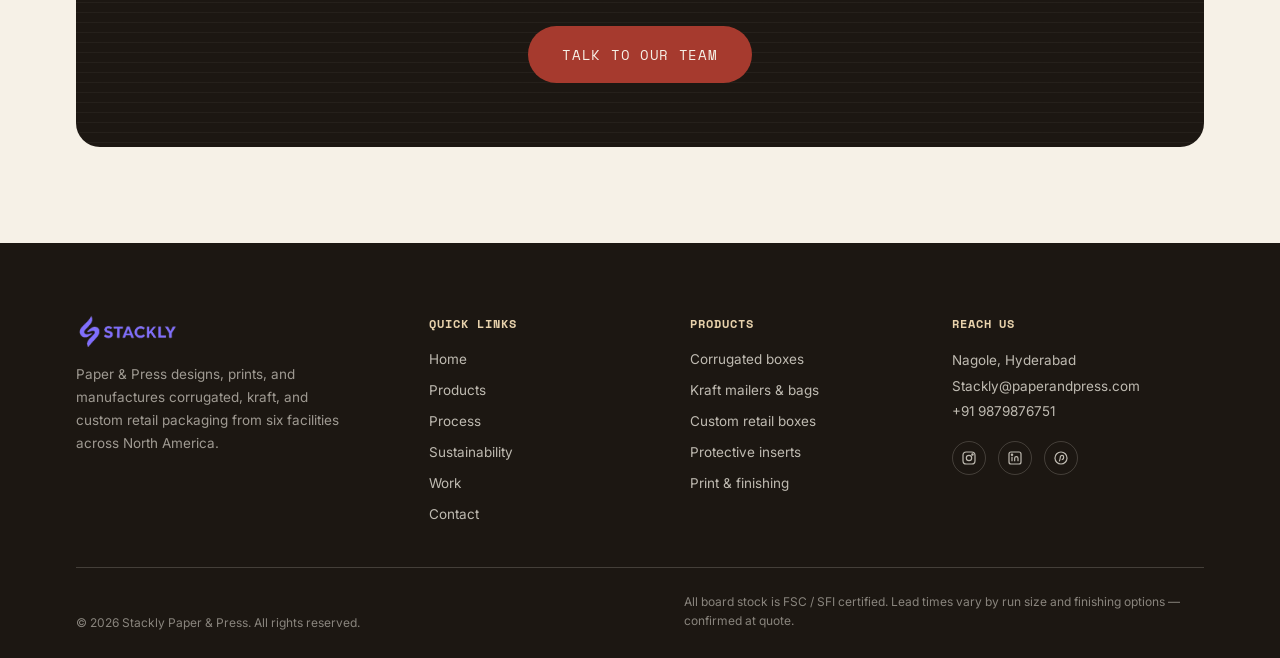
==== commit 4805434c: "updated pages" ====
--- a/index.html
+++ b/index.html
@@ -1,680 +1,671 @@
 <!DOCTYPE html>
 <html lang="en">
 <head>
-<meta charset="UTF-8">
-<meta name="viewport" content="width=device-width, initial-scale=1.0">
-<title>Paper & Press — Custom Paper & Packaging Solutions</title>
-<meta name="description" content="Paper & Press designs, prints, and manufactures corrugated, kraft, and custom retail packaging — from first prototype to pallet.">
-<link rel="preconnect" href="https://fonts.googleapis.com">
-<link rel="preconnect" href="https://fonts.gstatic.com" crossorigin>
-<link href="https://fonts.googleapis.com/css2?family=Anton&family=Space+Mono:wght@400;700&family=Inter:wght@300;400;500;600;700;800&display=swap" rel="stylesheet">
-<style>
-/* ==========================================================================
-   PULP & PRESS — packaging & paper solutions
-   Design tokens
-   ========================================================================== */
-   :root{
-    --ink:        #1C1712;
-    --ink-soft:   #2A2119;
-    --paper:      #F6F1E7;
-    --paper-dim:  #EDE3CE;
-    --kraft:      #B9895A;
-    --kraft-deep: #8C6239;
-    --kraft-light:#E8D2AC;
-    --forest:     #45573A;
-    --stamp:      #A63A2E;
-    --line:       rgba(28,23,18,0.14);
-    --line-light: rgba(246,241,231,0.18);
-  
-    --display: 'Anton', 'Arial Narrow', sans-serif;
-    --mono: 'Space Mono', monospace;
-    --body: 'Inter', sans-serif;
-  
-    --ease: cubic-bezier(0.22,1,0.36,1);
-  }
-  
-  *{ margin:0; padding:0; box-sizing:border-box; }
-  
-  html{ scroll-behavior:smooth; }
-  
-  body{
-    font-family:var(--body);
-    background:var(--paper);
-    color:var(--ink);
-    overflow-x:hidden;
-    -webkit-font-smoothing:antialiased;
-  }
-  
-  img{ display:block; max-width:100%; }
-  
-  a{ color:inherit; text-decoration:none; }
-  
-  button{ font-family:inherit; cursor:pointer; border:none; background:none; }
-  
-  ::selection{ background:var(--stamp); color:var(--paper); }
-  
-  @media (prefers-reduced-motion: reduce){
-    *{ animation-duration:0.001ms !important; animation-iteration-count:1 !important; transition-duration:0.001ms !important; scroll-behavior:auto !important; }
-  }
-  
-  .wrap{ max-width:1240px; margin:0 auto; }
-  .px{ padding-left:24px; padding-right:24px; }
-  @media (min-width:900px){ .px{ padding-left:56px; padding-right:56px; } }
-  
-  .eyebrow{
-    font-family:var(--mono);
-    font-size:12px;
-    letter-spacing:0.14em;
-    text-transform:uppercase;
-  }
-  
-  /* corrugated flute texture — used as a subtle section background */
-  .flute-bg{
-    background-image:repeating-linear-gradient(180deg, rgba(28,23,18,0.05) 0px, rgba(28,23,18,0.05) 1px, transparent 1px, transparent 9px);
-  }
-  .flute-bg-dark{
-    background-image:repeating-linear-gradient(180deg, rgba(246,241,231,0.05) 0px, rgba(246,241,231,0.05) 1px, transparent 1px, transparent 9px);
-  }
-  
-  /* torn paper divider between sections */
-  .torn{
-    position:relative;
-    width:100%;
-    height:34px;
-    display:block;
-    margin-top:-1px;
-  }
-  .torn svg{ width:100%; height:100%; display:block; }
-  
-  /* focus visibility */
-  a:focus-visible, button:focus-visible, .faq-question:focus-visible{
-    outline:2px solid var(--stamp);
-    outline-offset:3px;
-  }
-  
-  /* ==========================================================================
-     Buttons
-     ========================================================================== */
-  .roll-btn{
-    position:relative;
-    display:inline-flex;
-    align-items:center;
-    gap:10px;
-    padding:14px 26px;
-    border-radius:999px;
-    font-family:var(--mono);
-    font-size:13px;
-    letter-spacing:0.05em;
-    text-transform:uppercase;
-    overflow:hidden;
-    transition:transform 0.35s var(--ease), box-shadow 0.35s var(--ease);
-  }
-  .roll-btn.dark{ background:var(--ink); color:var(--paper); }
-  .roll-btn.orange{ background:var(--stamp); color:var(--paper); }
-  .roll-btn.ghost{ background:transparent; color:var(--ink); border:1.5px solid var(--ink); }
-  .roll-btn:hover{ transform:translateY(-2px); box-shadow:0 10px 24px rgba(28,23,18,0.22); }
-  .roll-btn.big{ padding:18px 34px; font-size:14px; }
-  
-  .roll-text{ display:inline-block; height:14px; overflow:hidden; }
-  .roll-text-inner{ display:flex; flex-direction:column; transition:transform 0.45s var(--ease); }
-  .roll-btn:hover .roll-text-inner{ transform:translateY(-14px); }
-  .roll-text-inner span{ height:14px; line-height:14px; white-space:nowrap; }
-  
-  .roll-arrow{ width:16px; height:16px; display:inline-flex; transition:transform 0.35s var(--ease); }
-  .roll-btn:hover .roll-arrow{ transform:translate(2px,-2px); }
-  .roll-arrow svg{ width:100%; height:100%; }
-  
-  .btn-flat{
-    width:100%;
-    padding:14px;
-    border-radius:10px;
-    background:var(--ink);
-    color:var(--paper);
-    font-family:var(--mono);
-    font-size:13px;
-    letter-spacing:0.04em;
-    text-transform:uppercase;
-    transition:background 0.3s var(--ease), transform 0.3s var(--ease);
-  }
-  .btn-flat:hover{ background:var(--stamp); transform:translateY(-2px); }
-  
-  /* ==========================================================================
-     Header
-     ========================================================================== */
-  .site-header{
-    position:fixed; top:0; left:0; right:0;
-    /* z-index raised above .mobile-menu (300) so the hamburger button
-       (and the header bar it lives in) always stays on top and clickable,
-       even while the mobile menu sheet/backdrop is open. This was the
-       root cause of the hamburger "not responding" bug: the header used
-       to sit at z-index:100, BELOW the mobile menu's z-index:300, so once
-       the sheet opened it visually and functionally covered the toggle
-       button and swallowed the click meant to close it. */
-    z-index:310;
-    background:rgba(246,241,231,0.92);
-    backdrop-filter:blur(10px);
-    -webkit-backdrop-filter:blur(10px);
-    box-shadow:0 1px 0 var(--line);
-    transition:box-shadow 0.4s var(--ease), padding 0.4s var(--ease);
-    padding:14px 0;
-  }
-  .site-header.scrolled{
-    box-shadow:0 4px 16px rgba(28,23,18,0.1);
-    padding:8px 0;
-  }
-  .header-inner{
-    display:flex; align-items:center; justify-content:space-between;
-    padding:0 24px;
-  }
-  @media (min-width:900px){ .header-inner{ padding:0 40px; } }
-  
-  .logo-slot{ display:flex; align-items:center; gap:10px; }
-  .logo-img{ height:34px; width:auto; }
-  .logo-word{ font-family:var(--display); font-size:20px; letter-spacing:0.01em; color:var(--ink); }
-  .logo-word span{ color:var(--stamp); }
-  
-  .header-nav{
-    display:none; align-items:center; gap:38px;
-  }
-  @media (min-width:900px){ .header-nav{ display:flex; } }
-  .header-nav a{
-    font-family:var(--mono); font-size:12.5px; letter-spacing:0.06em; text-transform:uppercase;
-    color:var(--ink-soft); position:relative; padding-bottom:3px;
-  }
-  .header-nav a::after{
-    content:''; position:absolute; left:0; bottom:0; width:0; height:1.5px; background:var(--stamp);
-    transition:width 0.3s var(--ease);
-  }
-  .header-nav a:hover::after, .header-nav a.active::after{ width:100%; }
-  .header-nav a.active{ color:var(--ink); }
-  
-  .header-right{ display:none; align-items:center; gap:12px; }
-  @media (min-width:900px){ .header-right{ display:flex; } }
-  
-  .header-login-btn{ padding:12px 22px; font-size:12.5px; }
-  .header-login-btn:hover{ background:var(--ink); color:var(--paper); }
-  
-  .mobile-sheet-actions{ display:flex; flex-direction:column; gap:12px; align-self:flex-start; width:100%; }
-  .mobile-sheet-actions .roll-btn{ width:100%; justify-content:center; }
-  .mobile-sheet-actions .roll-btn:nth-child(2){ transition-delay:0.52s; }
-  
-  .nav-toggle{
-    display:flex; align-items:center; justify-content:center;
-    width:40px; height:40px; color:var(--ink);
-    position:relative; z-index:1;
-  }
-  .nav-toggle svg{ width:22px; height:22px; }
-  @media (min-width:900px){ .nav-toggle{ display:none; } }
-  
-  /* ==========================================================================
-     Mobile menu — solid white sheet, sits above everything, no overlap/bleed
-     ========================================================================== */
-  .mobile-menu{
-    position:fixed; inset:0; z-index:300;
-    pointer-events:none;
-  }
-  .mobile-menu-backdrop{
-    position:absolute; inset:0; background:rgba(28,23,18,0.55);
-    opacity:0; transition:opacity 0.4s var(--ease);
-  }
-  .mobile-sheet{
-    position:absolute; top:0; right:0; bottom:0;
-    width:85%; max-width:340px;
-    height:100vh; height:100dvh;
-    background-color:var(--paper);
-    color:var(--ink);
-    opacity:1;
-    box-shadow:-12px 0 40px rgba(28,23,18,0.25);
-    transform:translateX(100%);
-    transition:transform 0.5s var(--ease);
-    display:flex; flex-direction:column; justify-content:space-between;
-    padding:100px 32px 40px;
-    overflow-y:auto;
-  }
-  .mobile-menu.open{ pointer-events:auto; }
-  .mobile-menu.open .mobile-menu-backdrop{ opacity:1; }
-  .mobile-menu.open .mobile-sheet{ transform:translateX(0); }
-  
-  .mobile-nav-links{ display:flex; flex-direction:column; gap:22px; }
-  .mobile-nav-links a{
-    font-family:var(--display); font-size:28px; letter-spacing:0.01em;
-    color:var(--ink);
-    opacity:0; transform:translateX(24px);
-    transition:opacity 0.5s var(--ease), transform 0.5s var(--ease), color 0.25s var(--ease);
-  }
-  .mobile-nav-links a:hover, .mobile-nav-links a.active{ color:var(--stamp); }
-  .mobile-menu.open .mobile-nav-links a:nth-child(1){ transition-delay:0.15s; }
-  .mobile-menu.open .mobile-nav-links a:nth-child(2){ transition-delay:0.225s; }
-  .mobile-menu.open .mobile-nav-links a:nth-child(3){ transition-delay:0.3s; }
-  .mobile-menu.open .mobile-nav-links a:nth-child(4){ transition-delay:0.375s; }
-  .mobile-menu.open .mobile-nav-links a:nth-child(5){ transition-delay:0.45s; }
-  .mobile-menu.open .mobile-nav-links a:nth-child(6){ transition-delay:0.525s; }
-  .mobile-menu.open .mobile-nav-links a{ opacity:1; transform:translateX(0); }
-  .mobile-sheet .roll-btn{
-    opacity:0; transform:translateY(14px);
-    transition:opacity 0.5s var(--ease) 0.45s, transform 0.5s var(--ease) 0.45s, background 0.3s var(--ease), color 0.3s var(--ease);
-    align-self:flex-start;
-  }
-  .mobile-menu.open .mobile-sheet .roll-btn{ opacity:1; transform:translateY(0); }
-  .mobile-sheet .roll-btn.ghost{ color:var(--ink); border-color:var(--line); }
-  .mobile-sheet .roll-btn.ghost:hover{ background:var(--ink); color:var(--paper); }
-  
-  /* hamburger animation */
-  .hamburger{ position:relative; width:20px; height:14px; }
-  .hamburger span{
-    position:absolute; left:0; width:100%; height:2px; background:currentColor;
-    transition:transform 0.4s var(--ease), opacity 0.3s var(--ease);
-  }
-  .hamburger span:nth-child(1){ top:0; }
-  .hamburger span:nth-child(2){ top:6px; }
-  .hamburger span:nth-child(3){ top:12px; }
-  .nav-toggle.active .hamburger span:nth-child(1){ transform:translateY(6px) rotate(45deg); }
-  .nav-toggle.active .hamburger span:nth-child(2){ opacity:0; transform:scaleX(0); }
-  .nav-toggle.active .hamburger span:nth-child(3){ transform:translateY(-6px) rotate(-45deg); }
-  
-  /* ==========================================================================
-     Hero — animated box-unfold
-     ========================================================================== */
-  .hero{
-    position:relative;
-    min-height:100vh;
-    display:flex; align-items:center;
-    background:var(--ink);
-    color:var(--paper);
-    overflow:hidden;
-    padding-top:120px;
-  }
-  .hero::before{
-    content:'';
-    position:absolute; inset:0;
-    background-image:repeating-linear-gradient(180deg, rgba(246,241,231,0.045) 0px, rgba(246,241,231,0.045) 1px, transparent 1px, transparent 10px);
-    pointer-events:none;
-  }
-  .hero-grain{
-    position:absolute; inset:0; opacity:0.5; mix-blend-mode:overlay; pointer-events:none;
-    background-image:url("data:image/svg+xml;utf8,<svg xmlns='http://www.w3.org/2000/svg' width='140' height='140'><filter id='n'><feTurbulence type='fractalNoise' baseFrequency='0.9' numOctaves='2' stitchTiles='stitch'/></filter><rect width='100%25' height='100%25' filter='url(%23n)' opacity='0.35'/></svg>");
-  }
-  
-  .hero-inner{
-    position:relative; z-index:2;
-    display:grid; grid-template-columns:1fr; gap:56px;
-    align-items:center;
-    width:100%;
-  }
-  @media (min-width:960px){ .hero-inner{ grid-template-columns:1.1fr 0.9fr; gap:32px; } }
-  .hero-inner > *{ min-width:0; }
-  
-  .hero-eyebrow{ color:var(--kraft-light); display:flex; align-items:center; gap:10px; }
-  .hero-eyebrow .dot{ width:6px; height:6px; border-radius:50%; background:var(--stamp); display:inline-block; }
-  
-  .hero-headline{
-    font-family:var(--display);
-    text-transform:uppercase;
-    font-size:44px; line-height:0.98; letter-spacing:0.005em;
-    margin-top:18px;
-  }
-  @media (min-width:640px){ .hero-headline{ font-size:64px; } }
-  @media (min-width:1100px){ .hero-headline{ font-size:84px; } }
-  .hero-headline em{ font-style:normal; color:var(--kraft-light); }
-  
-  .hero-sub{
-    font-size:16px; line-height:1.6; color:rgba(246,241,231,0.72);
-    max-width:460px; margin-top:22px;
-  }
-  .hero-cta-row{ display:flex; flex-wrap:wrap; gap:16px; margin-top:34px; }
-  
-  .hero-meta{
-    display:flex; gap:28px; margin-top:56px; flex-wrap:wrap;
-  }
-  .hero-meta div{ font-family:var(--mono); font-size:12px; color:rgba(246,241,231,0.6); }
-  .hero-meta strong{ display:block; font-family:var(--display); font-size:26px; color:var(--paper); letter-spacing:0.01em; }
-  
-  /* box unfold art */
-  .box-stage{
-    position:relative;
-    width:100%; max-width:300px; margin:0 auto;
-    aspect-ratio:1/1;
-    perspective:900px;
-  }
-  .box-art{ position:relative; width:100%; height:100%; transform-style:preserve-3d; }
-  .flap{
-    position:absolute;
-    width:50%; height:50%;
-    background:var(--kraft);
-    border:2px solid rgba(28,23,18,0.35);
-    backface-visibility:visible;
-    animation:flapOpen 1.6s var(--ease) both;
-  }
-  .flap.left{ top:25%; left:auto; right:75%; background:var(--kraft); transform-origin:right center; animation-name:flapOpenLeft; animation-delay:0.1s; z-index:1; }
-  .flap.right{ top:25%; left:75%; background:var(--kraft-deep); transform-origin:left center; animation-name:flapOpenRight; animation-delay:0.2s; z-index:2; }
-  .flap.bottom{ top:75%; left:25%; background:var(--kraft-deep); transform-origin:top center; animation-name:flapOpenBottom; animation-delay:0.15s; z-index:3; }
-  .flap.top{ top:auto; bottom:75%; left:25%; background:var(--kraft-light); transform-origin:bottom center; animation-delay:0.05s; z-index:4; }
-  .box-base{
-    position:absolute; left:50%; top:50%; width:50%; height:50%;
-    margin:-25% 0 0 -25%;
-    background:var(--paper-dim);
-    border:2px solid rgba(28,23,18,0.35);
-    display:flex; align-items:center; justify-content:center;
-    z-index:-1;
-  }
-  .box-base .stamp-mark{ font-family:var(--mono); font-size:10px; color:var(--stamp); text-align:center; letter-spacing:0.08em; text-transform:uppercase; transform:rotate(-8deg); border:1.5px solid var(--stamp); padding:6px 10px; border-radius:6px; opacity:0.85; }
-  
-  @keyframes flapOpen{ 0%{ transform:rotateX(0deg); } 100%{ transform:rotateX(-98deg); } }
-  @keyframes flapOpenBottom{ 0%{ transform:rotateX(0deg); } 100%{ transform:rotateX(98deg); } }
-  @keyframes flapOpenLeft{ 0%{ transform:rotateY(0deg); } 100%{ transform:rotateY(98deg); } }
-  @keyframes flapOpenRight{ 0%{ transform:rotateY(0deg); } 100%{ transform:rotateY(-98deg); } }
-  
-  .scroll-cue{
-    position:absolute; bottom:28px; left:50%; transform:translateX(-50%);
-    display:flex; flex-direction:column; align-items:center; gap:8px;
-    font-family:var(--mono); font-size:10.5px; letter-spacing:0.12em; text-transform:uppercase;
-    color:rgba(246,241,231,0.55); z-index:2;
-  }
-  .scroll-cue .line{ width:1px; height:34px; background:linear-gradient(180deg, rgba(246,241,231,0.7), transparent); animation:cueMove 1.8s ease-in-out infinite; }
-  @keyframes cueMove{ 0%,100%{ transform:scaleY(0.6); opacity:0.4; } 50%{ transform:scaleY(1); opacity:1; } }
-  
-  /* ==========================================================================
-     Section headings / badges
-     ========================================================================== */
-  .section-white{ background:var(--paper); padding:96px 0; position:relative; }
-  .section-cream{ background:var(--paper-dim); padding:96px 0; position:relative; }
-  .section-dark{ background:var(--ink); color:var(--paper); padding:96px 0; position:relative; }
-  
-  .badge-row{ display:flex; margin-bottom:18px; }
-  .badge-pill{
-    font-family:var(--mono); font-size:11.5px; letter-spacing:0.1em; text-transform:uppercase;
-    padding:7px 16px; border-radius:999px; border:1px solid var(--line);
-    color:var(--ink-soft);
-  }
-  .badge-pill.on-dark{ border-color:var(--line-light); color:var(--kraft-light); }
-  
-  .section-heading{
-    font-family:var(--display); text-transform:uppercase;
-    font-size:30px; line-height:1.05; letter-spacing:0.005em;
-    max-width:720px;
-  }
-  @media (min-width:768px){ .section-heading{ font-size:44px; } }
-  .section-heading.tight{ max-width:600px; }
-  .section-heading em{ font-style:normal; color:var(--stamp); }
-  
-  .big-heading{
-    font-family:var(--display); text-transform:uppercase;
-    font-size:32px; line-height:1.02;
-    display:flex; align-items:flex-end; justify-content:space-between;
-    flex-wrap:wrap; gap:20px;
-    border-bottom:2px solid var(--ink); padding-bottom:24px; margin-bottom:48px;
-  }
-  @media (min-width:768px){ .big-heading{ font-size:52px; } }
-  
-  /* ==========================================================================
-     About
-     ========================================================================== */
-  .about-grid{ display:grid; grid-template-columns:1fr; gap:40px; margin-top:44px; }
-  @media (min-width:900px){ .about-grid{ grid-template-columns:0.85fr 1.15fr; gap:64px; align-items:start; } }
-  .about-copy p{ font-size:16px; line-height:1.75; color:var(--ink-soft); max-width:520px; }
-  .about-copy .roll-btn{ margin-top:28px; }
-  
-  .about-swatches{ display:grid; grid-template-columns:repeat(3,1fr); gap:14px; }
-  .swatch{
-    aspect-ratio:3/4; border-radius:14px; position:relative; overflow:hidden;
-    display:flex; align-items:flex-end; padding:14px;
-    border:1px solid var(--line);
-  }
-  .swatch img{ position:absolute; inset:0; width:100%; height:100%; object-fit:cover; }
-  .swatch span{ position:relative; z-index:1; font-family:var(--mono); font-size:11px; color:var(--paper); background:rgba(28,23,18,0.55); padding:5px 9px; border-radius:6px; }
-  .swatch.tall{ grid-row:span 2; }
-  .sw-1{ background:var(--kraft); }
-  .sw-2{ background:var(--forest); }
-  .sw-3{ background:var(--kraft-deep); }
-  
-  /* ==========================================================================
-     Stats
-     ========================================================================== */
-  .stats-grid{ display:grid; grid-template-columns:repeat(2,1fr); gap:32px 24px; }
-  @media (min-width:768px){ .stats-grid{ grid-template-columns:repeat(4,1fr); } }
-  .stat-number{ font-family:var(--display); font-size:40px; letter-spacing:0.01em; }
-  .stat-label{ font-family:var(--mono); font-size:11.5px; letter-spacing:0.05em; text-transform:uppercase; color:rgba(246,241,231,0.65); margin-top:6px; }
-  .section-dark .stat-number{ color:var(--kraft-light); }
-  
-  /* ==========================================================================
-     Product cards
-     ========================================================================== */
-  .product-grid{ display:grid; grid-template-columns:1fr; gap:20px; }
-  @media (min-width:640px){ .product-grid{ grid-template-columns:repeat(2,1fr); } }
-  @media (min-width:1024px){ .product-grid{ grid-template-columns:repeat(3,1fr); } }
-  
-  .product-card{
-    border:1px solid var(--line); border-radius:16px; padding:28px;
-    background:var(--paper); transition:transform 0.4s var(--ease), box-shadow 0.4s var(--ease), border-color 0.4s var(--ease);
-    display:flex; flex-direction:column; gap:16px;
-  }
-  .product-card:hover{ transform:translateY(-6px); box-shadow:0 20px 40px rgba(28,23,18,0.12); border-color:transparent; }
-  .product-icon{ width:44px; height:44px; color:var(--stamp); }
-  .product-card h3{ font-family:var(--display); font-size:19px; text-transform:uppercase; letter-spacing:0.01em; }
-  .product-card p{ font-size:14.5px; line-height:1.6; color:var(--ink-soft); }
-  .product-num{ font-family:var(--mono); font-size:12px; color:var(--kraft-deep); }
-  
-  /* ==========================================================================
-     Process
-     ========================================================================== */
-  .process-row{
-    display:grid; grid-template-columns:1fr; gap:0;
-    border-top:1px solid var(--line-light);
-  }
-  @media (min-width:900px){ .process-row{ grid-template-columns:repeat(4,1fr); } }
-  .process-step{
-    padding:32px 20px; border-bottom:1px solid var(--line-light);
-    position:relative;
-  }
-  @media (min-width:900px){ .process-step{ border-right:1px solid var(--line-light); border-bottom:none; } }
-  .process-step:last-child{ border-right:none; }
-  .process-step .num{ font-family:var(--mono); font-size:12px; color:var(--kraft-light); }
-  .process-step h3{ font-family:var(--display); font-size:22px; text-transform:uppercase; margin-top:14px; }
-  .process-step p{ font-size:14px; line-height:1.6; color:rgba(246,241,231,0.68); margin-top:10px; max-width:240px; }
-  .process-step .arrow{ position:absolute; right:-11px; top:38px; width:22px; height:22px; color:var(--kraft-light); display:none; }
-  @media (min-width:900px){ .process-step .arrow{ display:block; } }
-  .process-step:last-child .arrow{ display:none; }
-  
-  /* ==========================================================================
-     Industries
-     ========================================================================== */
-  .industry-grid{ display:grid; grid-template-columns:repeat(2,1fr); gap:14px; }
-  @media (min-width:768px){ .industry-grid{ grid-template-columns:repeat(3,1fr); } }
-  @media (min-width:1100px){ .industry-grid{ grid-template-columns:repeat(6,1fr); } }
-  .industry-card{
-    aspect-ratio:1/1.05; border-radius:14px; border:1px solid var(--line);
-    display:flex; flex-direction:column; align-items:center; justify-content:center; gap:10px;
-    text-align:center; padding:14px; transition:background 0.35s var(--ease), transform 0.35s var(--ease);
-  }
-  .industry-card:hover{ background:var(--ink); color:var(--paper); transform:translateY(-4px); }
-  .industry-card svg{ width:28px; height:28px; }
-  .industry-card span{ font-family:var(--mono); font-size:11px; letter-spacing:0.03em; text-transform:uppercase; }
-  
-  /* ==========================================================================
-     Sustainability / stamps
-     ========================================================================== */
-  .sustain-grid{ display:grid; grid-template-columns:1fr; gap:48px; align-items:center; }
-  @media (min-width:960px){ .sustain-grid{ grid-template-columns:1fr 1fr; } }
-  .stamp-cluster{ position:relative; display:flex; flex-wrap:wrap; gap:22px; justify-content:center; padding:20px; }
-  .stamp{
-    width:118px; height:118px; border-radius:50%;
-    border:2.5px solid var(--forest); color:var(--forest);
-    display:flex; align-items:center; justify-content:center; text-align:center;
-    font-family:var(--mono); font-size:10.5px; letter-spacing:0.06em; text-transform:uppercase; line-height:1.4;
-    transform:rotate(-6deg);
-    transition:transform 0.4s var(--ease);
-    padding:10px;
-  }
-  .stamp:nth-child(2){ transform:rotate(5deg); border-color:var(--stamp); color:var(--stamp); margin-top:26px; }
-  .stamp:nth-child(3){ transform:rotate(-3deg); border-color:var(--kraft-deep); color:var(--kraft-deep); }
-  .stamp:hover{ transform:rotate(0deg) scale(1.06); }
-  
-  /* ==========================================================================
-     Work / portfolio (media cards, matching reference pattern)
-     ========================================================================== */
-  .cards-grid{ display:grid; grid-template-columns:1fr; gap:20px; }
-  @media (min-width:768px){ .cards-grid{ grid-template-columns:repeat(2,1fr); } }
-  .media-card{ display:block; group:card; }
-  .media-frame{ position:relative; overflow:hidden; border-radius:16px; background:var(--kraft-light); }
-  .media-frame img, .media-frame video{ width:100%; height:100%; object-fit:cover; transition:transform 0.6s var(--ease); }
-  .media-card:hover .media-frame img, .media-card:hover .media-frame video{ transform:scale(1.05); }
-  .ratio-4x3{ aspect-ratio:4/3; }
-  .ratio-square{ aspect-ratio:1/1; }
-  .media-caption{ padding-top:14px; display:flex; justify-content:space-between; gap:12px; align-items:baseline; }
-  .media-caption .desc{ font-size:13.5px; color:var(--ink-soft); max-width:70%; }
-  .media-caption .title{ font-family:var(--mono); font-size:12px; text-transform:uppercase; letter-spacing:0.04em; white-space:nowrap; }
-  
-  /* ==========================================================================
-     Testimonials
-     ========================================================================== */
-  .testi-track-wrap{ overflow:hidden; margin-top:44px; }
-  .testi-track{ display:flex; gap:20px; width:max-content; animation:testiScroll 32s linear infinite; }
-  .testi-track:hover{ animation-play-state:paused; }
-  @keyframes testiScroll{ from{ transform:translateX(0); } to{ transform:translateX(-50%); } }
-  .testi-card{
-    width:340px; flex:0 0 auto; border:1px solid var(--line); border-radius:16px; padding:26px;
-    background:var(--paper);
-  }
-  .testi-quote{ font-family:var(--display); font-size:17px; line-height:1.4; text-transform:none; letter-spacing:0; }
-  .testi-person{ display:flex; align-items:center; gap:10px; margin-top:20px; }
-  .testi-avatar{ width:38px; height:38px; border-radius:50%; overflow:hidden; background:var(--kraft-light); }
-  .testi-avatar img{ width:100%; height:100%; object-fit:cover; }
-  .testi-person div p:first-child{ font-family:var(--mono); font-size:12px; text-transform:uppercase; }
-  .testi-person div p:last-child{ font-size:11.5px; color:var(--ink-soft); opacity:0.7; }
-  
-  /* ==========================================================================
-     Pricing
-     ========================================================================== */
-  .pricing-grid{ display:grid; grid-template-columns:1fr; gap:20px; }
-  @media (min-width:900px){ .pricing-grid{ grid-template-columns:repeat(3,1fr); } }
-  .price-card{
-    border:1px solid var(--line); border-radius:18px; padding:32px 26px;
-    display:flex; flex-direction:column; gap:14px; background:var(--paper);
-    transition:transform 0.4s var(--ease), box-shadow 0.4s var(--ease);
-  }
-  .price-card:hover{ transform:translateY(-6px); box-shadow:0 20px 40px rgba(28,23,18,0.1); }
-  .price-card.featured{ background:var(--ink); color:var(--paper); border-color:var(--ink); position:relative; }
-  .price-card.featured .btn-flat{ background:var(--stamp); }
-  .price-badge{
-    position:absolute; top:-13px; left:26px; background:var(--stamp); color:var(--paper);
-    font-family:var(--mono); font-size:10.5px; letter-spacing:0.06em; text-transform:uppercase;
-    padding:5px 12px; border-radius:999px;
-  }
-  .price-card h3{ font-family:var(--display); font-size:20px; text-transform:uppercase; }
-  .price{ font-family:var(--display); font-size:34px; }
-  .price small{ font-family:var(--mono); font-size:12px; opacity:0.6; }
-  .price-card ul{ list-style:none; display:flex; flex-direction:column; gap:10px; margin:6px 0 8px; }
-  .price-card li{ display:flex; gap:10px; align-items:flex-start; font-size:13.5px; line-height:1.5; }
-  .price-card li svg{ width:16px; height:16px; flex-shrink:0; margin-top:2px; color:var(--forest); }
-  .price-card.featured li svg{ color:var(--kraft-light); }
-  
-  /* ==========================================================================
-     FAQ
-     ========================================================================== */
-  .faq-list{ margin-top:40px; border-top:1px solid var(--line); max-width:820px; }
-  .faq-item{ border-bottom:1px solid var(--line); }
-  .faq-question{
-    width:100%; display:flex; justify-content:space-between; align-items:center;
-    padding:22px 4px; text-align:left; font-family:var(--display); font-size:17px;
-    text-transform:uppercase; letter-spacing:0.005em;
-  }
-  .faq-question svg{ width:18px; height:18px; flex-shrink:0; transition:transform 0.4s var(--ease); }
-  .faq-item.open .faq-question svg{ transform:rotate(45deg); }
-  .faq-answer{ max-height:0; overflow:hidden; transition:max-height 0.4s var(--ease); }
-  .faq-item.open .faq-answer{ max-height:200px; }
-  .faq-answer p{ padding:0 4px 22px; font-size:14.5px; line-height:1.65; color:var(--ink-soft); max-width:640px; }
-  
-  /* ==========================================================================
-     Final CTA
-     ========================================================================== */
-  .cta-banner{
-    border-radius:24px; background:var(--ink); color:var(--paper);
-    padding:64px 32px; text-align:center; position:relative; overflow:hidden;
-  }
-  .cta-banner::before{
-    content:''; position:absolute; inset:0;
-    background-image:repeating-linear-gradient(180deg, rgba(246,241,231,0.045) 0px, rgba(246,241,231,0.045) 1px, transparent 1px, transparent 10px);
-  }
-  .cta-banner h2{ position:relative; font-family:var(--display); text-transform:uppercase; font-size:30px; max-width:640px; margin:0 auto; line-height:1.08; }
-  @media (min-width:768px){ .cta-banner h2{ font-size:44px; } }
-  .cta-banner p{ position:relative; margin-top:16px; color:rgba(246,241,231,0.7); font-size:15px; }
-  .cta-banner .roll-btn{ position:relative; margin-top:30px; }
-  
-  /* ==========================================================================
-     Footer
-     ========================================================================== */
-  .site-footer{ background:var(--ink); color:var(--paper); padding:72px 0 28px; }
-  .footer-top{ display:grid; grid-template-columns:1fr; gap:44px; padding-bottom:44px; border-bottom:1px solid var(--line-light); }
-  @media (min-width:900px){ .footer-top{ grid-template-columns:1.4fr 1fr 1fr 1.1fr; gap:32px; } }
-  .footer-logo-img{ height:32px; margin-bottom:16px; }
-  .footer-brand p{ font-size:13.5px; line-height:1.7; color:rgba(246,241,231,0.6); max-width:280px; }
-  .footer-col h4{ font-family:var(--mono); font-size:12px; letter-spacing:0.08em; text-transform:uppercase; color:var(--kraft-light); margin-bottom:16px; }
-  .footer-col ul{ list-style:none; display:flex; flex-direction:column; gap:11px; }
-  .footer-col a{ font-size:13.5px; color:rgba(246,241,231,0.75); transition:color 0.25s var(--ease); }
-  .footer-col a:hover{ color:var(--paper); }
-  .footer-address{ font-size:13.5px; line-height:1.9; color:rgba(246,241,231,0.75); margin-bottom:16px; }
-  .footer-social{ display:flex; gap:12px; }
-  .footer-social a{ width:34px; height:34px; border-radius:50%; border:1px solid var(--line-light); display:flex; align-items:center; justify-content:center; transition:background 0.3s var(--ease), border-color 0.3s var(--ease); }
-  .footer-social a:hover{ background:var(--stamp); border-color:var(--stamp); }
-  .footer-social svg{ width:16px; height:16px; }
-  .footer-bottom{ display:flex; flex-direction:column; gap:10px; padding-top:24px; font-size:12px; color:rgba(246,241,231,0.5); }
-  @media (min-width:900px){ .footer-bottom{ flex-direction:row; justify-content:space-between; align-items:flex-end; } }
-  .footer-disclosure{ max-width:520px; line-height:1.6; }
-  
-  /* ==========================================================================
-     Scroll reveal utility
-     ========================================================================== */
-  .reveal{ opacity:0; transform:translateY(28px); transition:opacity 0.8s var(--ease), transform 0.8s var(--ease); }
-  .reveal.in{ opacity:1; transform:translateY(0); }
-  .reveal-stagger.in > *{ transition-delay:calc(var(--i, 0) * 70ms); }
-
-  /* ==========================================================================
-     EXTRAS — shared additions used across the new subpages
-     ========================================================================== */
-  .timeline-list{ display:flex; flex-direction:column; gap:0; margin-top:40px; max-width:780px; }
-  .timeline-item{ display:grid; grid-template-columns:64px 1fr; gap:22px; padding:26px 0; border-bottom:1px solid var(--line); }
-  .timeline-item:last-child{ border-bottom:none; }
-  .timeline-mark{ font-family:var(--display); font-size:30px; color:var(--kraft-deep); }
-  .timeline-item h3{ font-family:var(--display); font-size:19px; text-transform:uppercase; margin-bottom:8px; letter-spacing:0.01em; }
-  .timeline-item p{ font-size:14.5px; line-height:1.65; color:var(--ink-soft); max-width:580px; }
-  .section-dark .timeline-item{ border-bottom:1px solid var(--line-light); }
-  .section-dark .timeline-mark{ color:var(--kraft-light); }
-  .section-dark .timeline-item p{ color:rgba(246,241,231,0.68); }
-
-  .contact-grid{ display:grid; grid-template-columns:1fr; gap:48px; margin-top:44px; }
-  @media (min-width:960px){ .contact-grid{ grid-template-columns:1fr 1.15fr; } }
-  .contact-form{ display:flex; flex-direction:column; gap:18px; }
-  .form-row{ display:grid; grid-template-columns:1fr; gap:18px; }
-  @media (min-width:640px){ .form-row.two{ grid-template-columns:1fr 1fr; } }
-  .form-field{ display:flex; flex-direction:column; gap:8px; }
-  .form-field label{ font-family:var(--mono); font-size:11.5px; letter-spacing:0.06em; text-transform:uppercase; color:var(--ink-soft); }
-  .form-field input, .form-field select, .form-field textarea{
-    font-family:var(--body); font-size:14.5px; padding:13px 14px; border-radius:10px;
-    border:1px solid var(--line); background:var(--paper); color:var(--ink); width:100%;
-  }
-  .form-field textarea{ resize:vertical; min-height:120px; }
-  .form-field input:focus, .form-field textarea:focus, .form-field select:focus{ outline:2px solid var(--stamp); outline-offset:1px; }
-  .contact-info-list{ display:flex; flex-direction:column; gap:22px; margin-top:8px; }
-  .contact-info-item{ display:flex; gap:16px; align-items:flex-start; }
-  .contact-info-item svg{ width:22px; height:22px; color:var(--stamp); flex-shrink:0; margin-top:2px; }
-  .contact-info-item h4{ font-family:var(--mono); font-size:12px; letter-spacing:0.05em; text-transform:uppercase; margin-bottom:4px; }
-  .contact-info-item p, .contact-info-item a{ font-size:14px; color:var(--ink-soft); line-height:1.6; }
-
-  .feature-split{ display:grid; grid-template-columns:1fr; gap:40px; align-items:center; }
-  @media (min-width:900px){ .feature-split{ grid-template-columns:1fr 1fr; gap:56px; } }
-  .feature-split.reverse .feature-media{ order:2; }
-  .feature-media{ border-radius:16px; overflow:hidden; aspect-ratio:4/3; background:var(--kraft-light); border:1px solid var(--line); }
-  .feature-media img{ width:100%; height:100%; object-fit:cover; }
-  .feature-copy p{ font-size:15px; line-height:1.75; color:var(--ink-soft); max-width:480px; margin-top:16px; }
-  .feature-copy ul{ margin-top:18px; display:flex; flex-direction:column; gap:10px; }
-  .feature-copy li{ display:flex; gap:10px; font-size:14px; color:var(--ink-soft); align-items:flex-start; }
-  .feature-copy li svg{ width:16px; height:16px; margin-top:3px; color:var(--forest); flex-shrink:0; }
-
-  .option-grid{ display:grid; grid-template-columns:1fr; gap:20px; }
-  @media (min-width:640px){ .option-grid{ grid-template-columns:repeat(2,1fr); } }
-  @media (min-width:1024px){ .option-grid{ grid-template-columns:repeat(4,1fr); } }
-
-</style>
+  <meta charset="UTF-8">
+  <meta name="viewport" content="width=device-width, initial-scale=1.0">
+  <title>Paper & Press — Custom Paper & Packaging Solutions</title>
+  <meta name="description" content="Paper & Press designs, prints, and manufactures corrugated, kraft, and custom retail packaging — from first prototype to pallet.">
+  <link rel="preconnect" href="https://fonts.googleapis.com">
+  <link rel="preconnect" href="https://fonts.gstatic.com" crossorigin>
+  <link href="https://fonts.googleapis.com/css2?family=Anton&family=Space+Mono:wght@400;700&family=Inter:wght@300;400;500;600;700;800&display=swap" rel="stylesheet">
+  <style>
+    /* ==========================================================================
+       PULP & PRESS — packaging & paper solutions
+       Design tokens
+       ========================================================================== */
+    :root {
+      --ink:        #1C1712;
+      --ink-soft:   #2A2119;
+      --paper:      #F6F1E7;
+      --paper-dim:  #EDE3CE;
+      --kraft:      #B9895A;
+      --kraft-deep: #8C6239;
+      --kraft-light:#E8D2AC;
+      --forest:     #45573A;
+      --stamp:      #A63A2E;
+      --line:       rgba(28,23,18,0.14);
+      --line-light: rgba(246,241,231,0.18);
+
+      --display: 'Anton', 'Arial Narrow', sans-serif;
+      --mono: 'Space Mono', monospace;
+      --body: 'Inter', sans-serif;
+
+      --ease: cubic-bezier(0.22,1,0.36,1);
+    }
+
+    * { margin:0; padding:0; box-sizing:border-box; }
+
+    html { scroll-behavior:smooth; }
+
+    body {
+      font-family:var(--body);
+      background:var(--paper);
+      color:var(--ink);
+      overflow-x:hidden;
+      -webkit-font-smoothing:antialiased;
+    }
+
+    img { display:block; max-width:100%; }
+
+    a { color:inherit; text-decoration:none; }
+
+    button { font-family:inherit; cursor:pointer; border:none; background:none; }
+
+    ::selection { background:var(--stamp); color:var(--paper); }
+
+    @media (prefers-reduced-motion: reduce) {
+      * { animation-duration:0.001ms !important; animation-iteration-count:1 !important; transition-duration:0.001ms !important; scroll-behavior:auto !important; }
+    }
+
+    .wrap { max-width:1240px; margin:0 auto; }
+    .px { padding-left:24px; padding-right:24px; }
+    @media (min-width:900px) { .px { padding-left:56px; padding-right:56px; } }
+
+    .eyebrow {
+      font-family:var(--mono);
+      font-size:12px;
+      letter-spacing:0.14em;
+      text-transform:uppercase;
+    }
+
+    /* corrugated flute texture — used as a subtle section background */
+    .flute-bg {
+      background-image:repeating-linear-gradient(180deg, rgba(28,23,18,0.05) 0px, rgba(28,23,18,0.05) 1px, transparent 1px, transparent 9px);
+    }
+    .flute-bg-dark {
+      background-image:repeating-linear-gradient(180deg, rgba(246,241,231,0.05) 0px, rgba(246,241,231,0.05) 1px, transparent 1px, transparent 9px);
+    }
+
+    /* torn paper divider between sections */
+    .torn {
+      position:relative;
+      width:100%;
+      height:34px;
+      display:block;
+      margin-top:-1px;
+    }
+    .torn svg { width:100%; height:100%; display:block; }
+
+    /* focus visibility */
+    a:focus-visible, button:focus-visible, .faq-question:focus-visible {
+      outline:2px solid var(--stamp);
+      outline-offset:3px;
+    }
+
+    /* ==========================================================================
+       Buttons
+       ========================================================================== */
+    .roll-btn {
+      position:relative;
+      display:inline-flex;
+      align-items:center;
+      gap:10px;
+      padding:14px 26px;
+      border-radius:999px;
+      font-family:var(--mono);
+      font-size:13px;
+      letter-spacing:0.05em;
+      text-transform:uppercase;
+      overflow:hidden;
+      transition:transform 0.35s var(--ease), box-shadow 0.35s var(--ease);
+    }
+    .roll-btn.dark { background:var(--ink); color:var(--paper); }
+    .roll-btn.orange { background:var(--stamp); color:var(--paper); }
+    .roll-btn.ghost { background:transparent; color:var(--ink); border:1.5px solid var(--ink); }
+    .roll-btn:hover { transform:translateY(-2px); box-shadow:0 10px 24px rgba(28,23,18,0.22); }
+    .roll-btn.big { padding:18px 34px; font-size:14px; }
+
+    .roll-text { display:inline-block; height:14px; overflow:hidden; }
+    .roll-text-inner { display:flex; flex-direction:column; transition:transform 0.45s var(--ease); }
+    .roll-btn:hover .roll-text-inner { transform:translateY(-14px); }
+    .roll-text-inner span { height:14px; line-height:14px; white-space:nowrap; }
+
+    .roll-arrow { width:16px; height:16px; display:inline-flex; transition:transform 0.35s var(--ease); }
+    .roll-btn:hover .roll-arrow { transform:translate(2px,-2px); }
+    .roll-arrow svg { width:100%; height:100%; }
+
+    .btn-flat {
+      width:100%;
+      padding:14px;
+      border-radius:10px;
+      background:var(--ink);
+      color:var(--paper);
+      font-family:var(--mono);
+      font-size:13px;
+      letter-spacing:0.04em;
+      text-transform:uppercase;
+      transition:background 0.3s var(--ease), transform 0.3s var(--ease);
+    }
+    .btn-flat:hover { background:var(--stamp); transform:translateY(-2px); }
+
+    /* ==========================================================================
+       Header
+       ========================================================================== */
+    .site-header {
+      position:fixed; top:0; left:0; right:0; z-index:100;
+      background:rgba(246,241,231,0.92);
+      backdrop-filter:blur(10px);
+      -webkit-backdrop-filter:blur(10px);
+      box-shadow:0 1px 0 var(--line);
+      transition:box-shadow 0.4s var(--ease), padding 0.4s var(--ease);
+      padding:14px 0;
+    }
+    .site-header.scrolled {
+      box-shadow:0 4px 16px rgba(28,23,18,0.1);
+      padding:8px 0;
+    }
+    .header-inner {
+      display:flex; align-items:center; justify-content:space-between;
+      padding:0 24px;
+    }
+    @media (min-width:900px) { .header-inner { padding:0 40px; } }
+
+    .logo-slot { display:flex; align-items:center; gap:10px; }
+    .logo-img { height:34px; width:auto; }
+    .logo-word { font-family:var(--display); font-size:20px; letter-spacing:0.01em; color:var(--ink); }
+    .logo-word span { color:var(--stamp); }
+
+    .header-nav {
+      display:none; align-items:center; gap:38px;
+    }
+    @media (min-width:900px) { .header-nav { display:flex; } }
+    .header-nav a {
+      font-family:var(--mono); font-size:12.5px; letter-spacing:0.06em; text-transform:uppercase;
+      color:var(--ink-soft); position:relative; padding-bottom:3px;
+    }
+    .header-nav a::after {
+      content:''; position:absolute; left:0; bottom:0; width:0; height:1.5px; background:var(--stamp);
+      transition:width 0.3s var(--ease);
+    }
+    .header-nav a:hover::after, .header-nav a.active::after { width:100%; }
+    .header-nav a.active { color:var(--ink); }
+
+    .header-right { display:none; align-items:center; gap:12px; }
+    @media (min-width:900px) { .header-right { display:flex; } }
+
+    .header-login-btn { padding:12px 22px; font-size:12.5px; }
+    .header-login-btn:hover { background:var(--ink); color:var(--paper); }
+
+    .mobile-sheet-actions { display:flex; flex-direction:column; gap:12px; align-self:flex-start; width:100%; }
+    .mobile-sheet-actions .roll-btn { width:100%; justify-content:center; }
+    .mobile-sheet-actions .roll-btn:nth-child(2) { transition-delay:0.52s; }
+
+    .nav-toggle {
+      display:flex; align-items:center; justify-content:center;
+      width:40px; height:40px; color:var(--ink);
+      position:relative; z-index:301;
+    }
+    .nav-toggle svg { width:22px; height:22px; }
+    @media (min-width:900px) { .nav-toggle { display:none; } }
+
+    /* ==========================================================================
+       Mobile menu — solid white sheet, sits above everything, no overlap/bleed
+       ========================================================================== */
+    .mobile-menu {
+      position:fixed; inset:0; z-index:300;
+      pointer-events:none;
+    }
+    .mobile-menu-backdrop {
+      position:absolute; inset:0; background:rgba(28,23,18,0.55);
+      opacity:0; transition:opacity 0.4s var(--ease);
+    }
+    .mobile-sheet {
+      position:absolute; top:0; right:0; bottom:0;
+      width:85%; max-width:340px;
+      height:100vh; height:100dvh;
+      background-color:var(--paper);
+      color:var(--ink);
+      opacity:1;
+      box-shadow:-12px 0 40px rgba(28,23,18,0.25);
+      transform:translateX(100%);
+      transition:transform 0.5s var(--ease);
+      display:flex; flex-direction:column; justify-content:space-between;
+      padding:100px 32px 40px;
+      overflow-y:auto;
+    }
+    .mobile-menu.open { pointer-events:auto; }
+    .mobile-menu.open .mobile-menu-backdrop { opacity:1; }
+    .mobile-menu.open .mobile-sheet { transform:translateX(0); }
+
+    .mobile-nav-links { display:flex; flex-direction:column; gap:22px; }
+    .mobile-nav-links a {
+      font-family:var(--display); font-size:28px; letter-spacing:0.01em;
+      color:var(--ink);
+      opacity:0; transform:translateX(24px);
+      transition:opacity 0.5s var(--ease), transform 0.5s var(--ease), color 0.25s var(--ease);
+    }
+    .mobile-nav-links a:hover, .mobile-nav-links a.active { color:var(--stamp); }
+    .mobile-menu.open .mobile-nav-links a:nth-child(1) { transition-delay:0.15s; }
+    .mobile-menu.open .mobile-nav-links a:nth-child(2) { transition-delay:0.225s; }
+    .mobile-menu.open .mobile-nav-links a:nth-child(3) { transition-delay:0.3s; }
+    .mobile-menu.open .mobile-nav-links a:nth-child(4) { transition-delay:0.375s; }
+    .mobile-menu.open .mobile-nav-links a:nth-child(5) { transition-delay:0.45s; }
+    .mobile-menu.open .mobile-nav-links a:nth-child(6) { transition-delay:0.525s; }
+    .mobile-menu.open .mobile-nav-links a { opacity:1; transform:translateX(0); }
+    .mobile-sheet .roll-btn {
+      opacity:0; transform:translateY(14px);
+      transition:opacity 0.5s var(--ease) 0.45s, transform 0.5s var(--ease) 0.45s, background 0.3s var(--ease), color 0.3s var(--ease);
+      align-self:flex-start;
+    }
+    .mobile-menu.open .mobile-sheet .roll-btn { opacity:1; transform:translateY(0); }
+    .mobile-sheet .roll-btn.ghost { color:var(--ink); border-color:var(--line); }
+    .mobile-sheet .roll-btn.ghost:hover { background:var(--ink); color:var(--paper); }
+
+    /* hamburger animation */
+    .hamburger { position:relative; width:20px; height:14px; }
+    .hamburger span {
+      position:absolute; left:0; width:100%; height:2px; background:currentColor;
+      transition:transform 0.4s var(--ease), opacity 0.3s var(--ease);
+    }
+    .hamburger span:nth-child(1) { top:0; }
+    .hamburger span:nth-child(2) { top:6px; }
+    .hamburger span:nth-child(3) { top:12px; }
+    .nav-toggle.active .hamburger span:nth-child(1) { transform:translateY(6px) rotate(45deg); }
+    .nav-toggle.active .hamburger span:nth-child(2) { opacity:0; transform:scaleX(0); }
+    .nav-toggle.active .hamburger span:nth-child(3) { transform:translateY(-6px) rotate(-45deg); }
+
+    /* ==========================================================================
+       Hero — animated box-unfold
+       ========================================================================== */
+    .hero {
+      position:relative;
+      min-height:100vh;
+      display:flex; align-items:center;
+      background:var(--ink);
+      color:var(--paper);
+      overflow:hidden;
+      padding-top:120px;
+    }
+    .hero::before {
+      content:'';
+      position:absolute; inset:0;
+      background-image:repeating-linear-gradient(180deg, rgba(246,241,231,0.045) 0px, rgba(246,241,231,0.045) 1px, transparent 1px, transparent 10px);
+      pointer-events:none;
+    }
+    .hero-grain {
+      position:absolute; inset:0; opacity:0.5; mix-blend-mode:overlay; pointer-events:none;
+      background-image:url("data:image/svg+xml;utf8,<svg xmlns='http://www.w3.org/2000/svg' width='140' height='140'><filter id='n'><feTurbulence type='fractalNoise' baseFrequency='0.9' numOctaves='2' stitchTiles='stitch'/></filter><rect width='100%25' height='100%25' filter='url(%23n)' opacity='0.35'/></svg>");
+    }
+
+    .hero-inner {
+      position:relative; z-index:2;
+      display:grid; grid-template-columns:1fr; gap:56px;
+      align-items:center;
+      width:100%;
+    }
+    @media (min-width:960px) { .hero-inner { grid-template-columns:1.1fr 0.9fr; gap:32px; } }
+    .hero-inner > * { min-width:0; }
+
+    .hero-eyebrow { color:var(--kraft-light); display:flex; align-items:center; gap:10px; }
+    .hero-eyebrow .dot { width:6px; height:6px; border-radius:50%; background:var(--stamp); display:inline-block; }
+
+    .hero-headline {
+      font-family:var(--display);
+      text-transform:uppercase;
+      font-size:44px; line-height:0.98; letter-spacing:0.005em;
+      margin-top:18px;
+    }
+    @media (min-width:640px) { .hero-headline { font-size:64px; } }
+    @media (min-width:1100px) { .hero-headline { font-size:84px; } }
+    .hero-headline em { font-style:normal; color:var(--kraft-light); }
+
+    .hero-sub {
+      font-size:16px; line-height:1.6; color:rgba(246,241,231,0.72);
+      max-width:460px; margin-top:22px;
+    }
+    .hero-cta-row { display:flex; flex-wrap:wrap; gap:16px; margin-top:34px; }
+
+    .hero-meta {
+      display:flex; gap:28px; margin-top:56px; flex-wrap:wrap;
+    }
+    .hero-meta div { font-family:var(--mono); font-size:12px; color:rgba(246,241,231,0.6); }
+    .hero-meta strong { display:block; font-family:var(--display); font-size:26px; color:var(--paper); letter-spacing:0.01em; }
+
+    /* box unfold art */
+    .box-stage {
+      position:relative;
+      width:100%; max-width:300px; margin:0 auto;
+      aspect-ratio:1/1;
+      perspective:900px;
+    }
+    .box-art { position:relative; width:100%; height:100%; transform-style:preserve-3d; }
+    .flap {
+      position:absolute;
+      width:50%; height:50%;
+      background:var(--kraft);
+      border:2px solid rgba(28,23,18,0.35);
+      backface-visibility:visible;
+      animation:flapOpen 1.6s var(--ease) both;
+    }
+    .flap.left { top:25%; left:auto; right:75%; background:var(--kraft); transform-origin:right center; animation-name:flapOpenLeft; animation-delay:0.1s; z-index:1; }
+    .flap.right { top:25%; left:75%; background:var(--kraft-deep); transform-origin:left center; animation-name:flapOpenRight; animation-delay:0.2s; z-index:2; }
+    .flap.bottom { top:75%; left:25%; background:var(--kraft-deep); transform-origin:top center; animation-name:flapOpenBottom; animation-delay:0.15s; z-index:3; }
+    .flap.top { top:auto; bottom:75%; left:25%; background:var(--kraft-light); transform-origin:bottom center; animation-delay:0.05s; z-index:4; }
+    .box-base {
+      position:absolute; left:50%; top:50%; width:50%; height:50%;
+      margin:-25% 0 0 -25%;
+      background:var(--paper-dim);
+      border:2px solid rgba(28,23,18,0.35);
+      display:flex; align-items:center; justify-content:center;
+      z-index:-1;
+    }
+    .box-base .stamp-mark { font-family:var(--mono); font-size:10px; color:var(--stamp); text-align:center; letter-spacing:0.08em; text-transform:uppercase; transform:rotate(-8deg); border:1.5px solid var(--stamp); padding:6px 10px; border-radius:6px; opacity:0.85; }
+
+    @keyframes flapOpen { 0%{ transform:rotateX(0deg); } 100%{ transform:rotateX(-98deg); } }
+    @keyframes flapOpenBottom { 0%{ transform:rotateX(0deg); } 100%{ transform:rotateX(98deg); } }
+    @keyframes flapOpenLeft { 0%{ transform:rotateY(0deg); } 100%{ transform:rotateY(98deg); } }
+    @keyframes flapOpenRight { 0%{ transform:rotateY(0deg); } 100%{ transform:rotateY(-98deg); } }
+
+    .scroll-cue {
+      position:absolute; bottom:28px; left:50%; transform:translateX(-50%);
+      display:flex; flex-direction:column; align-items:center; gap:8px;
+      font-family:var(--mono); font-size:10.5px; letter-spacing:0.12em; text-transform:uppercase;
+      color:rgba(246,241,231,0.55); z-index:2;
+    }
+    .scroll-cue .line { width:1px; height:34px; background:linear-gradient(180deg, rgba(246,241,231,0.7), transparent); animation:cueMove 1.8s ease-in-out infinite; }
+    @keyframes cueMove { 0%,100%{ transform:scaleY(0.6); opacity:0.4; } 50%{ transform:scaleY(1); opacity:1; } }
+
+    /* ==========================================================================
+       Section headings / badges
+       ========================================================================== */
+    .section-white { background:var(--paper); padding:96px 0; position:relative; }
+    .section-cream { background:var(--paper-dim); padding:96px 0; position:relative; }
+    .section-dark { background:var(--ink); color:var(--paper); padding:96px 0; position:relative; }
+
+    .badge-row { display:flex; margin-bottom:18px; }
+    .badge-pill {
+      font-family:var(--mono); font-size:11.5px; letter-spacing:0.1em; text-transform:uppercase;
+      padding:7px 16px; border-radius:999px; border:1px solid var(--line);
+      color:var(--ink-soft);
+    }
+    .badge-pill.on-dark { border-color:var(--line-light); color:var(--kraft-light); }
+
+    .section-heading {
+      font-family:var(--display); text-transform:uppercase;
+      font-size:30px; line-height:1.05; letter-spacing:0.005em;
+      max-width:720px;
+    }
+    @media (min-width:768px) { .section-heading { font-size:44px; } }
+    .section-heading.tight { max-width:600px; }
+    .section-heading em { font-style:normal; color:var(--stamp); }
+
+    .big-heading {
+      font-family:var(--display); text-transform:uppercase;
+      font-size:32px; line-height:1.02;
+      display:flex; align-items:flex-end; justify-content:space-between;
+      flex-wrap:wrap; gap:20px;
+      border-bottom:2px solid var(--ink); padding-bottom:24px; margin-bottom:48px;
+    }
+    @media (min-width:768px) { .big-heading { font-size:52px; } }
+
+    /* ==========================================================================
+       About
+       ========================================================================== */
+    .about-grid { display:grid; grid-template-columns:1fr; gap:40px; margin-top:44px; }
+    @media (min-width:900px) { .about-grid { grid-template-columns:0.85fr 1.15fr; gap:64px; align-items:start; } }
+    .about-copy p { font-size:16px; line-height:1.75; color:var(--ink-soft); max-width:520px; }
+    .about-copy .roll-btn { margin-top:28px; }
+
+    .about-swatches { display:grid; grid-template-columns:repeat(3,1fr); gap:14px; }
+    .swatch {
+      aspect-ratio:3/4; border-radius:14px; position:relative; overflow:hidden;
+      display:flex; align-items:flex-end; padding:14px;
+      border:1px solid var(--line);
+    }
+    .swatch img { position:absolute; inset:0; width:100%; height:100%; object-fit:cover; }
+    .swatch span { position:relative; z-index:1; font-family:var(--mono); font-size:11px; color:var(--paper); background:rgba(28,23,18,0.55); padding:5px 9px; border-radius:6px; }
+    .swatch.tall { grid-row:span 2; }
+    .sw-1 { background:var(--kraft); }
+    .sw-2 { background:var(--forest); }
+    .sw-3 { background:var(--kraft-deep); }
+
+    /* ==========================================================================
+       Stats
+       ========================================================================== */
+    .stats-grid { display:grid; grid-template-columns:repeat(2,1fr); gap:32px 24px; }
+    @media (min-width:768px) { .stats-grid { grid-template-columns:repeat(4,1fr); } }
+    .stat-number { font-family:var(--display); font-size:40px; letter-spacing:0.01em; }
+    .stat-label { font-family:var(--mono); font-size:11.5px; letter-spacing:0.05em; text-transform:uppercase; color:rgba(246,241,231,0.65); margin-top:6px; }
+    .section-dark .stat-number { color:var(--kraft-light); }
+
+    /* ==========================================================================
+       Product cards
+       ========================================================================== */
+    .product-grid { display:grid; grid-template-columns:1fr; gap:20px; }
+    @media (min-width:640px) { .product-grid { grid-template-columns:repeat(2,1fr); } }
+    @media (min-width:1024px) { .product-grid { grid-template-columns:repeat(3,1fr); } }
+
+    .product-card {
+      border:1px solid var(--line); border-radius:16px; padding:28px;
+      background:var(--paper); transition:transform 0.4s var(--ease), box-shadow 0.4s var(--ease), border-color 0.4s var(--ease);
+      display:flex; flex-direction:column; gap:16px;
+    }
+    .product-card:hover { transform:translateY(-6px); box-shadow:0 20px 40px rgba(28,23,18,0.12); border-color:transparent; }
+    .product-icon { width:44px; height:44px; color:var(--stamp); }
+    .product-card h3 { font-family:var(--display); font-size:19px; text-transform:uppercase; letter-spacing:0.01em; }
+    .product-card p { font-size:14.5px; line-height:1.6; color:var(--ink-soft); }
+    .product-num { font-family:var(--mono); font-size:12px; color:var(--kraft-deep); }
+
+    /* ==========================================================================
+       Process
+       ========================================================================== */
+    .process-row {
+      display:grid; grid-template-columns:1fr; gap:0;
+      border-top:1px solid var(--line-light);
+    }
+    @media (min-width:900px) { .process-row { grid-template-columns:repeat(4,1fr); } }
+    .process-step {
+      padding:32px 20px; border-bottom:1px solid var(--line-light);
+      position:relative;
+    }
+    @media (min-width:900px) { .process-step { border-right:1px solid var(--line-light); border-bottom:none; } }
+    .process-step:last-child { border-right:none; }
+    .process-step .num { font-family:var(--mono); font-size:12px; color:var(--kraft-light); }
+    .process-step h3 { font-family:var(--display); font-size:22px; text-transform:uppercase; margin-top:14px; }
+    .process-step p { font-size:14px; line-height:1.6; color:rgba(246,241,231,0.68); margin-top:10px; max-width:240px; }
+    .process-step .arrow { position:absolute; right:-11px; top:38px; width:22px; height:22px; color:var(--kraft-light); display:none; }
+    @media (min-width:900px) { .process-step .arrow { display:block; } }
+    .process-step:last-child .arrow { display:none; }
+
+    /* ==========================================================================
+       Industries
+       ========================================================================== */
+    .industry-grid { display:grid; grid-template-columns:repeat(2,1fr); gap:14px; }
+    @media (min-width:768px) { .industry-grid { grid-template-columns:repeat(3,1fr); } }
+    @media (min-width:1100px) { .industry-grid { grid-template-columns:repeat(6,1fr); } }
+    .industry-card {
+      aspect-ratio:1/1.05; border-radius:14px; border:1px solid var(--line);
+      display:flex; flex-direction:column; align-items:center; justify-content:center; gap:10px;
+      text-align:center; padding:14px; transition:background 0.35s var(--ease), transform 0.35s var(--ease);
+    }
+    .industry-card:hover { background:var(--ink); color:var(--paper); transform:translateY(-4px); }
+    .industry-card svg { width:28px; height:28px; }
+    .industry-card span { font-family:var(--mono); font-size:11px; letter-spacing:0.03em; text-transform:uppercase; }
+
+    /* ==========================================================================
+       Sustainability / stamps
+       ========================================================================== */
+    .sustain-grid { display:grid; grid-template-columns:1fr; gap:48px; align-items:center; }
+    @media (min-width:960px) { .sustain-grid { grid-template-columns:1fr 1fr; } }
+    .stamp-cluster { position:relative; display:flex; flex-wrap:wrap; gap:22px; justify-content:center; padding:20px; }
+    .stamp {
+      width:118px; height:118px; border-radius:50%;
+      border:2.5px solid var(--forest); color:var(--forest);
+      display:flex; align-items:center; justify-content:center; text-align:center;
+      font-family:var(--mono); font-size:10.5px; letter-spacing:0.06em; text-transform:uppercase; line-height:1.4;
+      transform:rotate(-6deg);
+      transition:transform 0.4s var(--ease);
+      padding:10px;
+    }
+    .stamp:nth-child(2) { transform:rotate(5deg); border-color:var(--stamp); color:var(--stamp); margin-top:26px; }
+    .stamp:nth-child(3) { transform:rotate(-3deg); border-color:var(--kraft-deep); color:var(--kraft-deep); }
+    .stamp:hover { transform:rotate(0deg) scale(1.06); }
+
+    /* ==========================================================================
+       Work / portfolio (media cards, matching reference pattern)
+       ========================================================================== */
+    .cards-grid { display:grid; grid-template-columns:1fr; gap:20px; }
+    @media (min-width:768px) { .cards-grid { grid-template-columns:repeat(2,1fr); } }
+    .media-card { display:block; group:card; }
+    .media-frame { position:relative; overflow:hidden; border-radius:16px; background:var(--kraft-light); }
+    .media-frame img, .media-frame video { width:100%; height:100%; object-fit:cover; transition:transform 0.6s var(--ease); }
+    .media-card:hover .media-frame img, .media-card:hover .media-frame video { transform:scale(1.05); }
+    .ratio-4x3 { aspect-ratio:4/3; }
+    .ratio-square { aspect-ratio:1/1; }
+    .media-caption { padding-top:14px; display:flex; justify-content:space-between; gap:12px; align-items:baseline; }
+    .media-caption .desc { font-size:13.5px; color:var(--ink-soft); max-width:70%; }
+    .media-caption .title { font-family:var(--mono); font-size:12px; text-transform:uppercase; letter-spacing:0.04em; white-space:nowrap; }
+
+    /* ==========================================================================
+       Testimonials
+       ========================================================================== */
+    .testi-track-wrap { overflow:hidden; margin-top:44px; }
+    .testi-track { display:flex; gap:20px; width:max-content; animation:testiScroll 32s linear infinite; }
+    .testi-track:hover { animation-play-state:paused; }
+    @keyframes testiScroll { from{ transform:translateX(0); } to{ transform:translateX(-50%); } }
+    .testi-card {
+      width:340px; flex:0 0 auto; border:1px solid var(--line); border-radius:16px; padding:26px;
+      background:var(--paper);
+    }
+    .testi-quote { font-family:var(--display); font-size:17px; line-height:1.4; text-transform:none; letter-spacing:0; }
+    .testi-person { display:flex; align-items:center; gap:10px; margin-top:20px; }
+    .testi-avatar { width:38px; height:38px; border-radius:50%; overflow:hidden; background:var(--kraft-light); }
+    .testi-avatar img { width:100%; height:100%; object-fit:cover; }
+    .testi-person div p:first-child { font-family:var(--mono); font-size:12px; text-transform:uppercase; }
+    .testi-person div p:last-child { font-size:11.5px; color:var(--ink-soft); opacity:0.7; }
+
+    /* ==========================================================================
+       Pricing
+       ========================================================================== */
+    .pricing-grid { display:grid; grid-template-columns:1fr; gap:20px; }
+    @media (min-width:900px) { .pricing-grid { grid-template-columns:repeat(3,1fr); } }
+    .price-card {
+      border:1px solid var(--line); border-radius:18px; padding:32px 26px;
+      display:flex; flex-direction:column; gap:14px; background:var(--paper);
+      transition:transform 0.4s var(--ease), box-shadow 0.4s var(--ease);
+    }
+    .price-card:hover { transform:translateY(-6px); box-shadow:0 20px 40px rgba(28,23,18,0.1); }
+    .price-card.featured { background:var(--ink); color:var(--paper); border-color:var(--ink); position:relative; }
+    .price-card.featured .btn-flat { background:var(--stamp); }
+    .price-badge {
+      position:absolute; top:-13px; left:26px; background:var(--stamp); color:var(--paper);
+      font-family:var(--mono); font-size:10.5px; letter-spacing:0.06em; text-transform:uppercase;
+      padding:5px 12px; border-radius:999px;
+    }
+    .price-card h3 { font-family:var(--display); font-size:20px; text-transform:uppercase; }
+    .price { font-family:var(--display); font-size:34px; }
+    .price small { font-family:var(--mono); font-size:12px; opacity:0.6; }
+    .price-card ul { list-style:none; display:flex; flex-direction:column; gap:10px; margin:6px 0 8px; }
+    .price-card li { display:flex; gap:10px; align-items:flex-start; font-size:13.5px; line-height:1.5; }
+    .price-card li svg { width:16px; height:16px; flex-shrink:0; margin-top:2px; color:var(--forest); }
+    .price-card.featured li svg { color:var(--kraft-light); }
+
+    /* ==========================================================================
+       FAQ
+       ========================================================================== */
+    .faq-list { margin-top:40px; border-top:1px solid var(--line); max-width:820px; }
+    .faq-item { border-bottom:1px solid var(--line); }
+    .faq-question {
+      width:100%; display:flex; justify-content:space-between; align-items:center;
+      padding:22px 4px; text-align:left; font-family:var(--display); font-size:17px;
+      text-transform:uppercase; letter-spacing:0.005em;
+    }
+    .faq-question svg { width:18px; height:18px; flex-shrink:0; transition:transform 0.4s var(--ease); }
+    .faq-item.open .faq-question svg { transform:rotate(45deg); }
+    .faq-answer { max-height:0; overflow:hidden; transition:max-height 0.4s var(--ease); }
+    .faq-item.open .faq-answer { max-height:200px; }
+    .faq-answer p { padding:0 4px 22px; font-size:14.5px; line-height:1.65; color:var(--ink-soft); max-width:640px; }
+
+    /* ==========================================================================
+       Final CTA
+       ========================================================================== */
+    .cta-banner {
+      border-radius:24px; background:var(--ink); color:var(--paper);
+      padding:64px 32px; text-align:center; position:relative; overflow:hidden;
+    }
+    .cta-banner::before {
+      content:''; position:absolute; inset:0;
+      background-image:repeating-linear-gradient(180deg, rgba(246,241,231,0.045) 0px, rgba(246,241,231,0.045) 1px, transparent 1px, transparent 10px);
+    }
+    .cta-banner h2 { position:relative; font-family:var(--display); text-transform:uppercase; font-size:30px; max-width:640px; margin:0 auto; line-height:1.08; }
+    @media (min-width:768px) { .cta-banner h2 { font-size:44px; } }
+    .cta-banner p { position:relative; margin-top:16px; color:rgba(246,241,231,0.7); font-size:15px; }
+    .cta-banner .roll-btn { position:relative; margin-top:30px; }
+
+    /* ==========================================================================
+       Footer
+       ========================================================================== */
+    .site-footer { background:var(--ink); color:var(--paper); padding:72px 0 28px; }
+    .footer-top { display:grid; grid-template-columns:1fr; gap:44px; padding-bottom:44px; border-bottom:1px solid var(--line-light); }
+    @media (min-width:900px) { .footer-top { grid-template-columns:1.4fr 1fr 1fr 1.1fr; gap:32px; } }
+    .footer-logo-img { height:32px; margin-bottom:16px; }
+    .footer-brand p { font-size:13.5px; line-height:1.7; color:rgba(246,241,231,0.6); max-width:280px; }
+    .footer-col h4 { font-family:var(--mono); font-size:12px; letter-spacing:0.08em; text-transform:uppercase; color:var(--kraft-light); margin-bottom:16px; }
+    .footer-col ul { list-style:none; display:flex; flex-direction:column; gap:11px; }
+    .footer-col a { font-size:13.5px; color:rgba(246,241,231,0.75); transition:color 0.25s var(--ease); }
+    .footer-col a:hover { color:var(--paper); }
+    .footer-address { font-size:13.5px; line-height:1.9; color:rgba(246,241,231,0.75); margin-bottom:16px; }
+    .footer-social { display:flex; gap:12px; }
+    .footer-social a { width:34px; height:34px; border-radius:50%; border:1px solid var(--line-light); display:flex; align-items:center; justify-content:center; transition:background 0.3s var(--ease), border-color 0.3s var(--ease); }
+    .footer-social a:hover { background:var(--stamp); border-color:var(--stamp); }
+    .footer-social svg { width:16px; height:16px; }
+    .footer-bottom { display:flex; flex-direction:column; gap:10px; padding-top:24px; font-size:12px; color:rgba(246,241,231,0.5); }
+    @media (min-width:900px) { .footer-bottom { flex-direction:row; justify-content:space-between; align-items:flex-end; } }
+    .footer-disclosure { max-width:520px; line-height:1.6; }
+
+    /* ==========================================================================
+       Scroll reveal utility
+       ========================================================================== */
+    .reveal { opacity:0; transform:translateY(28px); transition:opacity 0.8s var(--ease), transform 0.8s var(--ease); }
+    .reveal.in { opacity:1; transform:translateY(0); }
+    .reveal-stagger.in > * { transition-delay:calc(var(--i, 0) * 70ms); }
+
+    /* ==========================================================================
+       EXTRAS — shared additions used across the new subpages
+       ========================================================================== */
+    .timeline-list { display:flex; flex-direction:column; gap:0; margin-top:40px; max-width:780px; }
+    .timeline-item { display:grid; grid-template-columns:64px 1fr; gap:22px; padding:26px 0; border-bottom:1px solid var(--line); }
+    .timeline-item:last-child { border-bottom:none; }
+    .timeline-mark { font-family:var(--display); font-size:30px; color:var(--kraft-deep); }
+    .timeline-item h3 { font-family:var(--display); font-size:19px; text-transform:uppercase; margin-bottom:8px; letter-spacing:0.01em; }
+    .timeline-item p { font-size:14.5px; line-height:1.65; color:var(--ink-soft); max-width:580px; }
+    .section-dark .timeline-item { border-bottom:1px solid var(--line-light); }
+    .section-dark .timeline-mark { color:var(--kraft-light); }
+    .section-dark .timeline-item p { color:rgba(246,241,231,0.68); }
+
+    .contact-grid { display:grid; grid-template-columns:1fr; gap:48px; margin-top:44px; }
+    @media (min-width:960px) { .contact-grid { grid-template-columns:1fr 1.15fr; } }
+    .contact-form { display:flex; flex-direction:column; gap:18px; }
+    .form-row { display:grid; grid-template-columns:1fr; gap:18px; }
+    @media (min-width:640px) { .form-row.two { grid-template-columns:1fr 1fr; } }
+    .form-field { display:flex; flex-direction:column; gap:8px; }
+    .form-field label { font-family:var(--mono); font-size:11.5px; letter-spacing:0.06em; text-transform:uppercase; color:var(--ink-soft); }
+    .form-field input, .form-field select, .form-field textarea {
+      font-family:var(--body); font-size:14.5px; padding:13px 14px; border-radius:10px;
+      border:1px solid var(--line); background:var(--paper); color:var(--ink); width:100%;
+    }
+    .form-field textarea { resize:vertical; min-height:120px; }
+    .form-field input:focus, .form-field textarea:focus, .form-field select:focus { outline:2px solid var(--stamp); outline-offset:1px; }
+    .contact-info-list { display:flex; flex-direction:column; gap:22px; margin-top:8px; }
+    .contact-info-item { display:flex; gap:16px; align-items:flex-start; }
+    .contact-info-item svg { width:22px; height:22px; color:var(--stamp); flex-shrink:0; margin-top:2px; }
+    .contact-info-item h4 { font-family:var(--mono); font-size:12px; letter-spacing:0.05em; text-transform:uppercase; margin-bottom:4px; }
+    .contact-info-item p, .contact-info-item a { font-size:14px; color:var(--ink-soft); line-height:1.6; }
+
+    .feature-split { display:grid; grid-template-columns:1fr; gap:40px; align-items:center; }
+    @media (min-width:900px) { .feature-split { grid-template-columns:1fr 1fr; gap:56px; } }
+    .feature-split.reverse .feature-media { order:2; }
+    .feature-media { border-radius:16px; overflow:hidden; aspect-ratio:4/3; background:var(--kraft-light); border:1px solid var(--line); }
+    .feature-media img { width:100%; height:100%; object-fit:cover; }
+    .feature-copy p { font-size:15px; line-height:1.75; color:var(--ink-soft); max-width:480px; margin-top:16px; }
+    .feature-copy ul { margin-top:18px; display:flex; flex-direction:column; gap:10px; }
+    .feature-copy li { display:flex; gap:10px; font-size:14px; color:var(--ink-soft); align-items:flex-start; }
+    .feature-copy li svg { width:16px; height:16px; margin-top:3px; color:var(--forest); flex-shrink:0; }
+
+    .option-grid { display:grid; grid-template-columns:1fr; gap:20px; }
+    @media (min-width:640px) { .option-grid { grid-template-columns:repeat(2,1fr); } }
+    @media (min-width:1024px) { .option-grid { grid-template-columns:repeat(4,1fr); } }
+  </style>
 </head>
 <body>
 
@@ -699,7 +690,7 @@
       </button>
     </div>
 
-    <button class="nav-toggle" id="menu-toggle" type="button" aria-label="Open menu" aria-expanded="false" aria-controls="mobile-menu">
+    <button class="nav-toggle" id="menu-toggle" aria-label="Open menu">
       <span class="hamburger"><span></span><span></span><span></span></span>
     </button>
   </div>
@@ -736,7 +727,6 @@
       <div class="hero-cta-row">
         <button class="roll-btn orange big" onclick="window.location.href='404.html';">
           <span>Start your project</span>
-          
         </button>
         <button class="roll-btn ghost big" style="color:var(--paper); border-color:var(--line-light);" onclick="window.location.href='404.html';">
           <span>Order a sample kit</span>
@@ -792,7 +782,6 @@
         <p style="margin-top:18px;">Today we design structure, print the outside, and box up what's inside — for e-commerce brands shipping their first hundred units and manufacturers shipping their millionth.</p>
         <button class="roll-btn dark" onclick="window.location.href='404.html';">
           <span>Our story</span>
-          
         </button>
       </div>
 
@@ -834,7 +823,6 @@
     <div style="margin-top:32px;">
       <button class="roll-btn dark" onclick="window.location.href='404.html';">
         <span>See all products</span>
-        
       </button>
     </div>
   </div>
@@ -956,7 +944,6 @@
     <div style="margin-top:32px;">
       <button class="roll-btn dark" onclick="window.location.href='404.html';">
         <span>See all our work</span>
-        
       </button>
     </div>
   </div>
@@ -1012,7 +999,6 @@
       <p>Get a structural recommendation and sample kit within 48 hours — no minimum to ask.</p>
       <button class="roll-btn orange big" onclick="window.location.href='404.html';">
         <span>Talk to our team</span>
-        
       </button>
     </div>
   </div>
@@ -1080,52 +1066,80 @@
 </footer>
 
 <script>
-  // Mobile menu toggle
-  (function(){
-    var toggle = document.getElementById('menu-toggle');
-    var menu = document.getElementById('mobile-menu');
-    var backdrop = document.getElementById('menu-backdrop');
-    if(!toggle || !menu) return;
-
-    function closeMenu(){
+  (function() {
+    // ----- Mobile Menu Toggle -----
+    const toggle = document.getElementById('menu-toggle');
+    const menu = document.getElementById('mobile-menu');
+    const backdrop = document.getElementById('menu-backdrop');
+
+    function closeMenu() {
       menu.classList.remove('open');
       toggle.classList.remove('active');
-      toggle.setAttribute('aria-expanded', 'false');
       document.body.style.overflow = '';
     }
-    function openMenu(){
+
+    function openMenu() {
       menu.classList.add('open');
       toggle.classList.add('active');
-      toggle.setAttribute('aria-expanded', 'true');
       document.body.style.overflow = 'hidden';
     }
 
-    toggle.addEventListener('click', function(e){
-      e.stopPropagation();
-      if(menu.classList.contains('open')){ closeMenu(); } else { openMenu(); }
-    });
-    if(backdrop) backdrop.addEventListener('click', closeMenu);
-    menu.querySelectorAll('a').forEach(function(a){
-      a.addEventListener('click', closeMenu);
-    });
-    // Close on Escape for keyboard users
-    document.addEventListener('keydown', function(e){
-      if(e.key === 'Escape' && menu.classList.contains('open')){ closeMenu(); }
-    });
-    // Auto-close if window is resized up to desktop width while open
-    window.addEventListener('resize', function(){
-      if(window.innerWidth >= 900 && menu.classList.contains('open')){ closeMenu(); }
-    });
-  })();
-
-  // Header scroll shadow
-  (function(){
-    var header = document.getElementById('site-header');
-    if(!header) return;
-    window.addEventListener('scroll', function(){
-      if(window.scrollY > 10){ header.classList.add('scrolled'); }
-      else { header.classList.remove('scrolled'); }
-    });
+    if (toggle && menu) {
+      toggle.addEventListener('click', function(e) {
+        e.stopPropagation();
+        if (menu.classList.contains('open')) {
+          closeMenu();
+        } else {
+          openMenu();
+        }
+      });
+
+      // Close on backdrop click
+      if (backdrop) {
+        backdrop.addEventListener('click', closeMenu);
+      }
+
+      // Close on link click inside the mobile menu
+      const links = menu.querySelectorAll('a');
+      links.forEach(function(link) {
+        link.addEventListener('click', closeMenu);
+      });
+
+      // Close on Escape key
+      document.addEventListener('keydown', function(e) {
+        if (e.key === 'Escape' && menu.classList.contains('open')) {
+          closeMenu();
+        }
+      });
+    }
+
+    // ----- Header scroll shadow -----
+    const header = document.getElementById('site-header');
+    if (header) {
+      window.addEventListener('scroll', function() {
+        if (window.scrollY > 10) {
+          header.classList.add('scrolled');
+        } else {
+          header.classList.remove('scrolled');
+        }
+      });
+    }
+
+    // ----- Scroll reveal (Intersection Observer) -----
+    const reveals = document.querySelectorAll('.reveal');
+    if (reveals.length > 0 && 'IntersectionObserver' in window) {
+      const observer = new IntersectionObserver(function(entries) {
+        entries.forEach(function(entry) {
+          if (entry.isIntersecting) {
+            entry.target.classList.add('in');
+          }
+        });
+      }, { threshold: 0.15, rootMargin: '0px 0px -40px 0px' });
+
+      reveals.forEach(function(el) {
+        observer.observe(el);
+      });
+    }
   })();
 </script>
 </body>
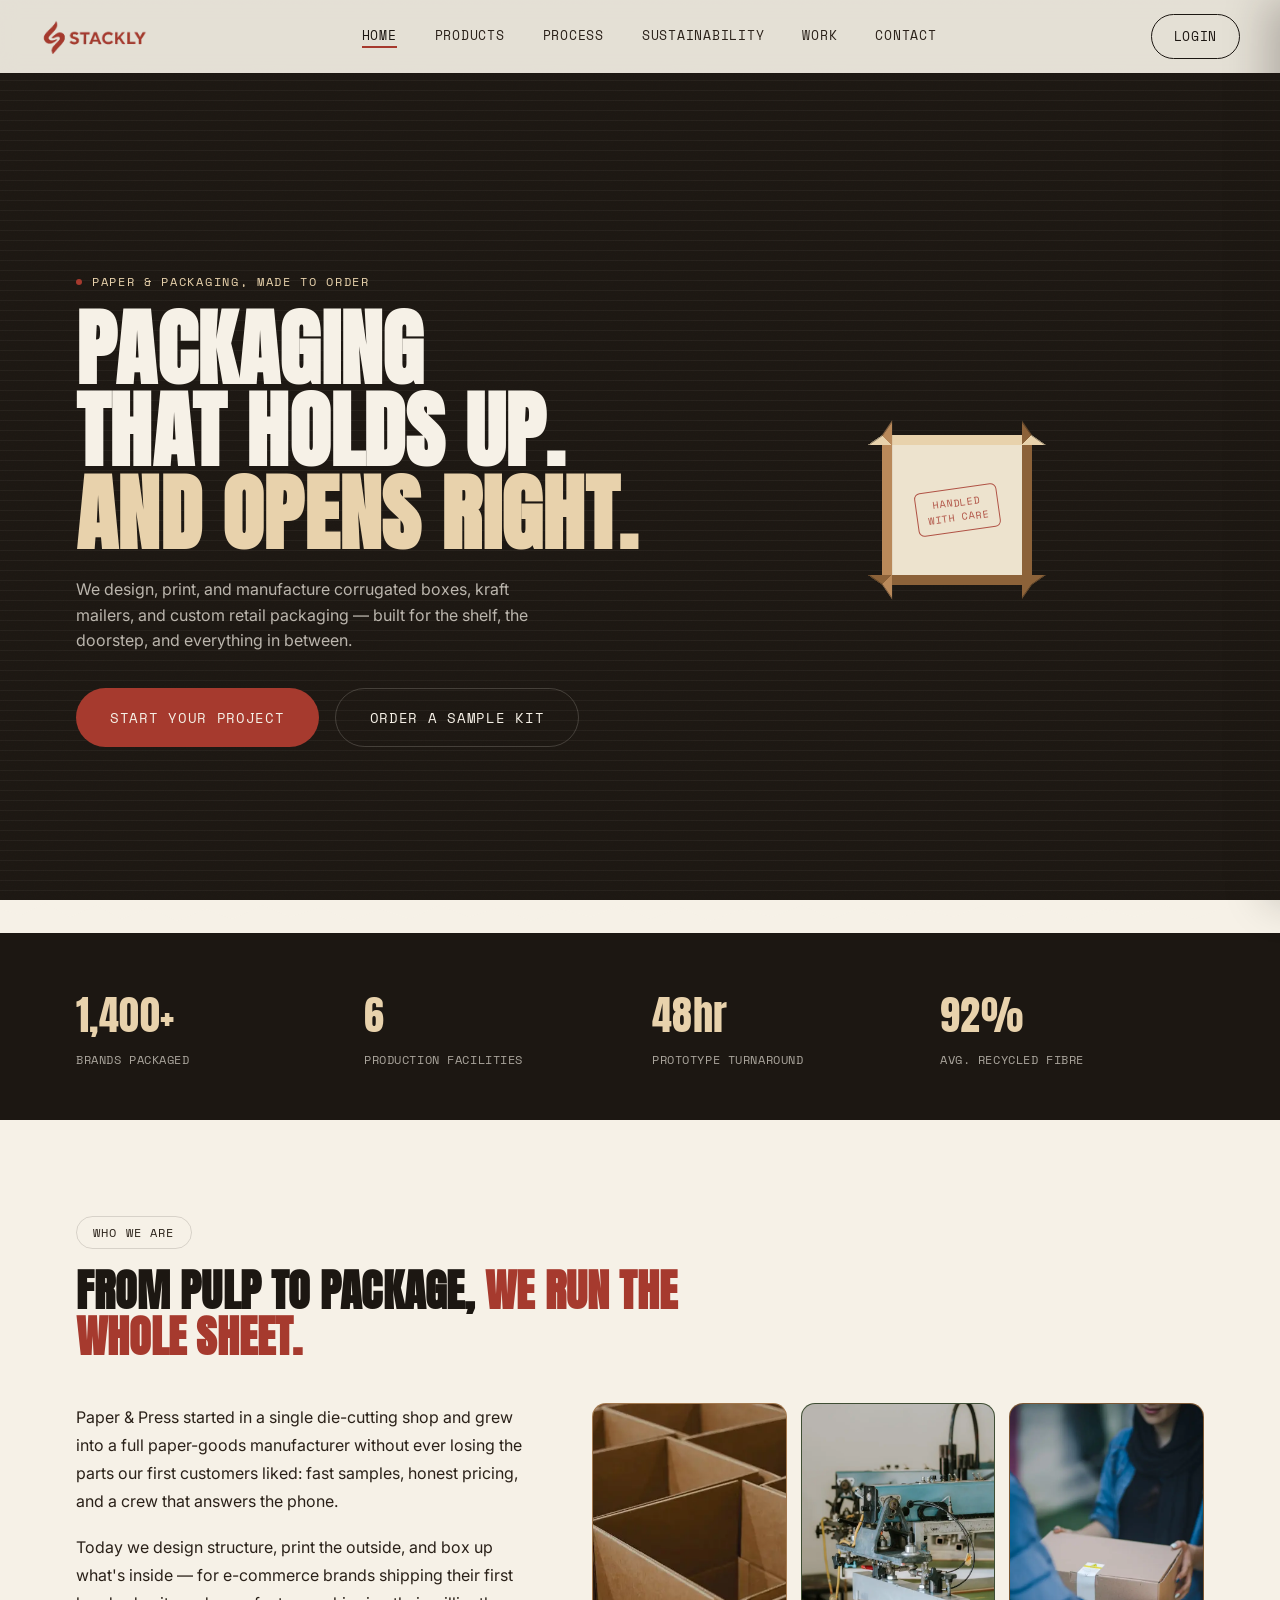
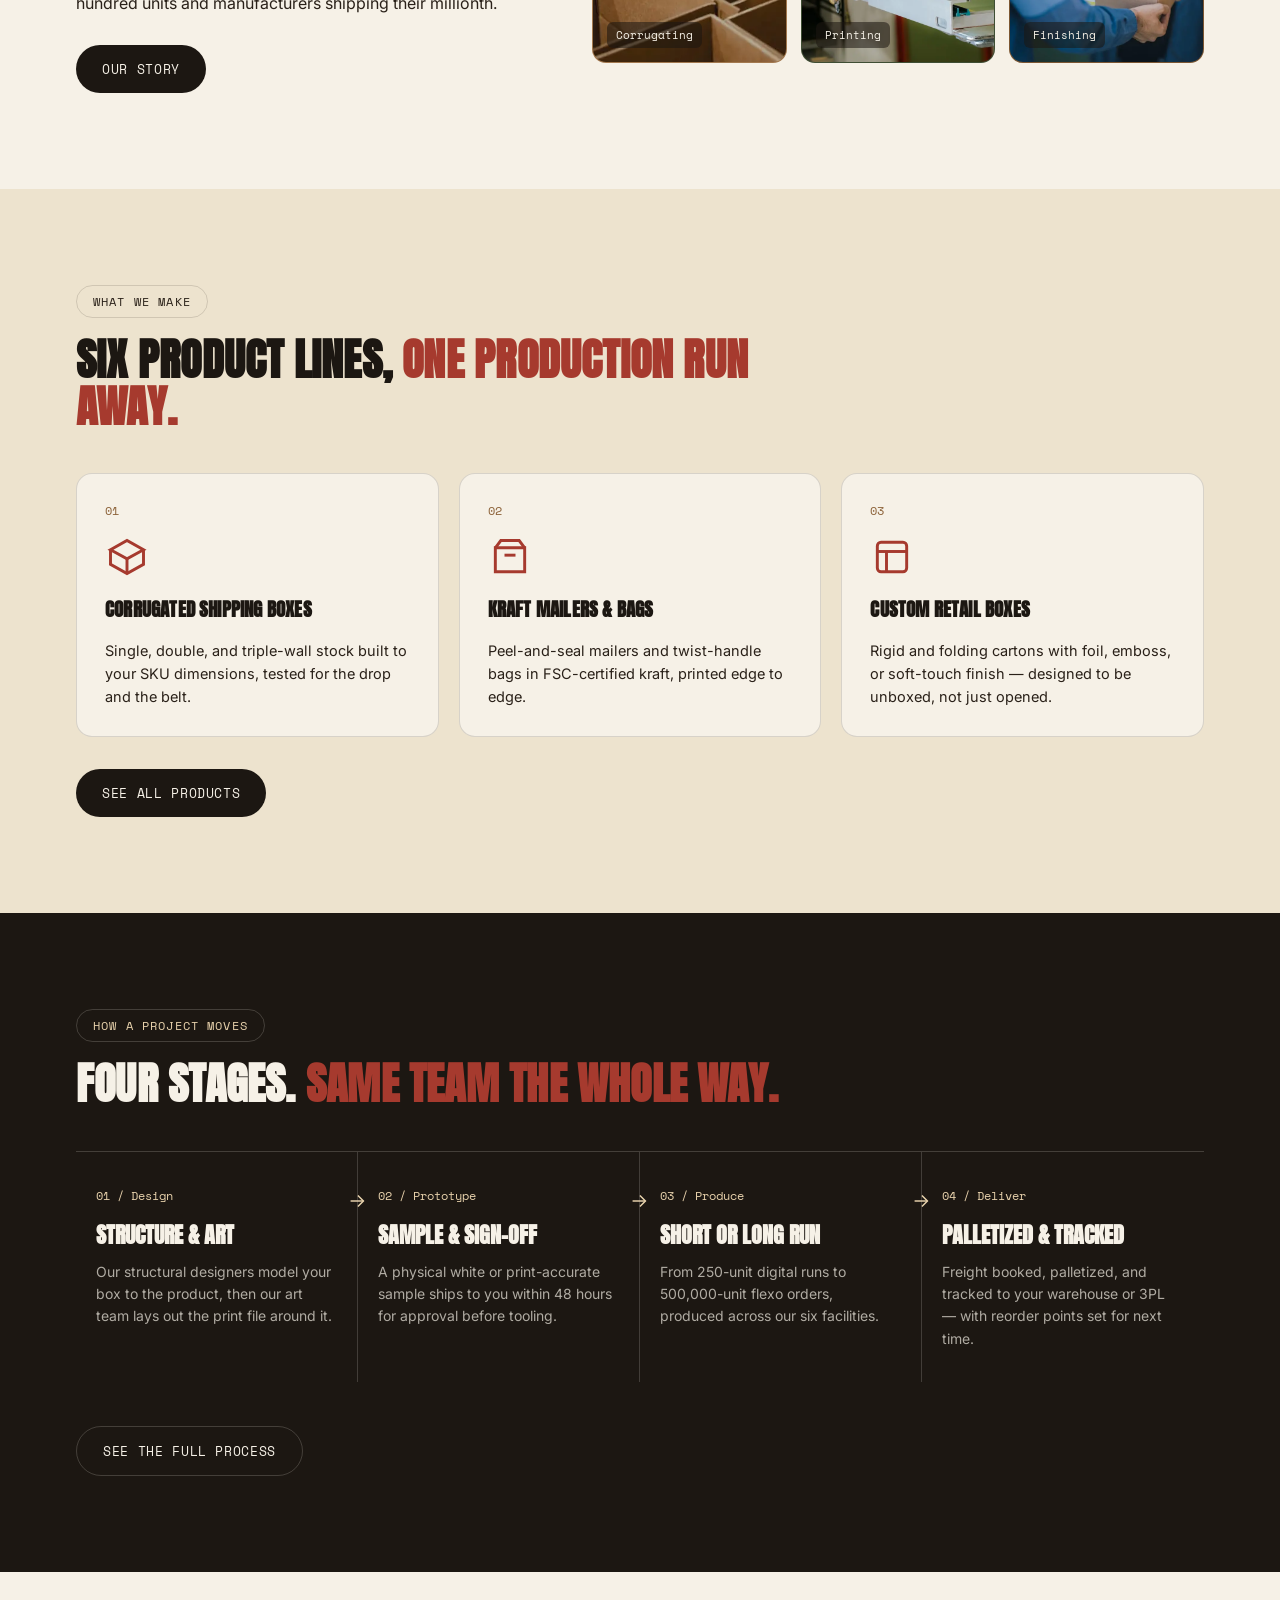
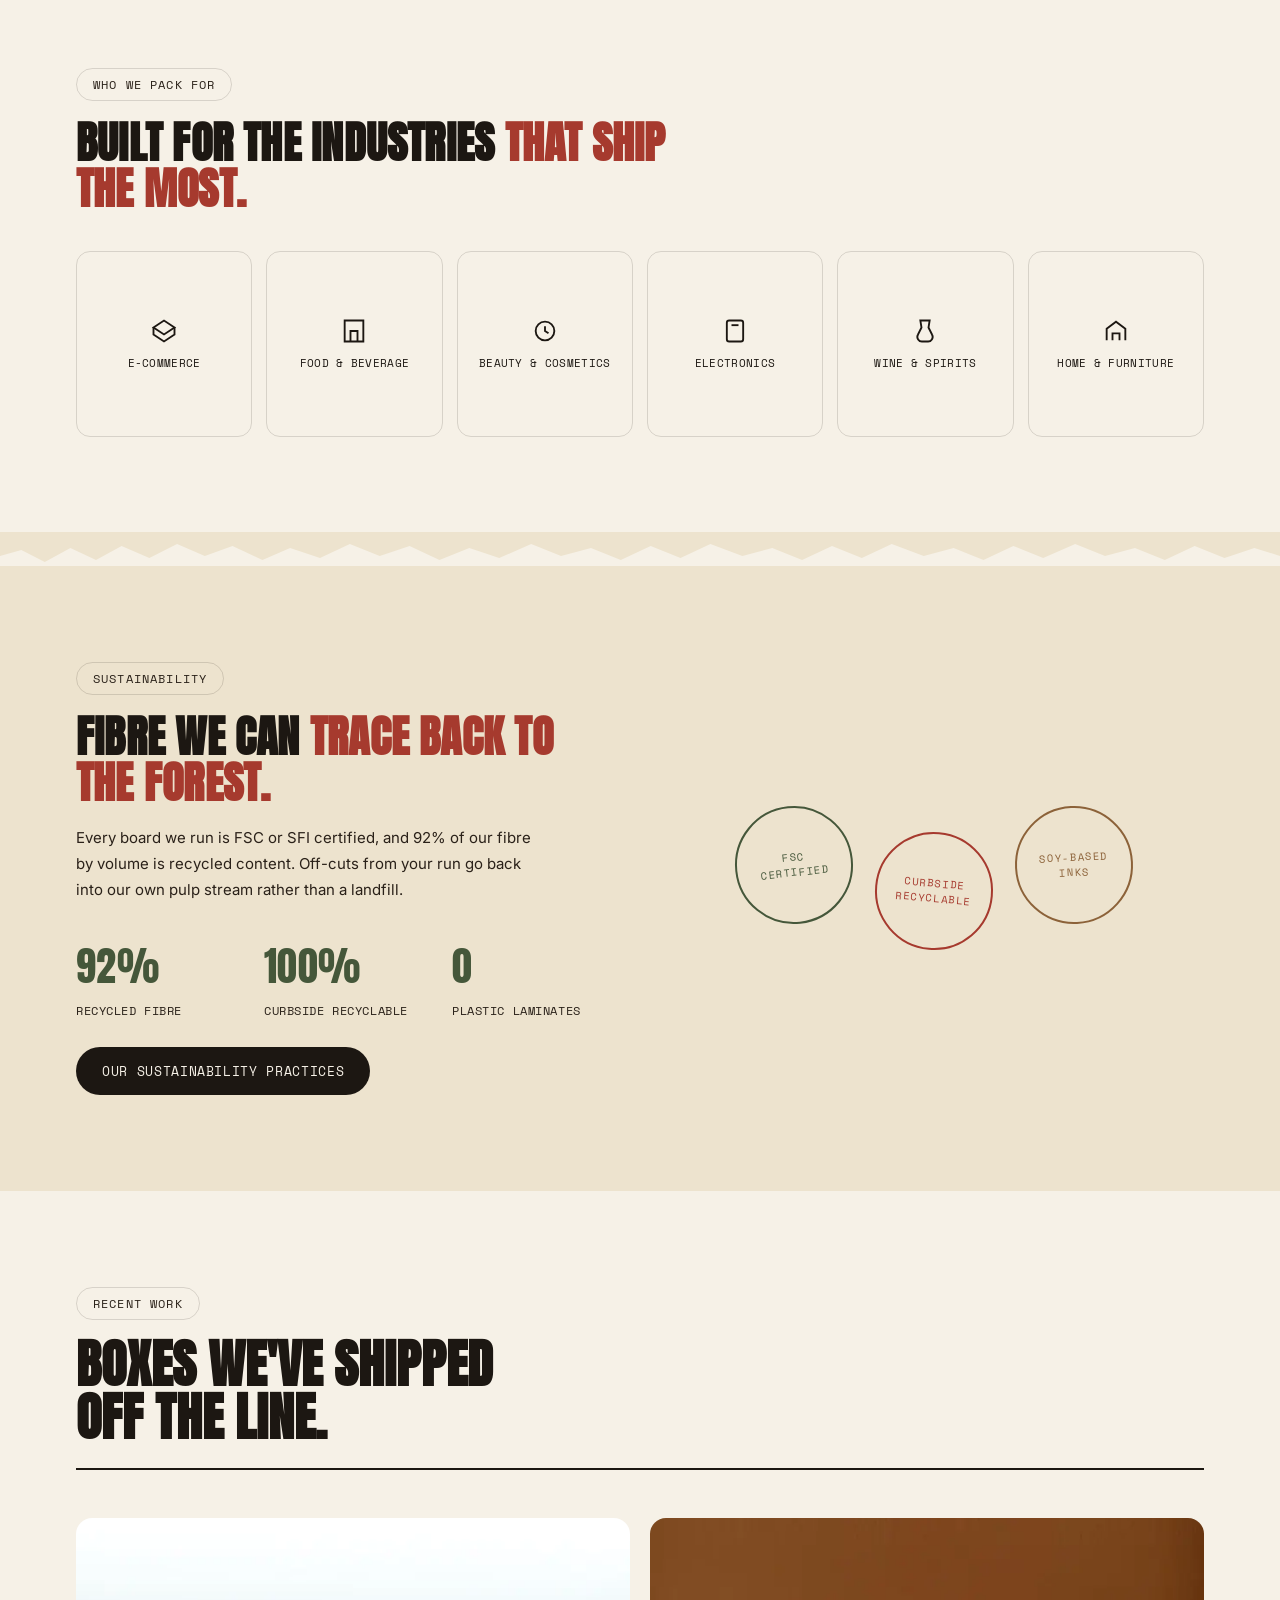
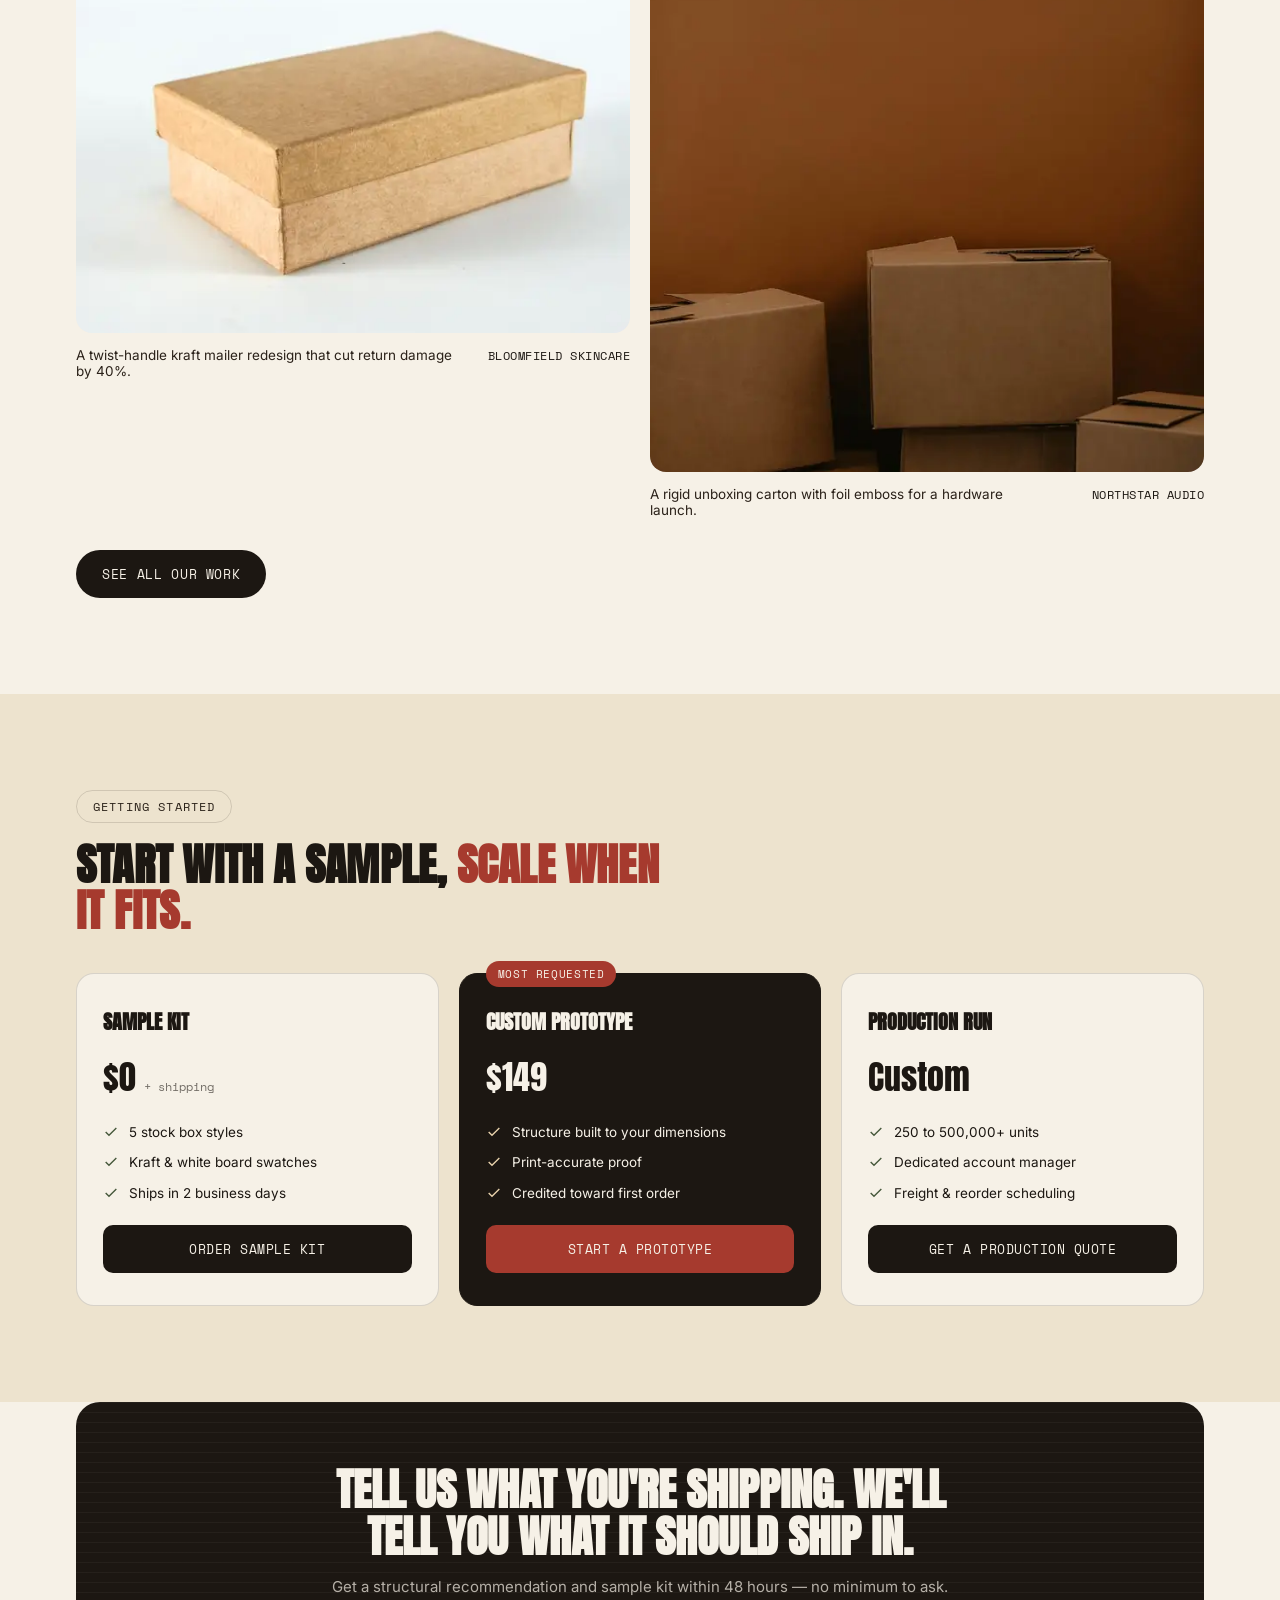
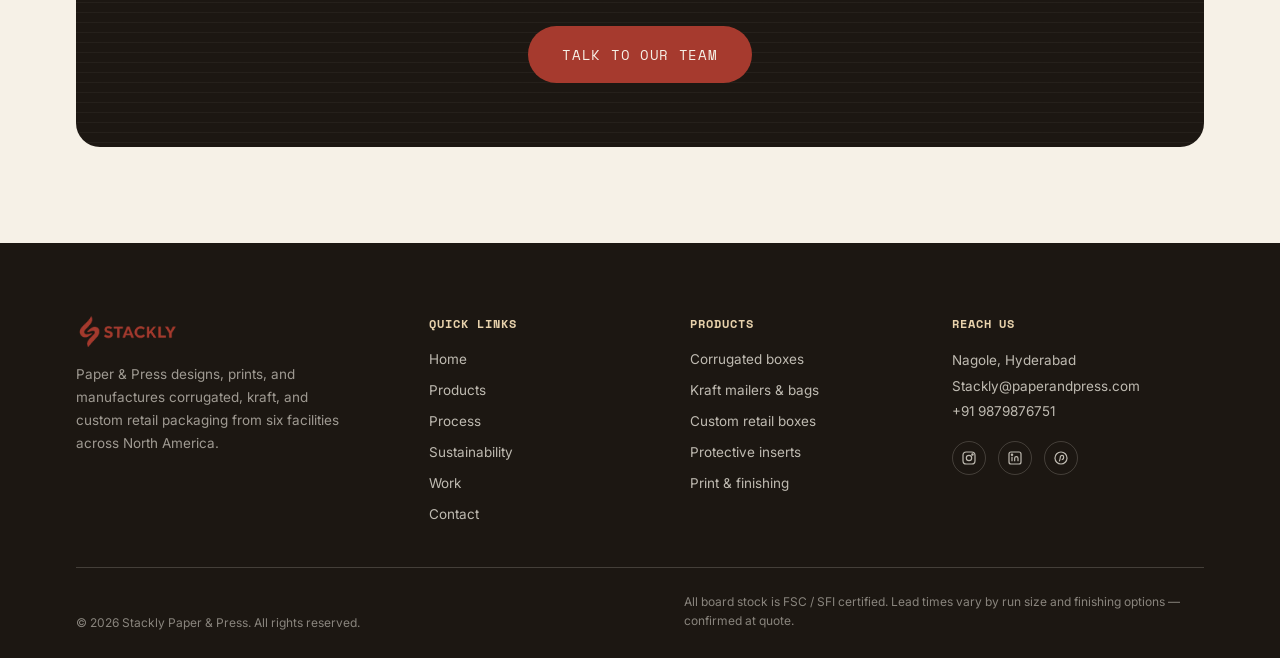
==== commit dd800749: "inserted" ====
--- a/index.html
+++ b/index.html
@@ -672,7 +672,7 @@
 <header class="site-header" id="site-header">
   <div class="header-inner">
     <a href="index.html" class="logo-slot" aria-label="Homepage">
-      <img src="./Assets/Stacklyimg1.webp" alt="Paper & Press logo" class="logo-img">
+      <img src="./Assets/Stacklyimg4.webp" alt="" class="logo-img">
     </a>
 
     <nav class="header-nav">
@@ -732,11 +732,7 @@
           <span>Order a sample kit</span>
         </button>
       </div>
-      <div class="hero-meta">
-        <div><strong>1,400+</strong>brands packaged</div>
-        <div><strong>38</strong>countries shipped</div>
-        <div><strong>92%</strong>recycled fibre avg.</div>
-      </div>
+      
     </div>
 
     <div class="box-stage" aria-hidden="true">
@@ -750,7 +746,7 @@
     </div>
   </div>
 
-  <div class="scroll-cue"><span>Scroll</span><span class="line"></span></div>
+ 
 </section>
 
 <!-- ======================= TORN DIVIDER ======================= -->
@@ -1010,7 +1006,7 @@
     <div class="footer-top">
       <div class="footer-brand">
         <a href="index.html" class="footer-logo-slot" aria-label="Homepage">
-          <img src="./Assets/Stacklyimg1.webp" alt="Paper & Press logo" class="footer-logo-img">
+          <img src="./Assets/Stacklyimg4.webp" alt="Paper & Press logo" class="footer-logo-img">
         </a>
         <p>Paper &amp; Press designs, prints, and manufactures corrugated, kraft, and custom retail packaging from six facilities across North America.</p>
       </div>
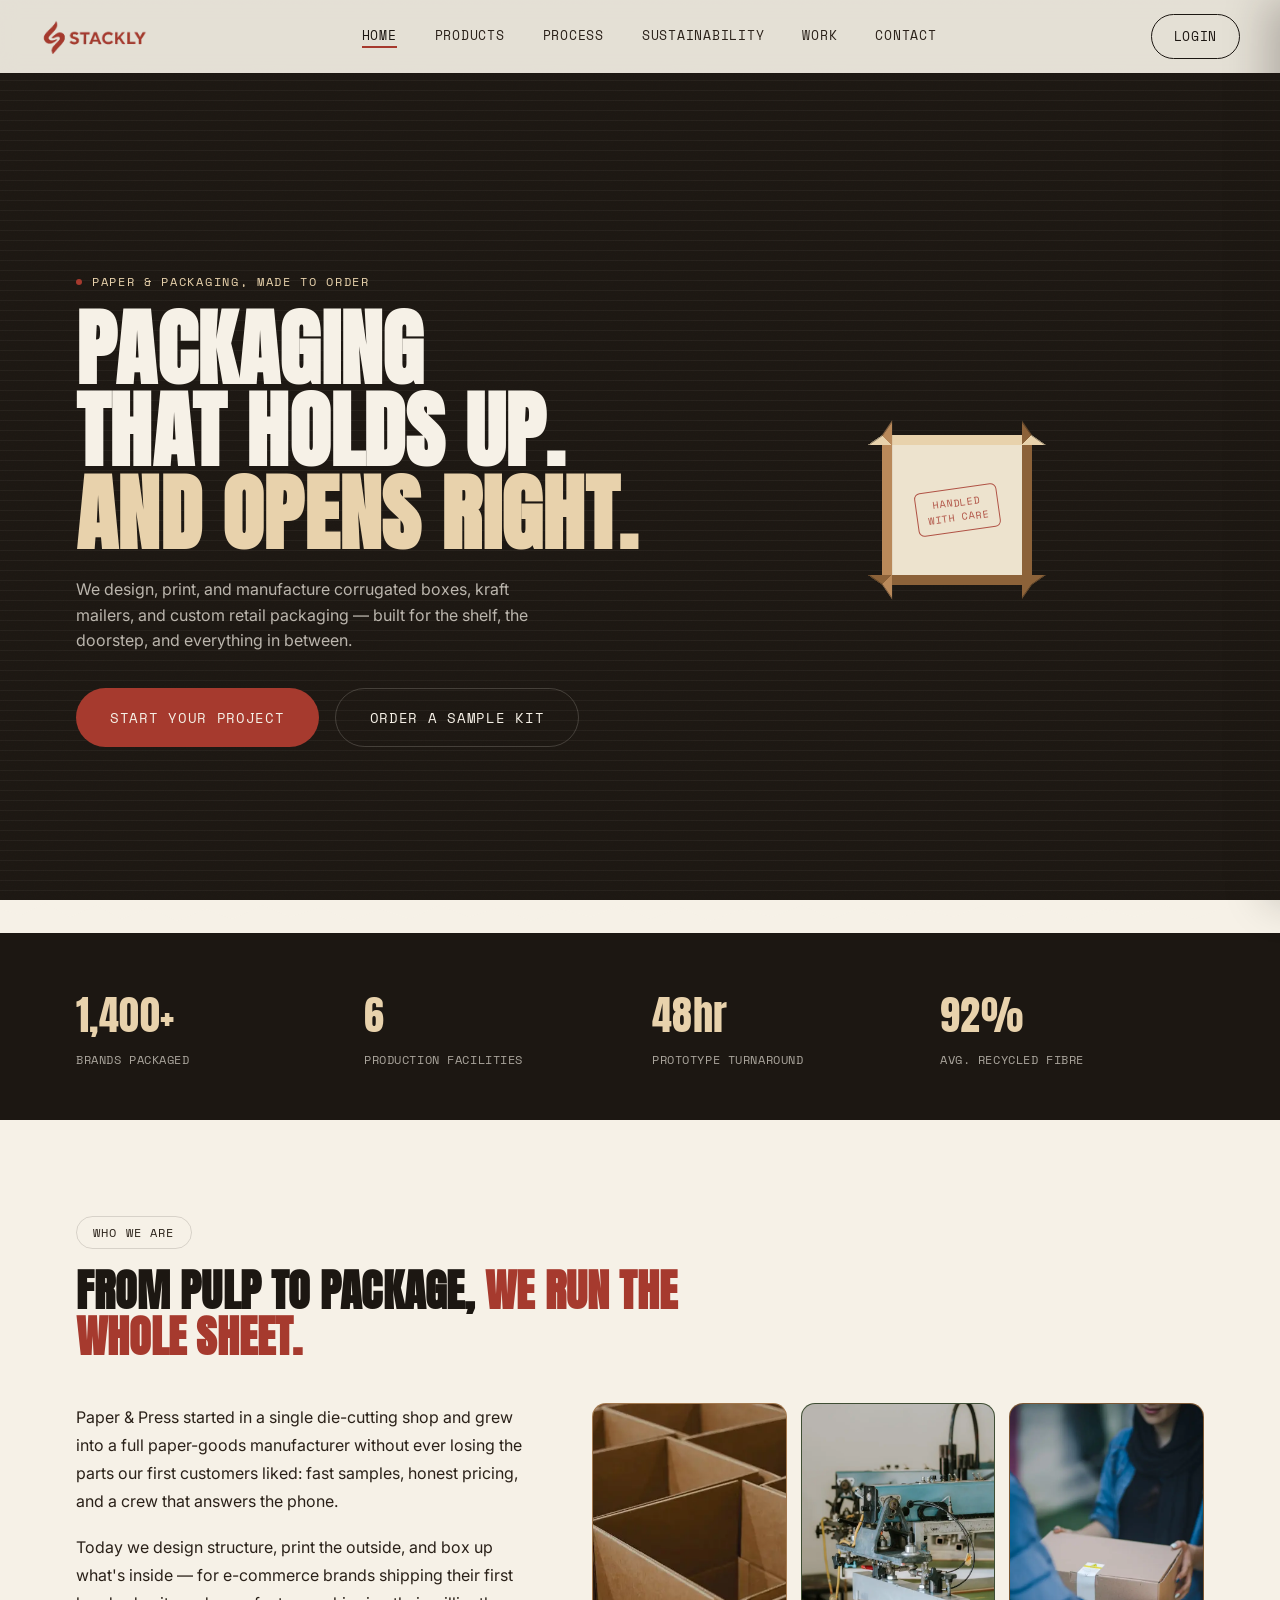
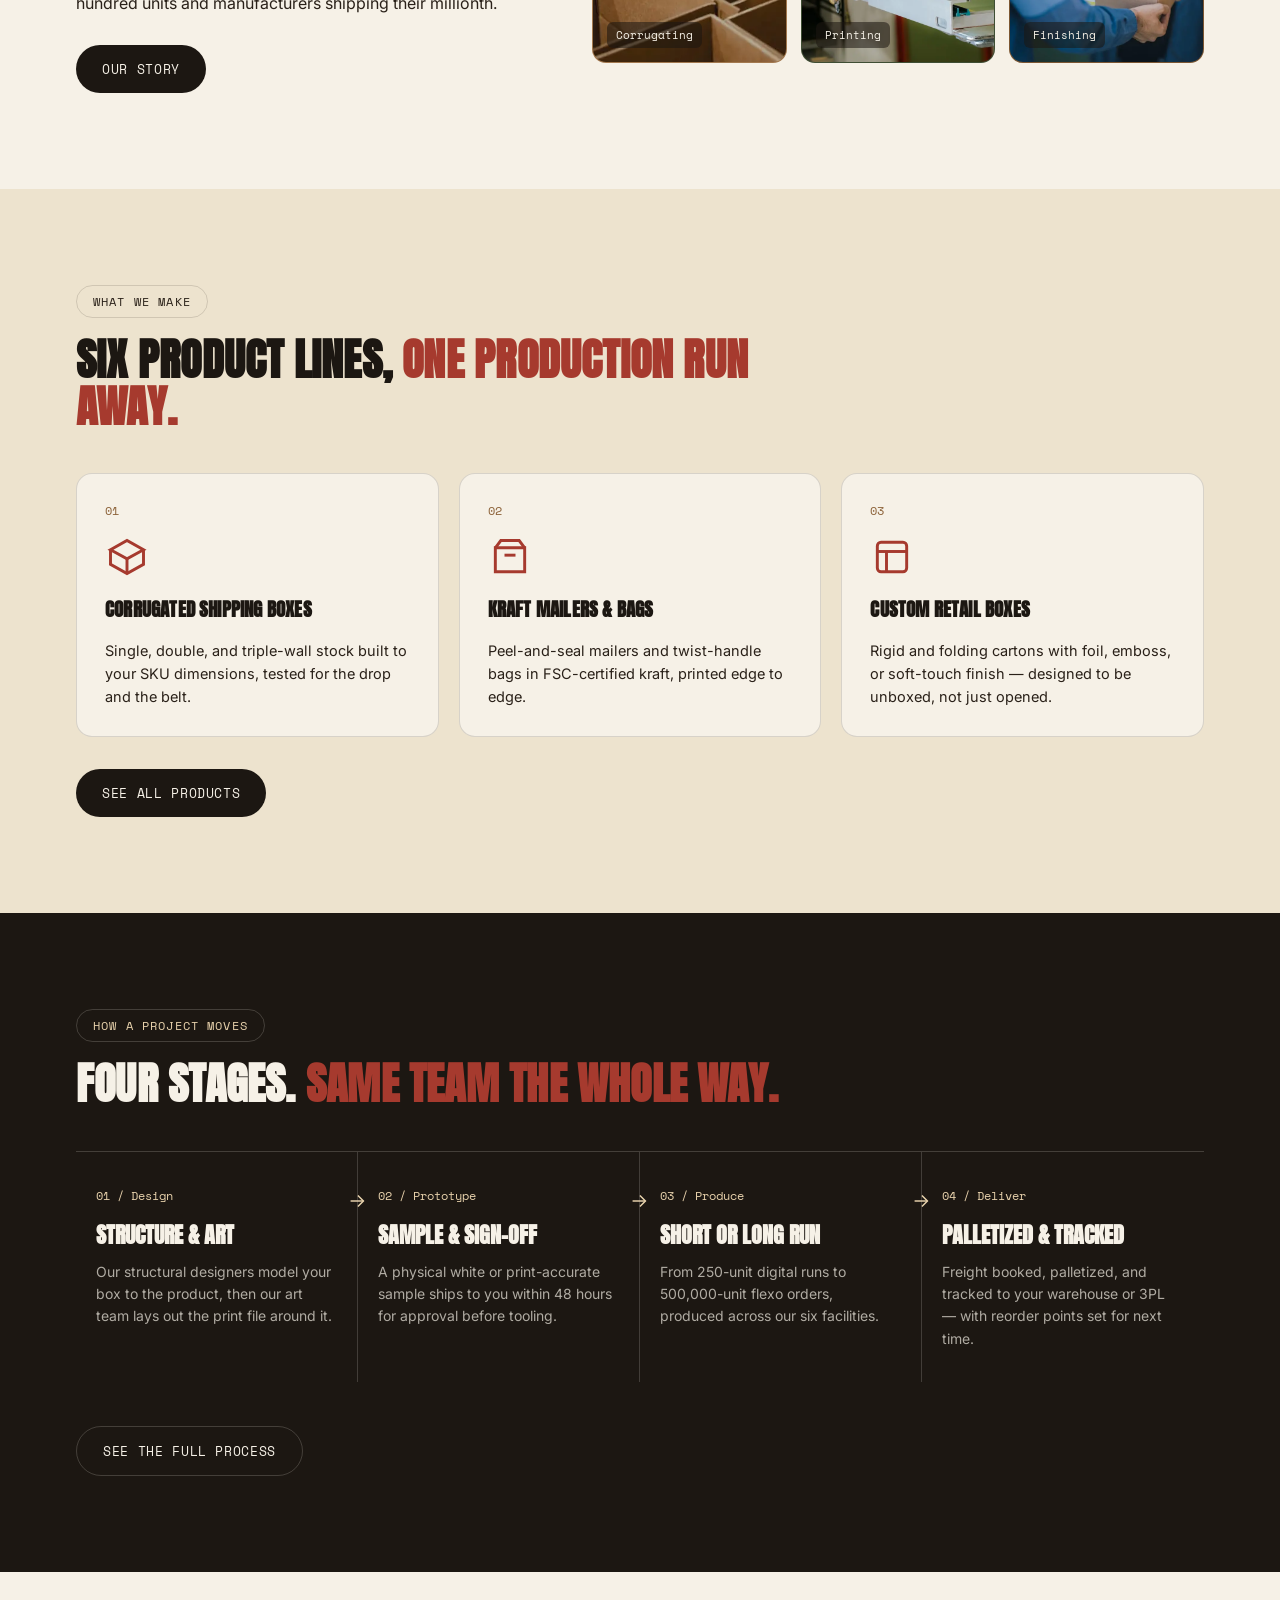
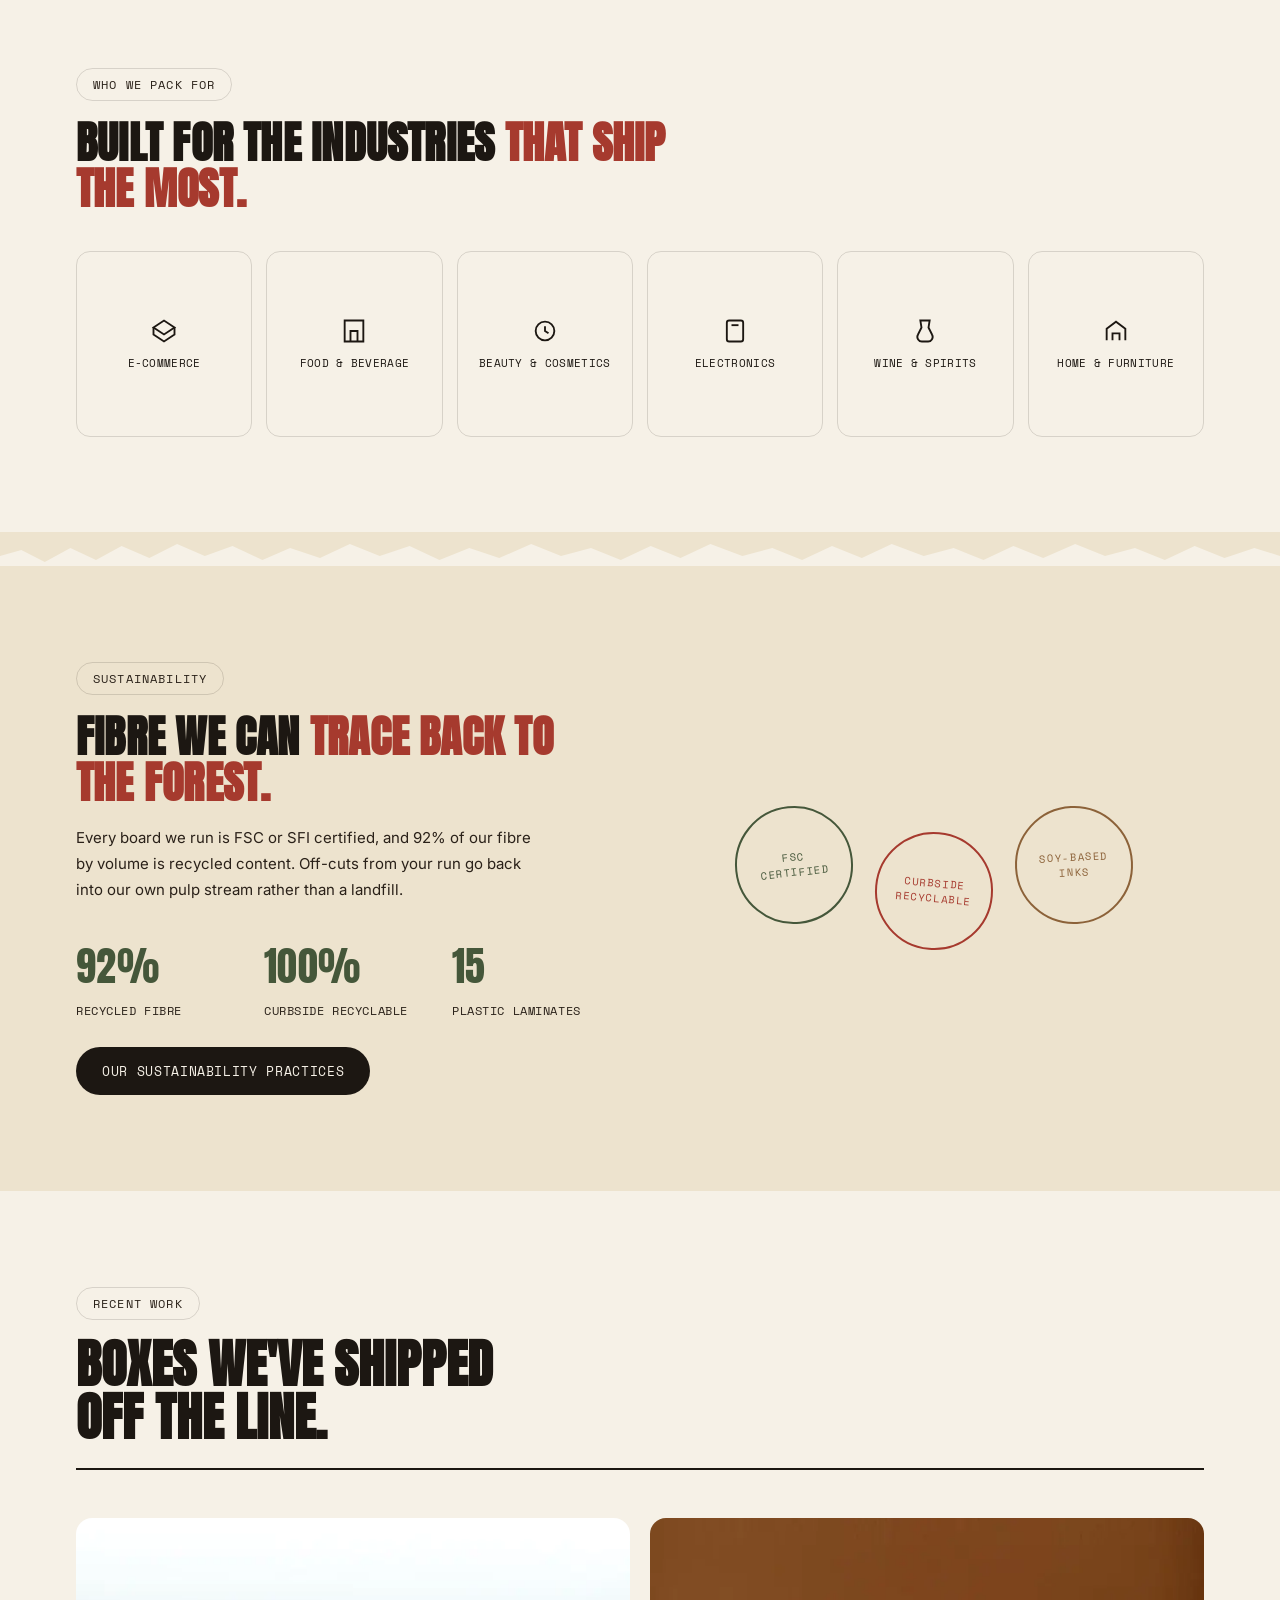
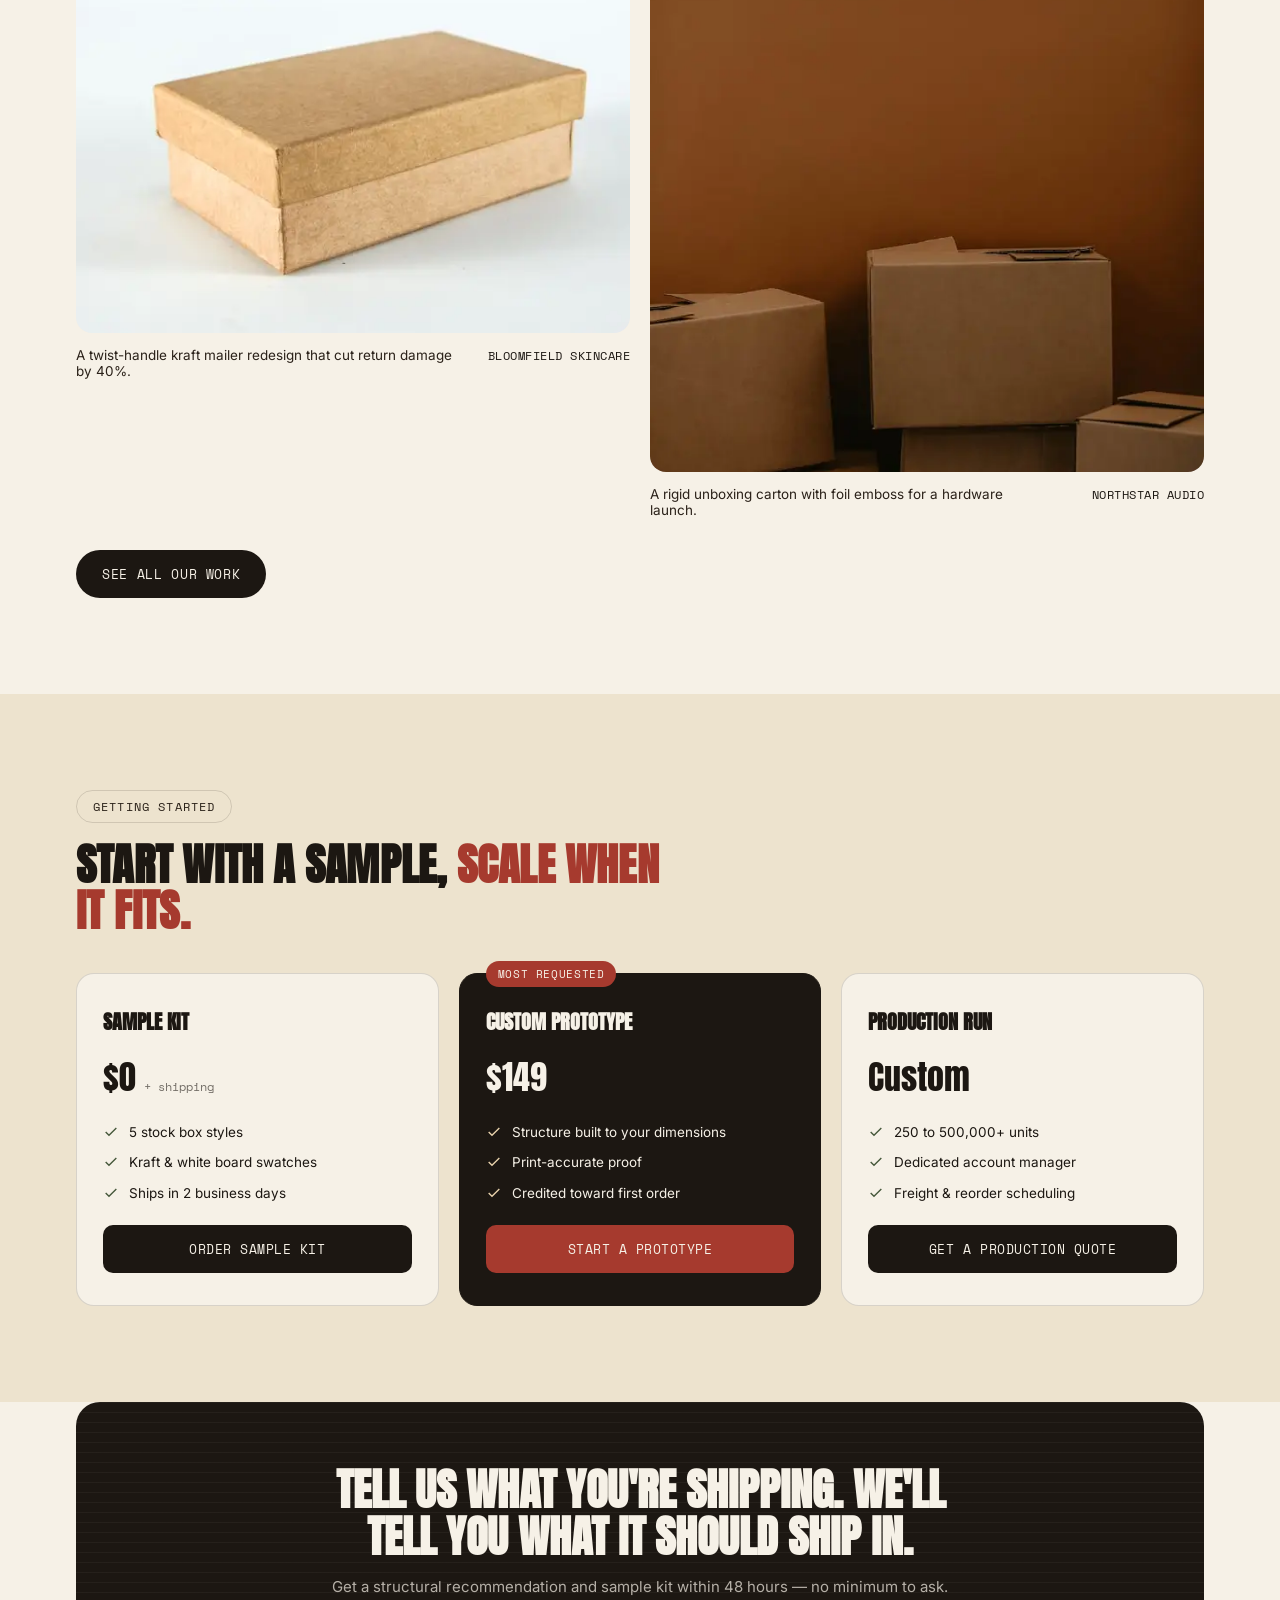
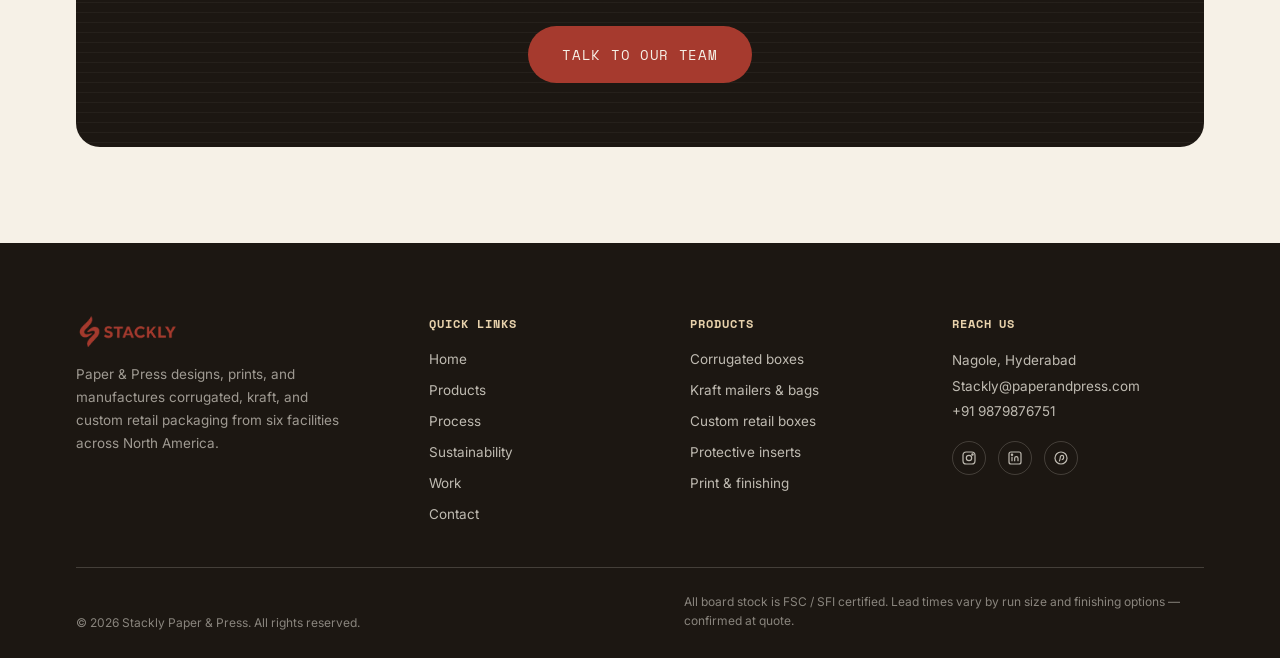
==== commit f09909c5: "inserting" ====
--- a/index.html
+++ b/index.html
@@ -211,7 +211,7 @@
     }
     .mobile-sheet {
       position:absolute; top:0; right:0; bottom:0;
-      width:85%; max-width:340px;
+      width:100%; max-width:none;
       height:100vh; height:100dvh;
       background-color:var(--paper);
       color:var(--ink);
@@ -219,7 +219,7 @@
       box-shadow:-12px 0 40px rgba(28,23,18,0.25);
       transform:translateX(100%);
       transition:transform 0.5s var(--ease);
-      display:flex; flex-direction:column; justify-content:space-between;
+      display:flex; flex-direction:column; justify-content:space-between; align-items:center;
       padding:100px 32px 40px;
       overflow-y:auto;
     }
@@ -227,7 +227,7 @@
     .mobile-menu.open .mobile-menu-backdrop { opacity:1; }
     .mobile-menu.open .mobile-sheet { transform:translateX(0); }
 
-    .mobile-nav-links { display:flex; flex-direction:column; gap:22px; }
+    .mobile-nav-links { display:flex; flex-direction:column; align-items:center; gap:22px; text-align:center; }
     .mobile-nav-links a {
       font-family:var(--display); font-size:28px; letter-spacing:0.01em;
       color:var(--ink);
@@ -245,7 +245,7 @@
     .mobile-sheet .roll-btn {
       opacity:0; transform:translateY(14px);
       transition:opacity 0.5s var(--ease) 0.45s, transform 0.5s var(--ease) 0.45s, background 0.3s var(--ease), color 0.3s var(--ease);
-      align-self:flex-start;
+      align-self:center;
     }
     .mobile-menu.open .mobile-sheet .roll-btn { opacity:1; transform:translateY(0); }
     .mobile-sheet .roll-btn.ghost { color:var(--ink); border-color:var(--line); }
@@ -896,7 +896,7 @@
         <div class="stats-grid" style="margin-top:32px; grid-template-columns:repeat(3,1fr);">
           <div><div class="stat-number" style="color:var(--forest);">92%</div><div class="stat-label" style="color:var(--ink-soft);">Recycled fibre</div></div>
           <div><div class="stat-number" style="color:var(--forest);">100%</div><div class="stat-label" style="color:var(--ink-soft);">Curbside recyclable</div></div>
-          <div><div class="stat-number" style="color:var(--forest);">0</div><div class="stat-label" style="color:var(--ink-soft);">Plastic laminates</div></div>
+          <div><div class="stat-number" style="color:var(--forest);">15</div><div class="stat-label" style="color:var(--ink-soft);">Plastic laminates</div></div>
         </div>
         <button class="roll-btn dark" style="margin-top:28px;" onclick="window.location.href='404.html';">
           <span>Our sustainability practices</span>
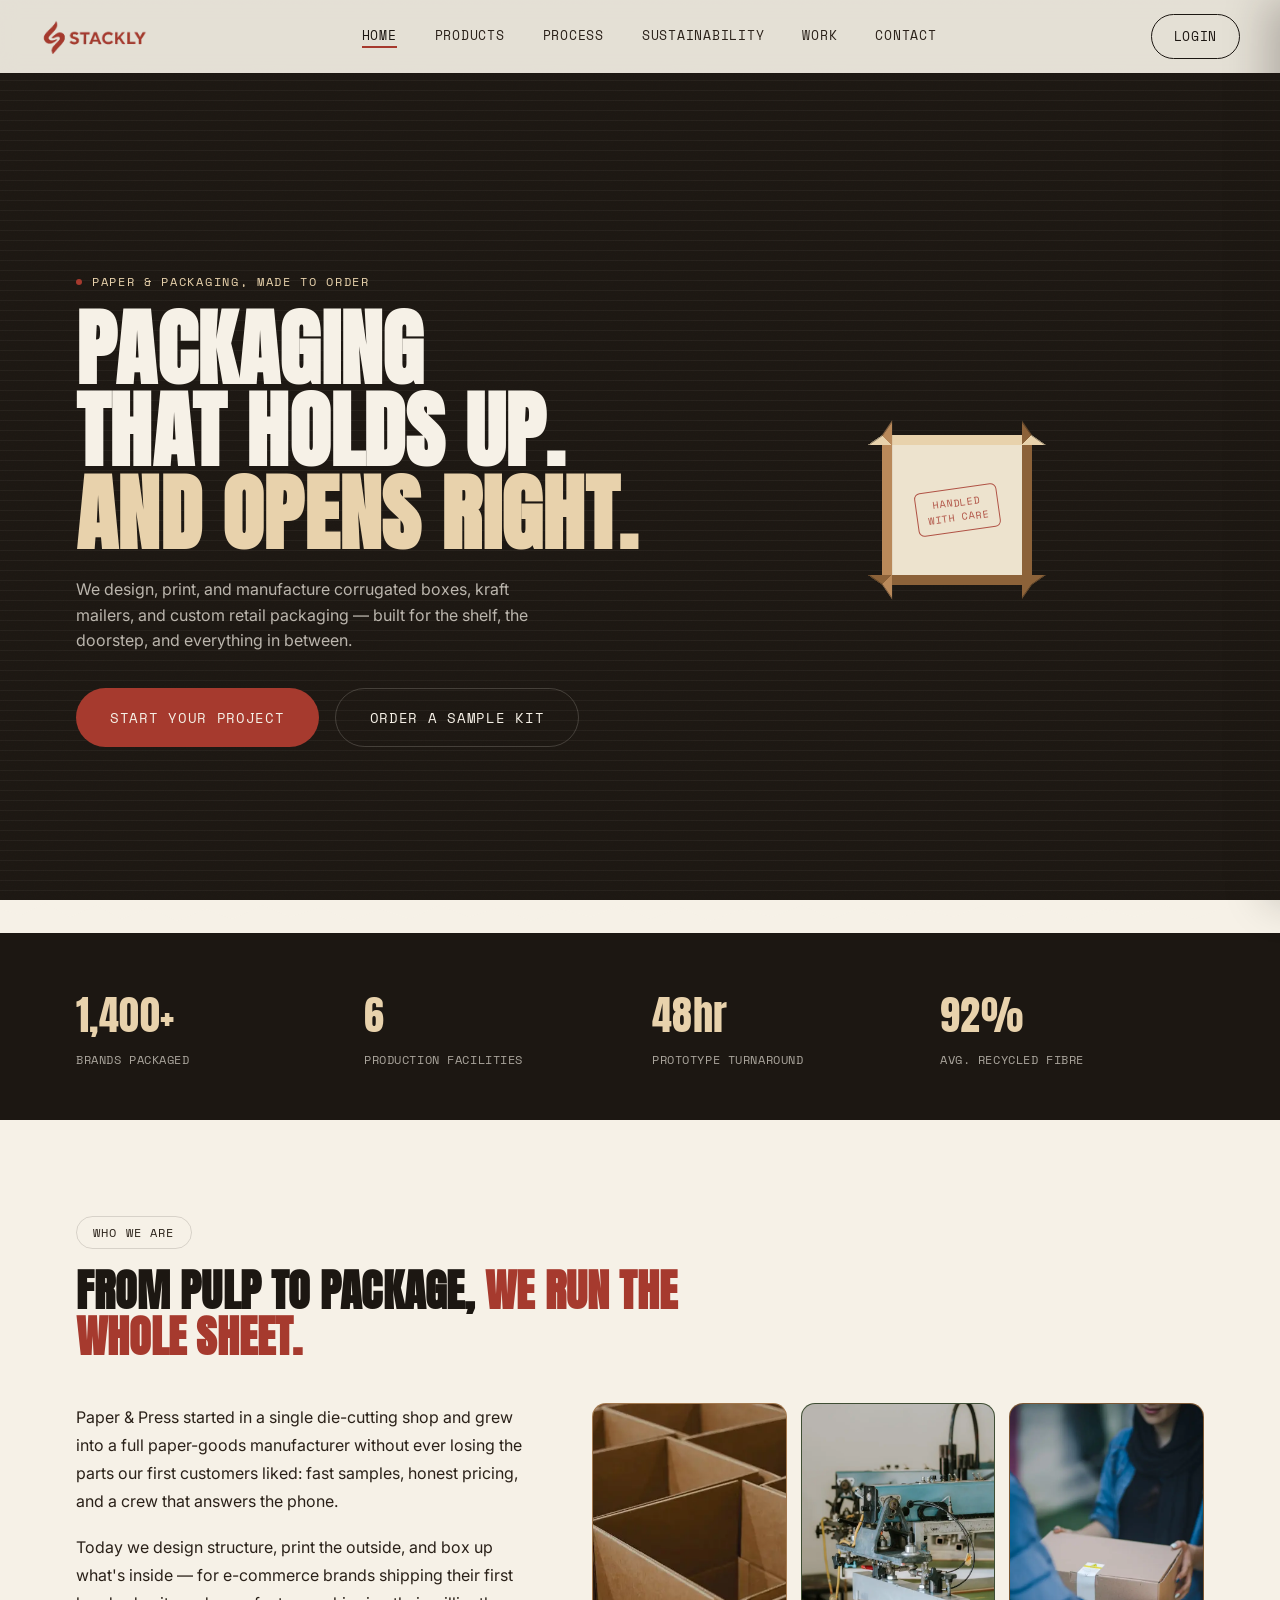
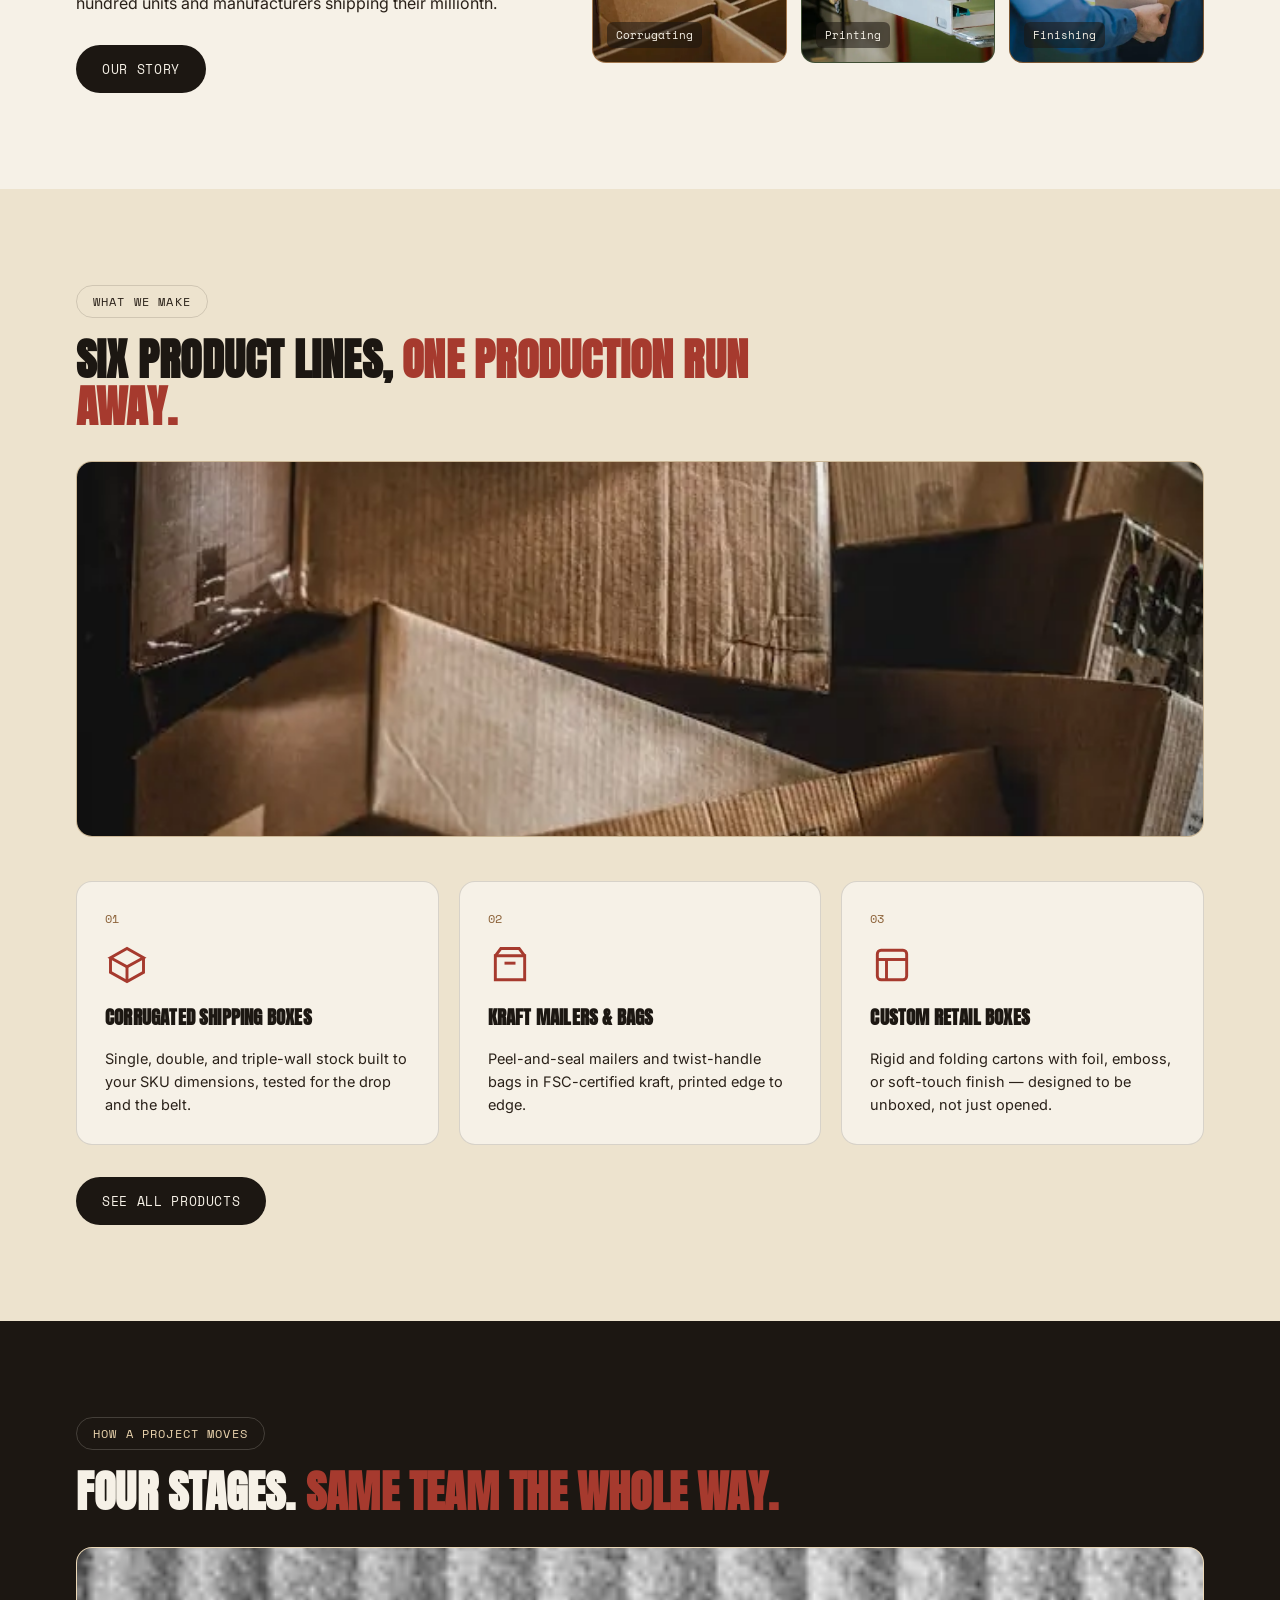
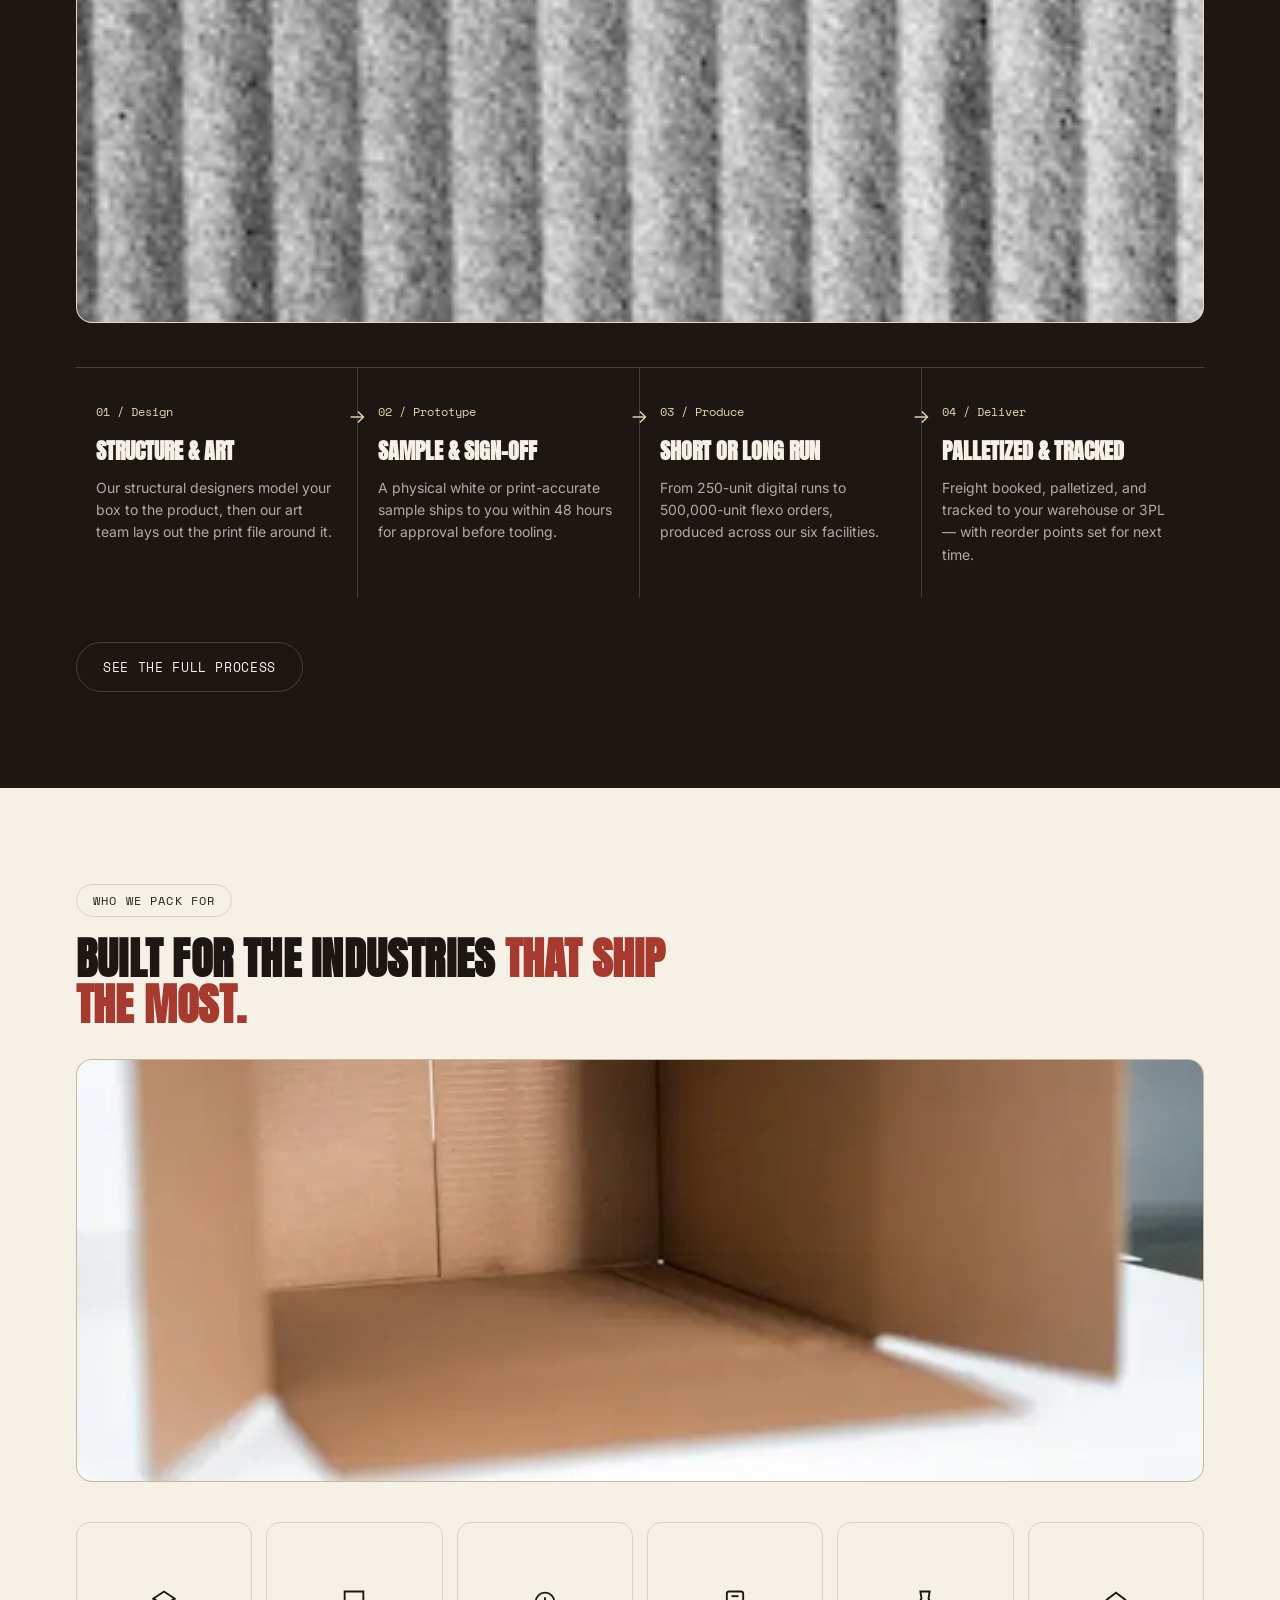
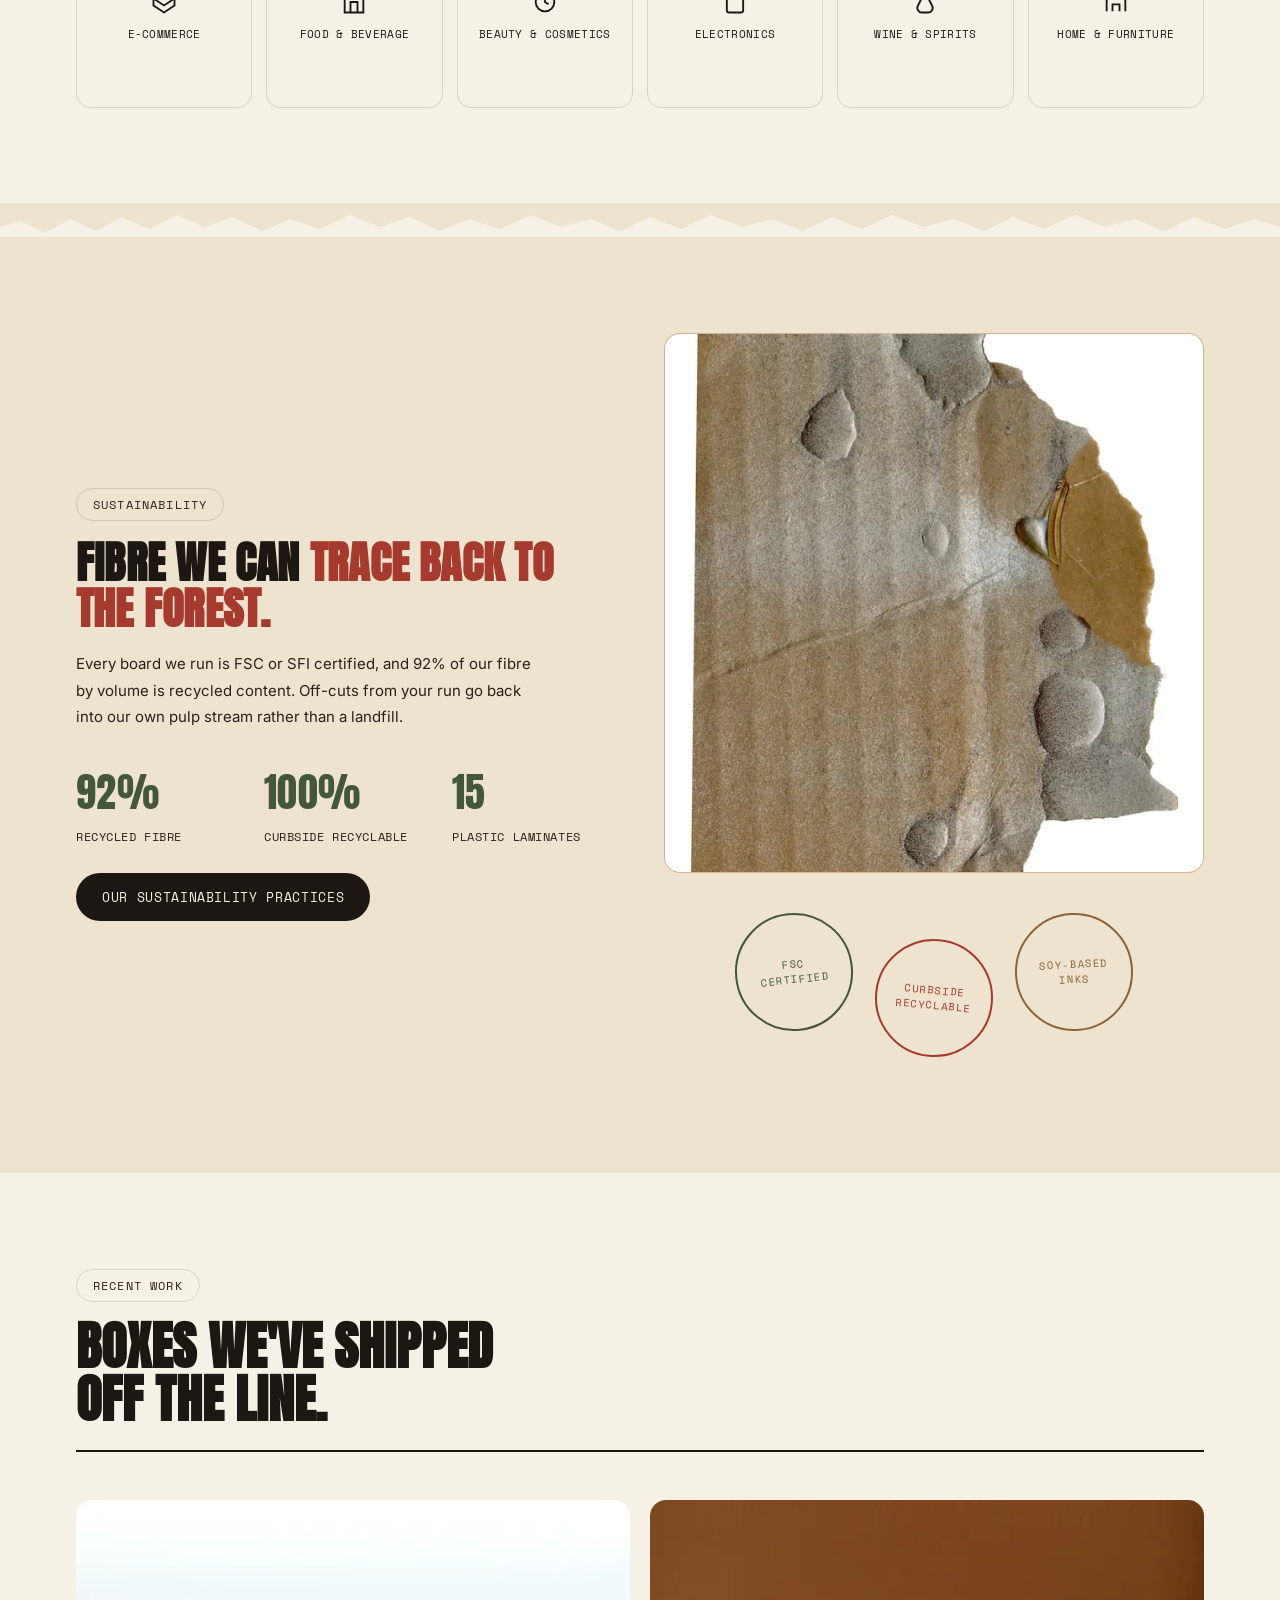
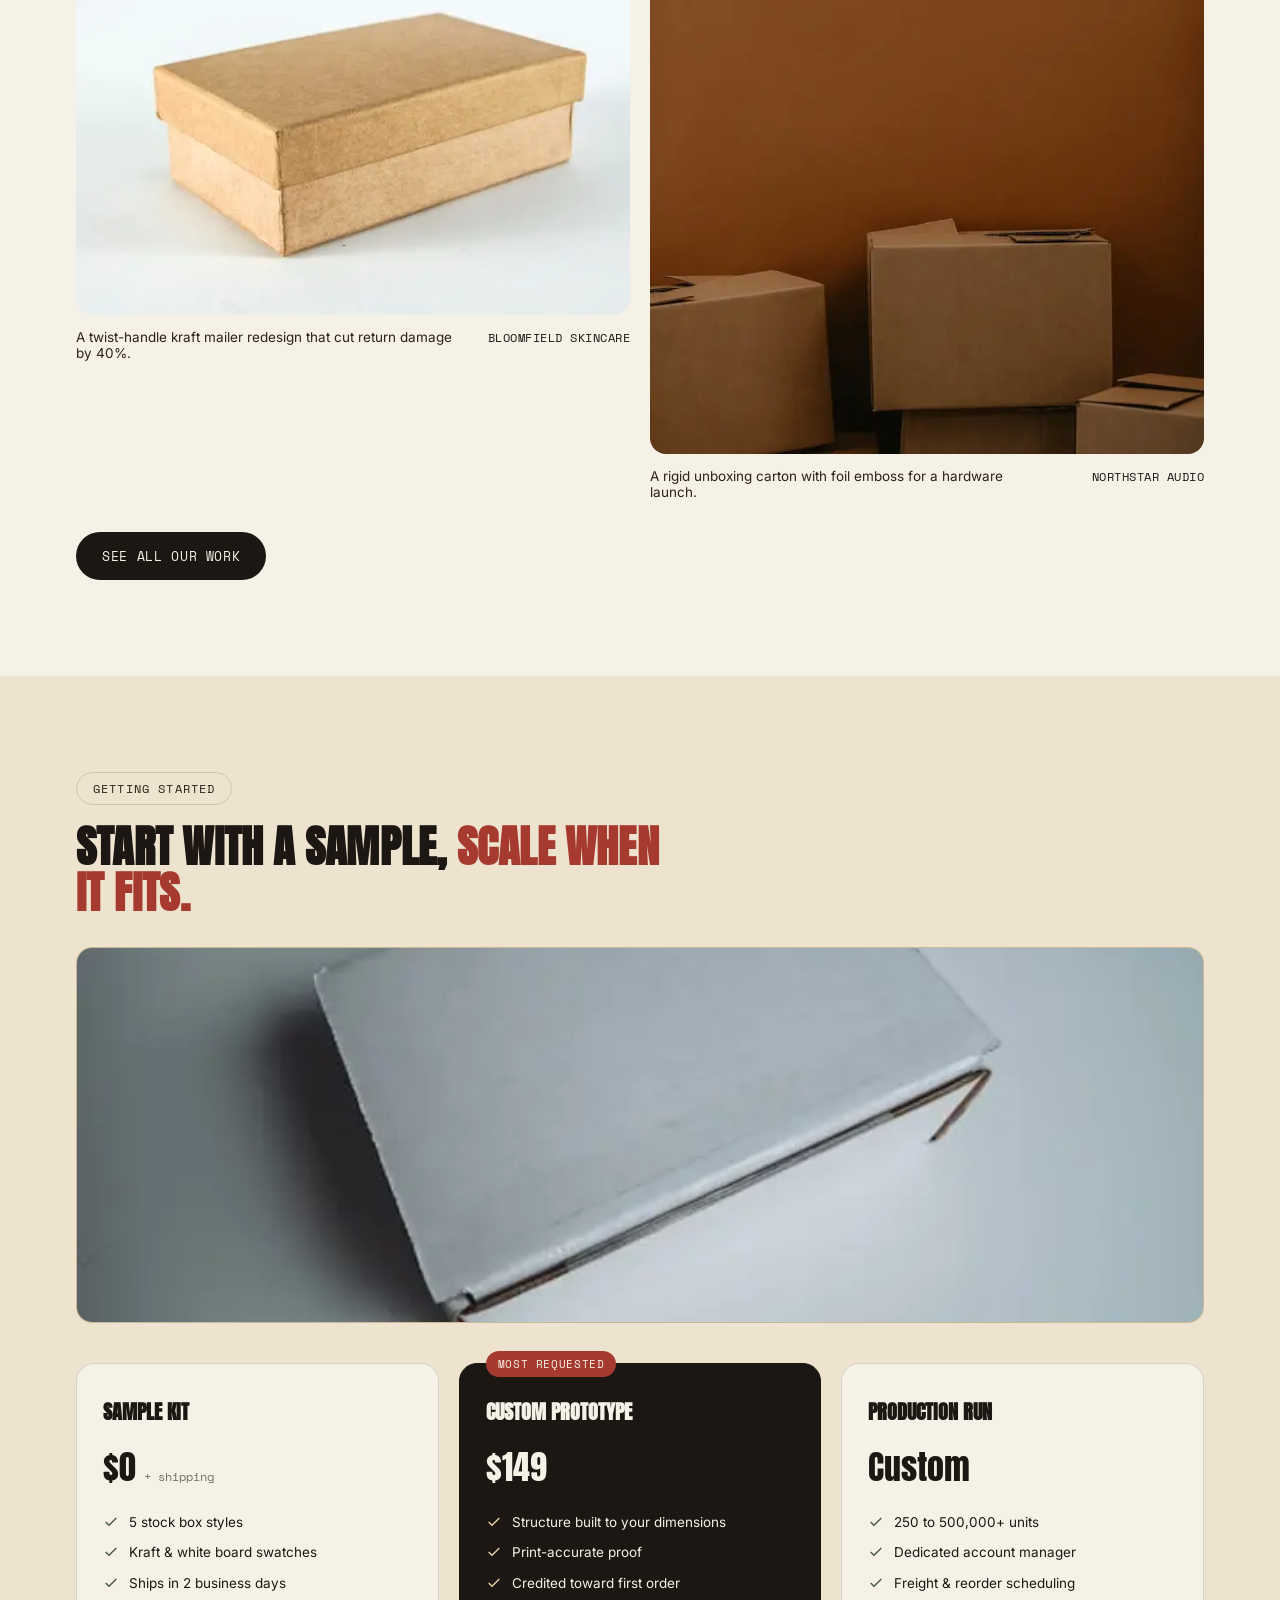
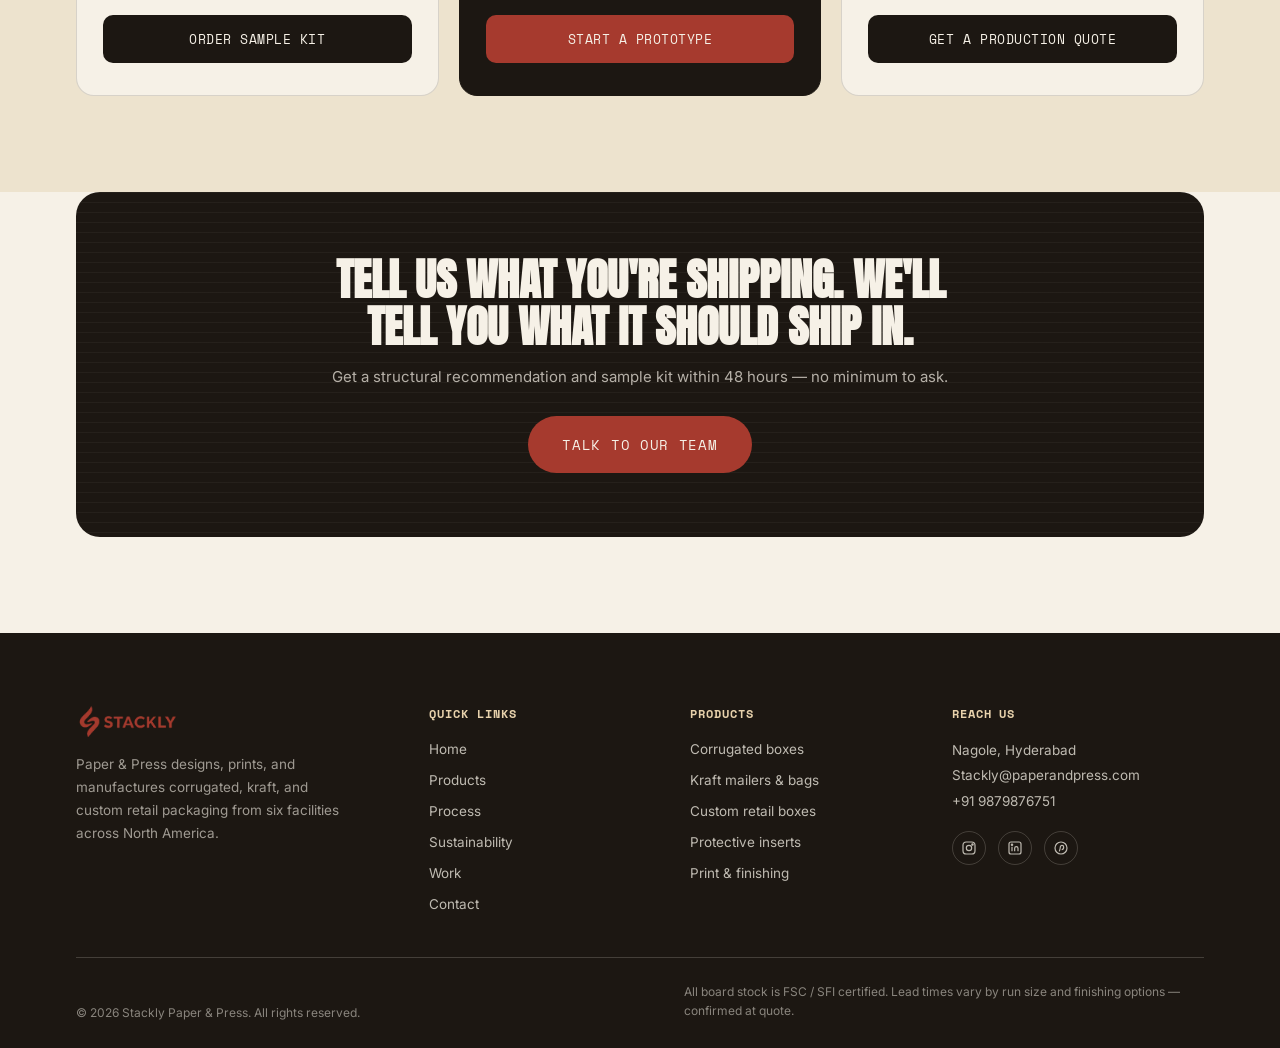
==== commit dec084d8: "updated" ====
--- a/index.html
+++ b/index.html
@@ -665,6 +665,17 @@
     .option-grid { display:grid; grid-template-columns:1fr; gap:20px; }
     @media (min-width:640px) { .option-grid { grid-template-columns:repeat(2,1fr); } }
     @media (min-width:1024px) { .option-grid { grid-template-columns:repeat(4,1fr); } }
+
+    /* ==========================================================================
+       NEW — extra photo inserts added to previously image-less sections
+       ========================================================================== */
+    .insert-photo { border-radius:16px; overflow:hidden; border:1px solid var(--line); background:var(--kraft-light); }
+    .insert-photo img { width:100%; height:100%; object-fit:cover; display:block; }
+    .insert-photo.ratio-wide { aspect-ratio:21/9; }
+    .insert-photo.ratio-banner { aspect-ratio:16/6; }
+    .insert-photo.ratio-1x1 { aspect-ratio:1/1; }
+    .section-dark .insert-photo { border-color:var(--line-light); }
+    @media (min-width:768px) { .insert-photo.ratio-wide { aspect-ratio:3/1; } }
   </style>
 </head>
 <body>
@@ -796,6 +807,11 @@
     <div class="badge-row"><span class="badge-pill">What we make</span></div>
     <h2 class="section-heading">Six product lines, <em>one production run away.</em></h2>
 
+    <!-- NEW IMAGE 1 — products preview banner -->
+    <div class="insert-photo ratio-wide reveal" style="margin-top:32px;">
+      <img src="./Assets/edit1.webp" alt="Stacked corrugated shipping boxes ready for dispatch">
+    </div>
+
     <div class="product-grid" style="margin-top:44px;">
       <div class="product-card reveal">
         <span class="product-num">01</span>
@@ -830,6 +846,11 @@
     <div class="badge-row"><span class="badge-pill on-dark">How a project moves</span></div>
     <h2 class="section-heading" style="color:var(--paper);">Four stages. <em>Same team the whole way.</em></h2>
 
+    <!-- NEW IMAGE 2 — process preview banner -->
+    <div class="insert-photo ratio-wide reveal" style="margin-top:32px;">
+      <img src="./Assets/edit2.webp" alt="Close-up of corrugated cardboard texture on the production line">
+    </div>
+
     <div class="process-row" style="margin-top:44px;">
       <div class="process-step">
         <span class="num">01 / Design</span>
@@ -868,6 +889,11 @@
   <div class="wrap px">
     <div class="badge-row"><span class="badge-pill">Who we pack for</span></div>
     <h2 class="section-heading tight">Built for the industries <em>that ship the most.</em></h2>
+
+    <!-- NEW IMAGE 3 — industries banner -->
+    <div class="insert-photo ratio-banner reveal" style="margin-top:32px;">
+      <img src="./Assets/edit3.webp" alt="Finished cardboard box ready for shipment across industries">
+    </div>
 
     <div class="industry-grid" style="margin-top:40px;">
       <div class="industry-card"><svg viewBox="0 0 24 24" fill="none" stroke="currentColor" stroke-width="1.6"><path d="M3 9l9-6 9 6-9 6-9-6z"/><path d="M3 9v6l9 6 9-6V9"/></svg><span>E-commerce</span></div>
@@ -902,10 +928,16 @@
           <span>Our sustainability practices</span>
         </button>
       </div>
-      <div class="stamp-cluster reveal">
-        <div class="stamp">FSC<br>Certified</div>
-        <div class="stamp">Curbside<br>Recyclable</div>
-        <div class="stamp">Soy-Based<br>Inks</div>
+      <div class="reveal" style="display:flex; flex-direction:column; gap:20px;">
+        <!-- NEW IMAGE 4 — sustainability fibre close-up -->
+        <div class="insert-photo ratio-1x1">
+          <img src="./Assets/edit4.webp" alt="Close-up of recycled kraft paper fibre used in sustainable packaging">
+        </div>
+        <div class="stamp-cluster">
+          <div class="stamp">FSC<br>Certified</div>
+          <div class="stamp">Curbside<br>Recyclable</div>
+          <div class="stamp">Soy-Based<br>Inks</div>
+        </div>
       </div>
     </div>
   </div>
@@ -951,6 +983,11 @@
     <div class="badge-row"><span class="badge-pill gray-300">Getting started</span></div>
     <h2 class="section-heading tight">Start with a sample, <em>scale when it fits.</em></h2>
 
+    <!-- NEW IMAGE 5 — pricing / sample kit banner -->
+    <div class="insert-photo ratio-wide reveal" style="margin-top:32px;">
+      <img src="./Assets/edit5.webp" alt="Closed white cardboard sample box ready to ship">
+    </div>
+
     <div class="pricing-grid" style="margin-top:40px;">
       <div class="price-card">
         <h3>Sample Kit</h3>
@@ -1038,8 +1075,8 @@
         <h4>Reach Us</h4>
         <div class="footer-address">
           Nagole, Hyderabad<br>
-          <a href="mailto:Stackly@paperandpress.com">Stackly@paperandpress.com</a><br>
-          <a href="tel:+919879876751">+91 9879876751</a>
+          <a href="404.html">Stackly@paperandpress.com</a><br>
+         <a href="404.html">+91 9879876751</a>
         </div>
         <div class="footer-social">
           <a href="404.html" aria-label="Instagram">
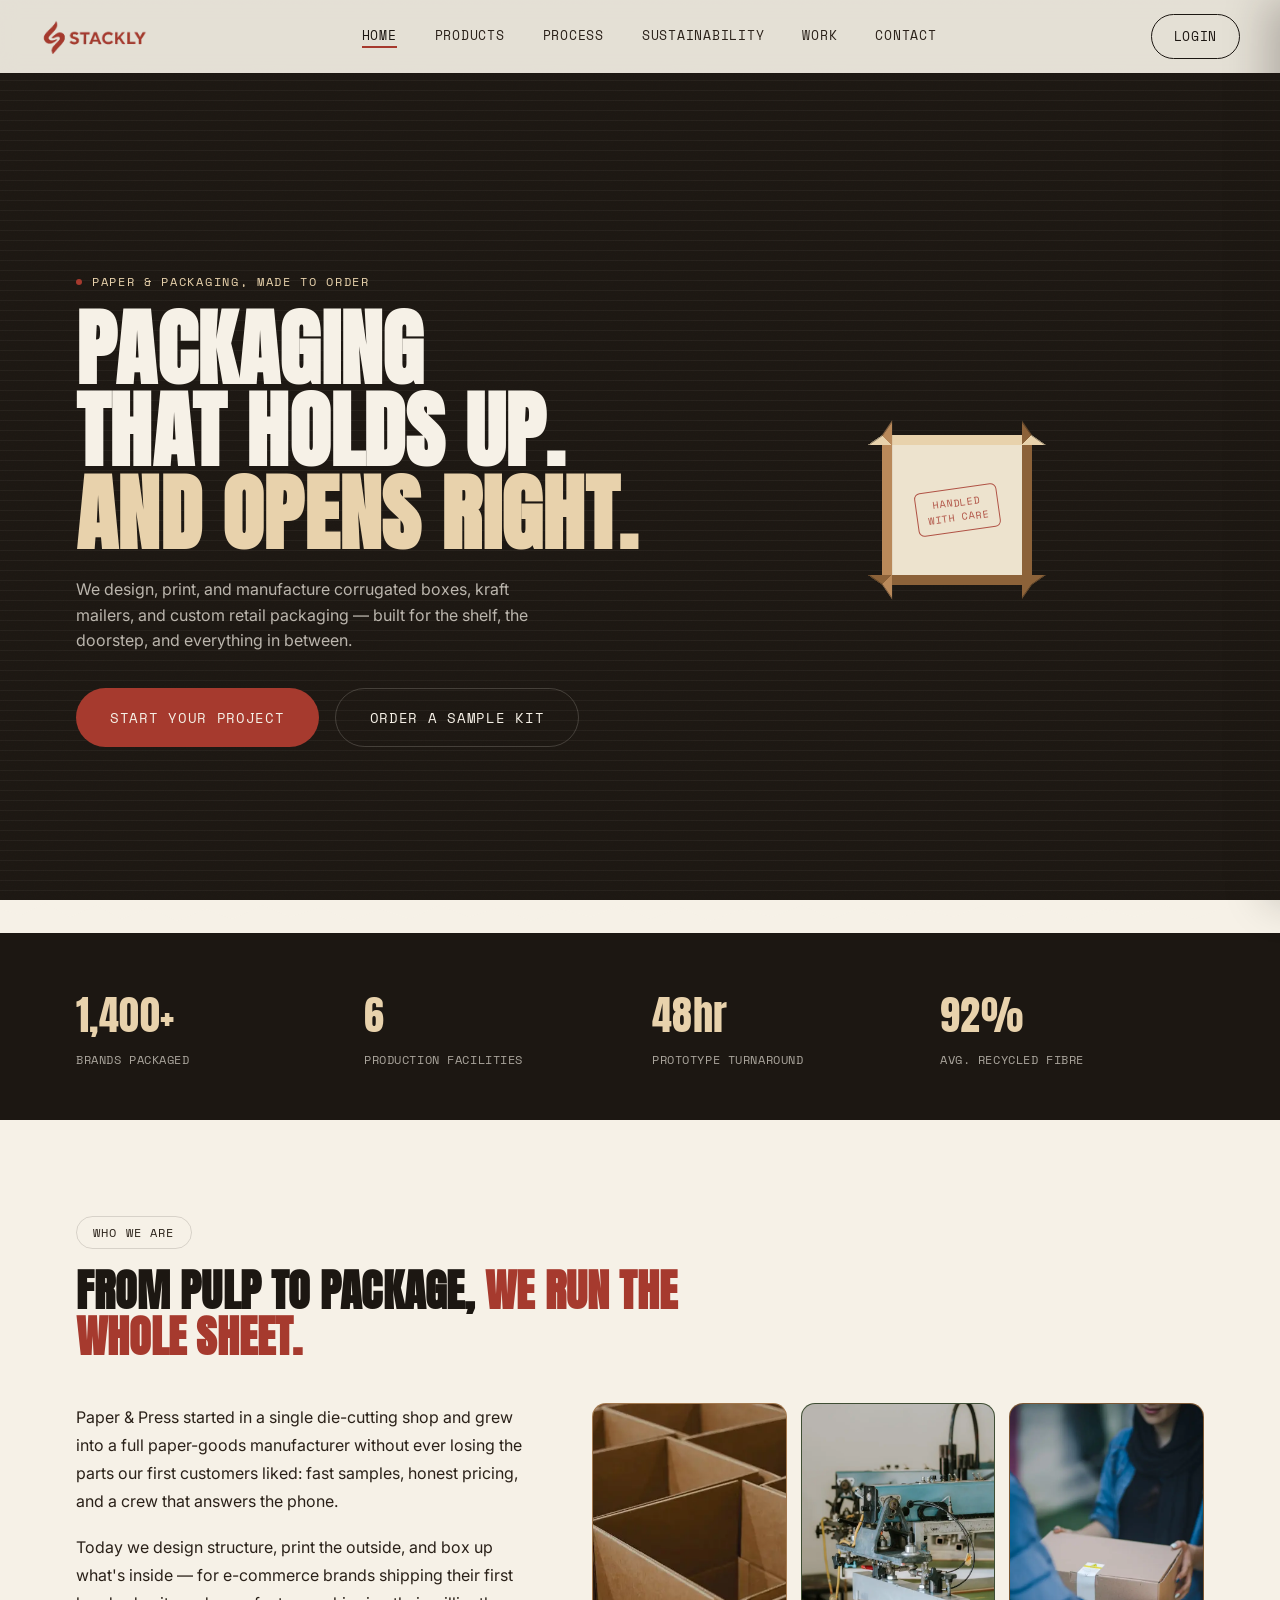
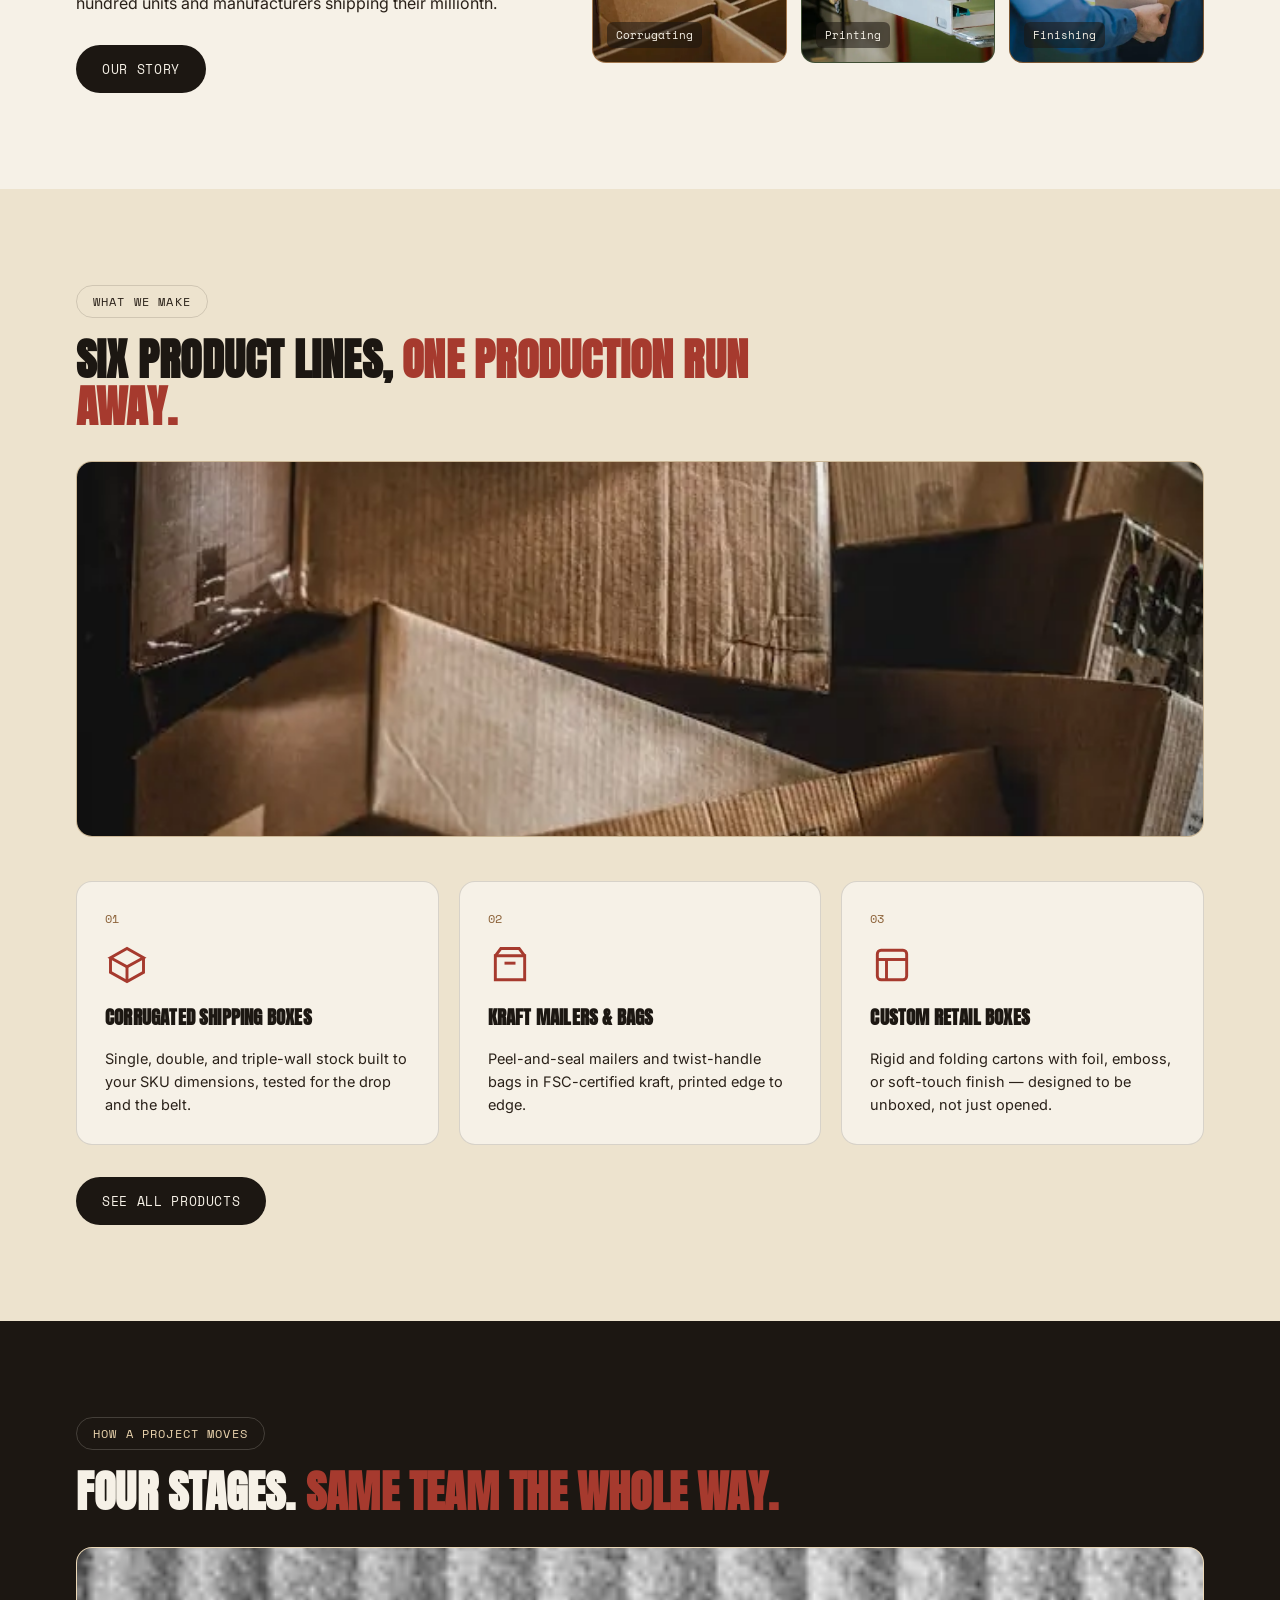
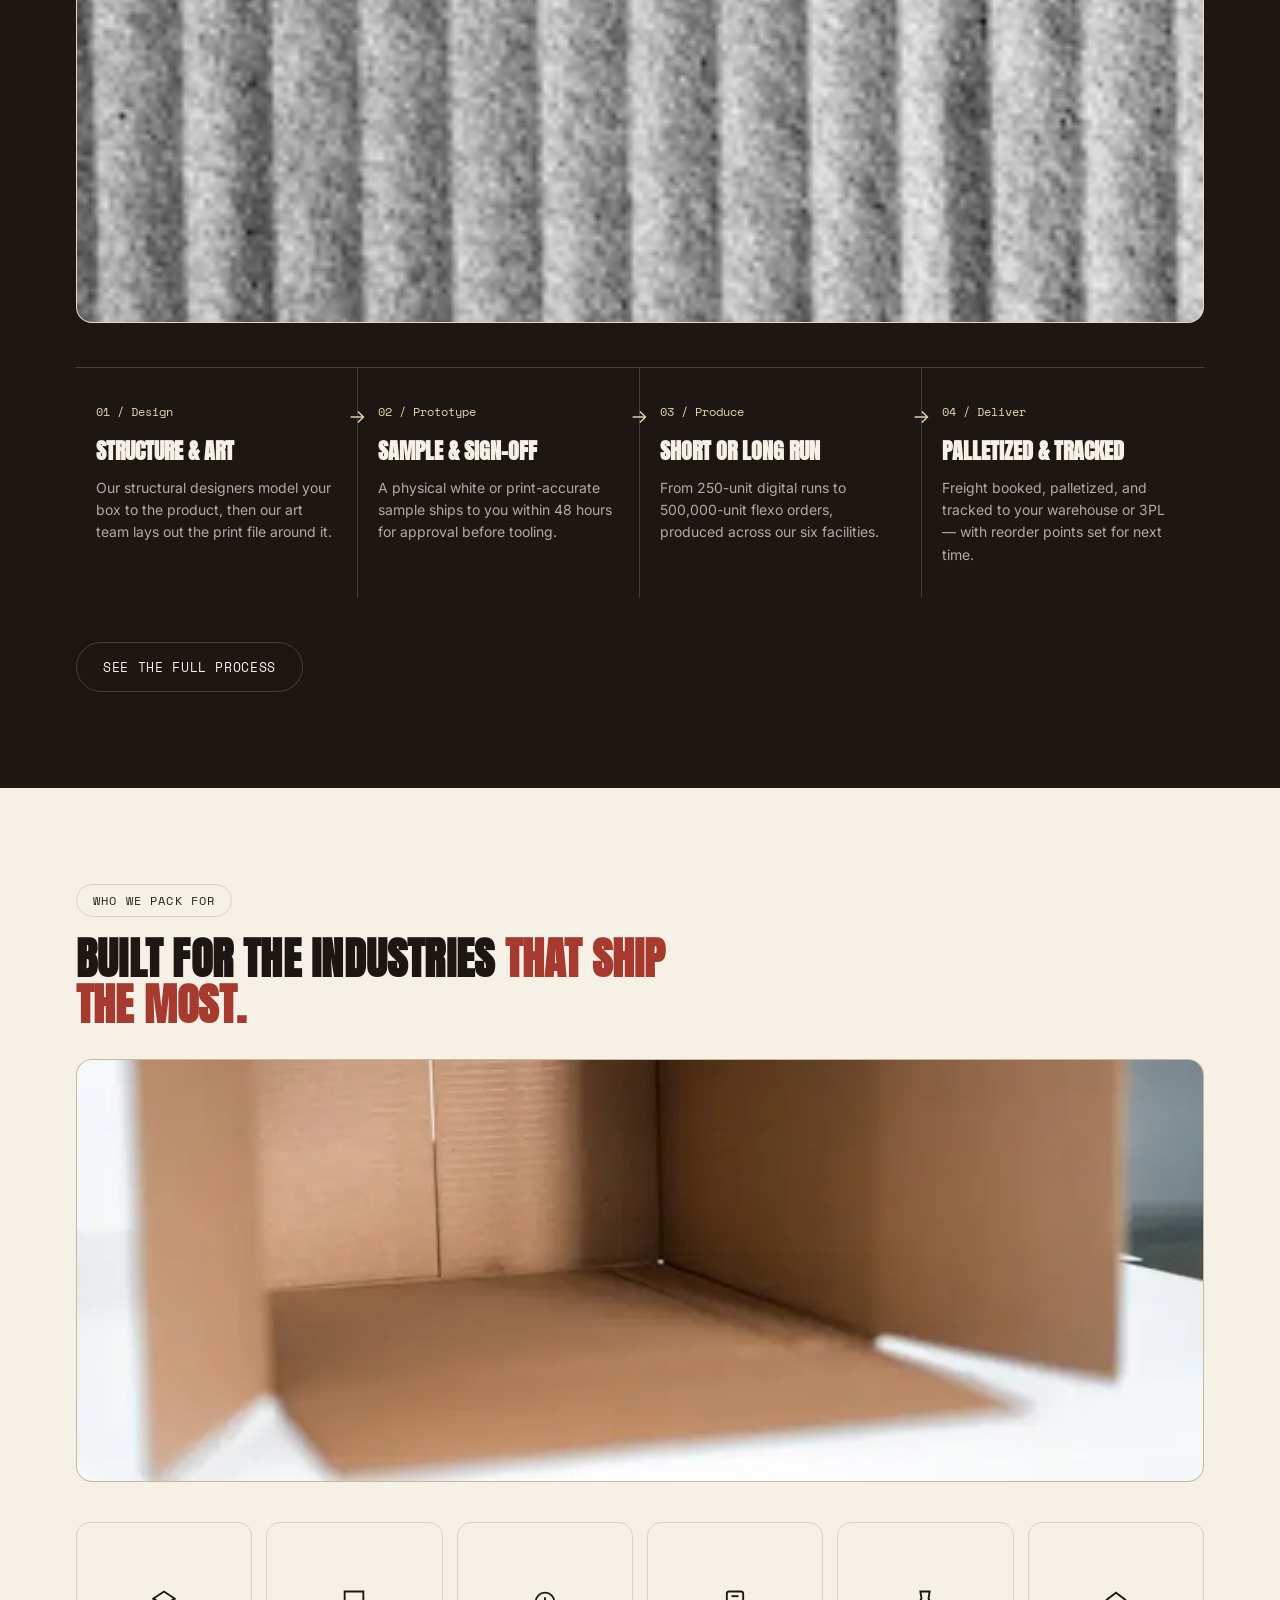
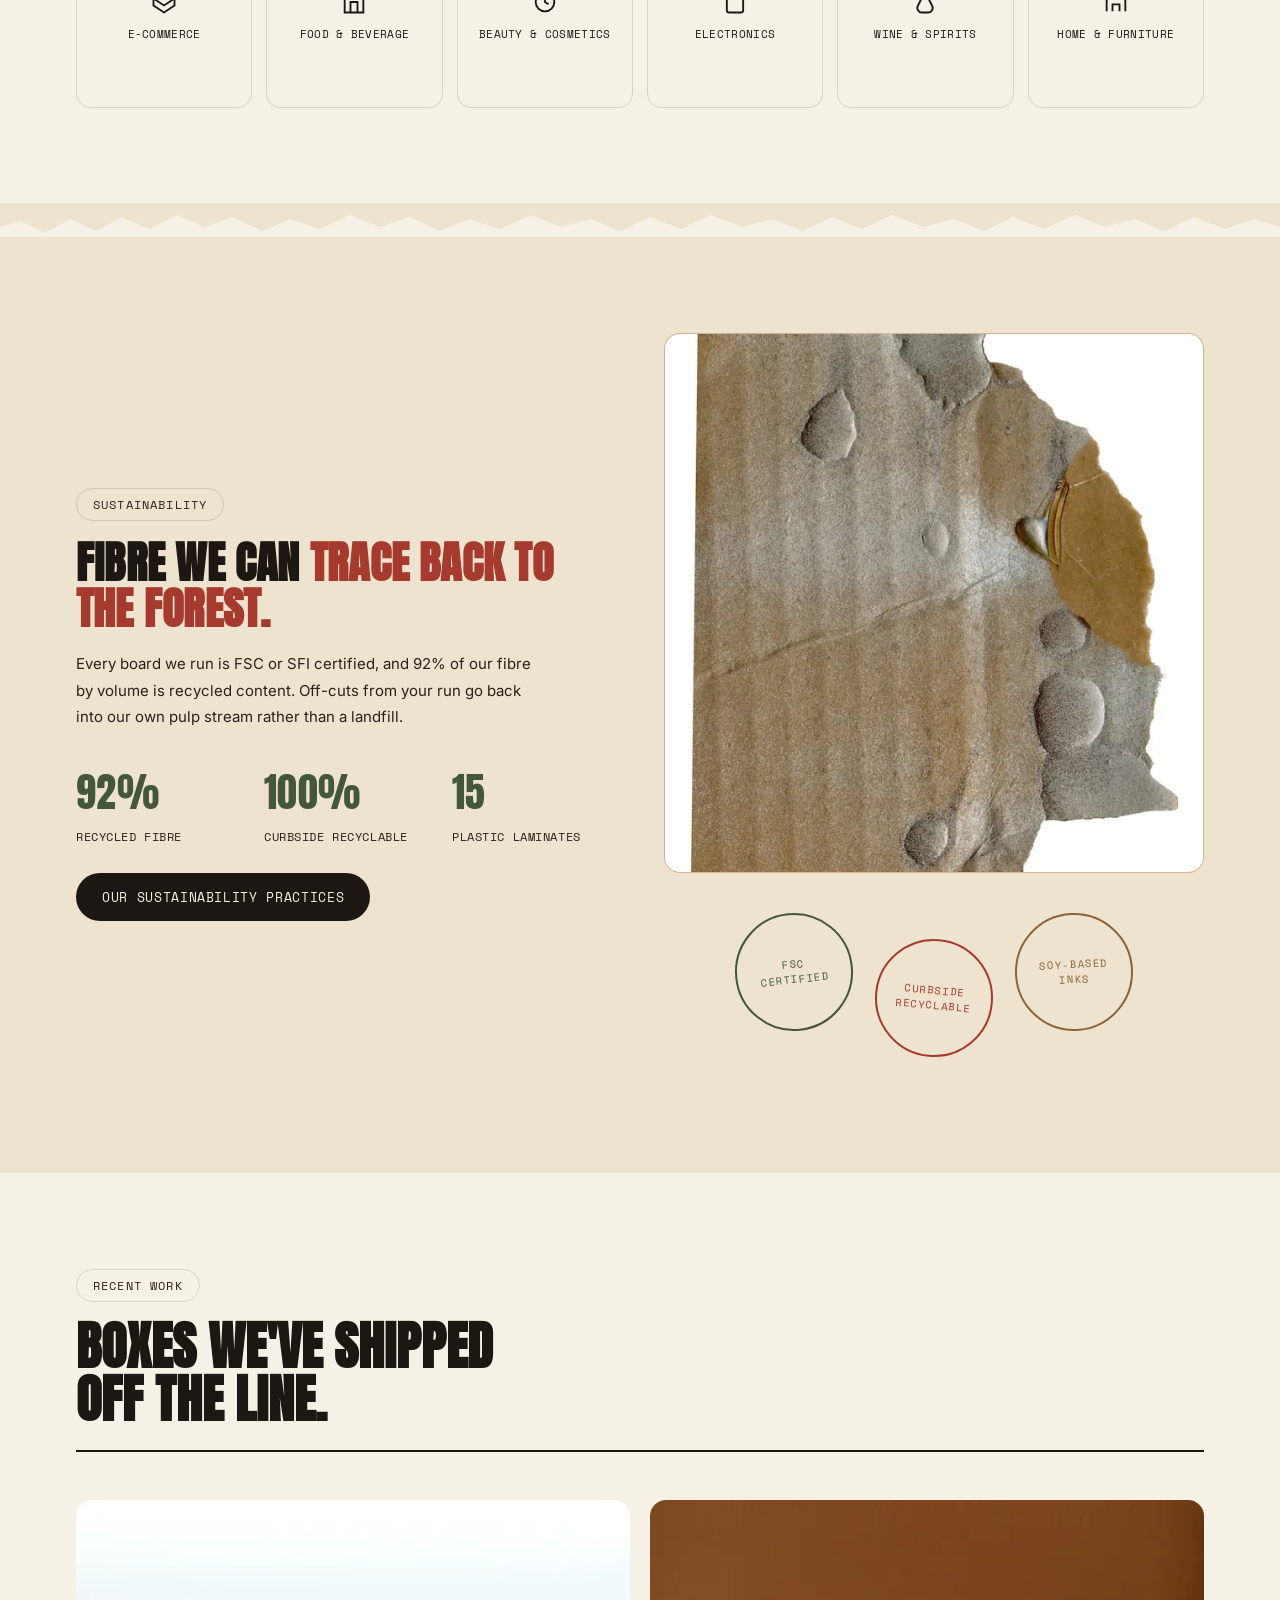
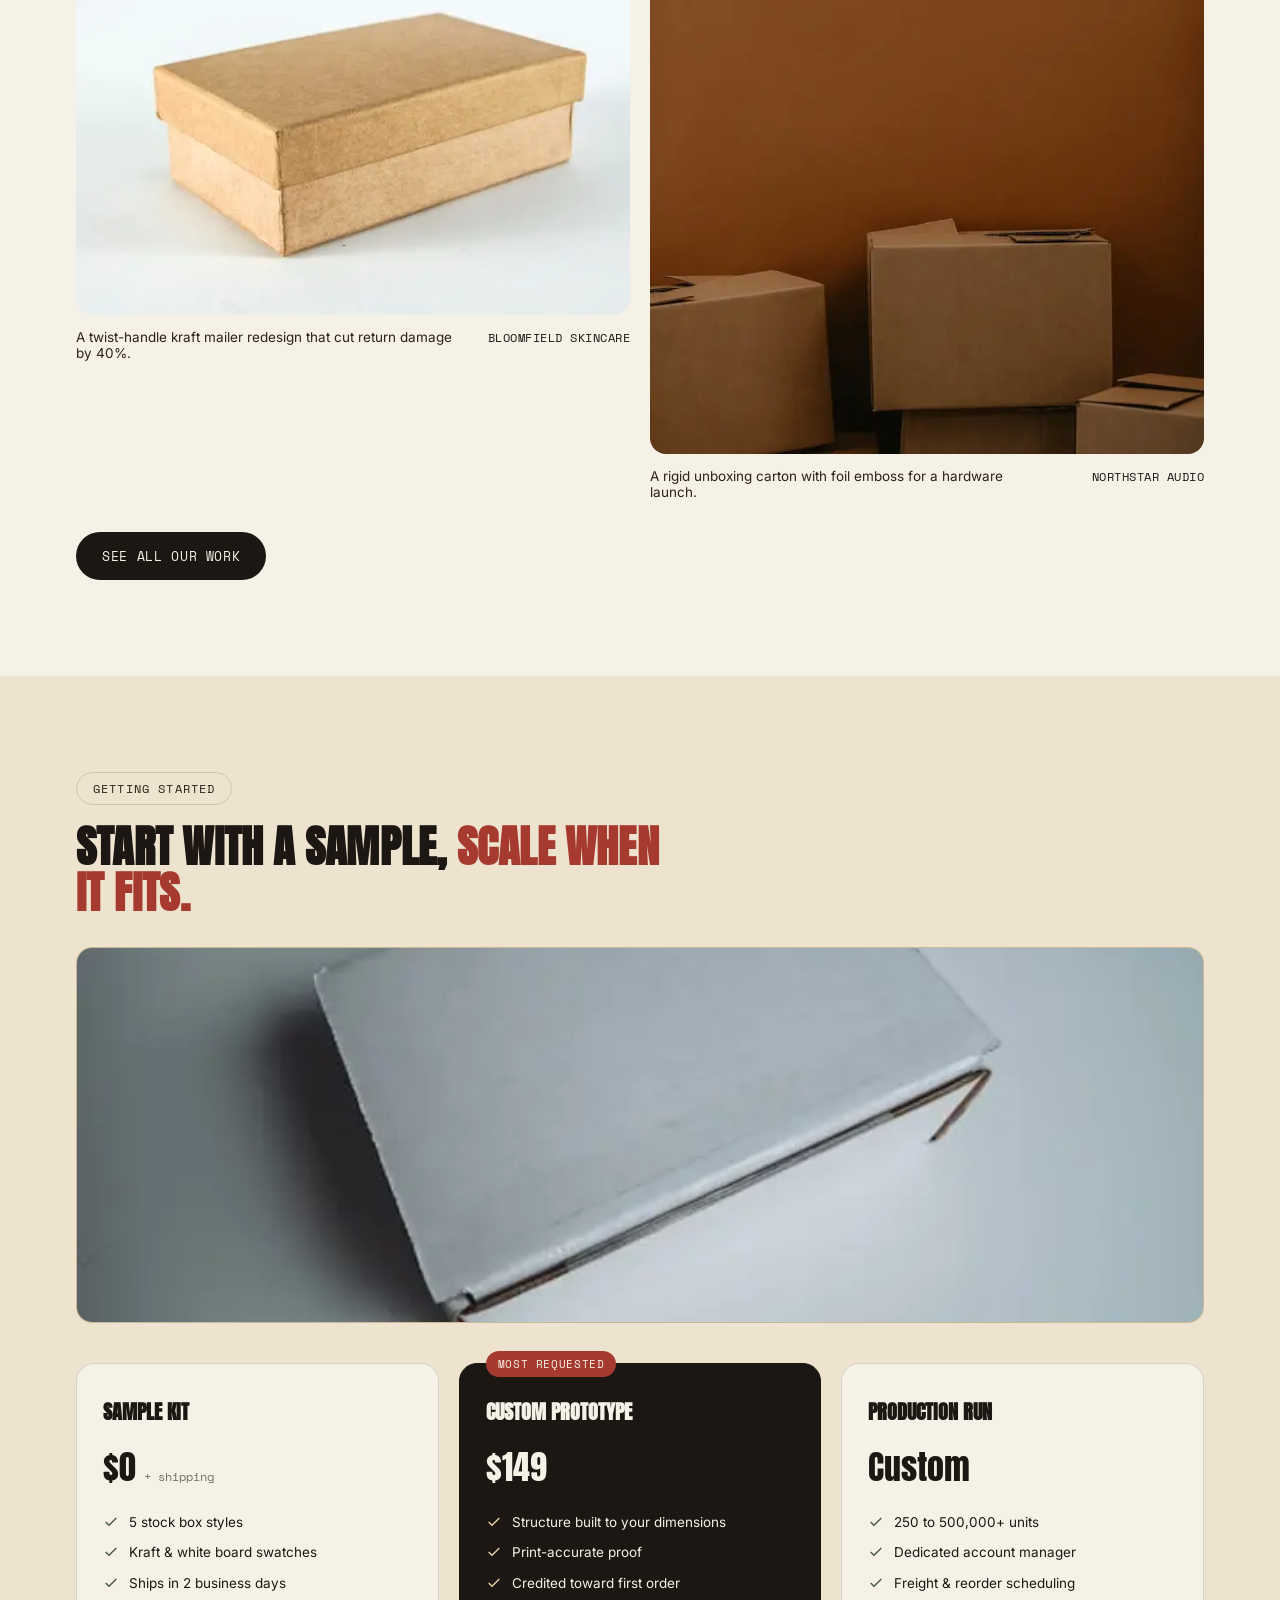
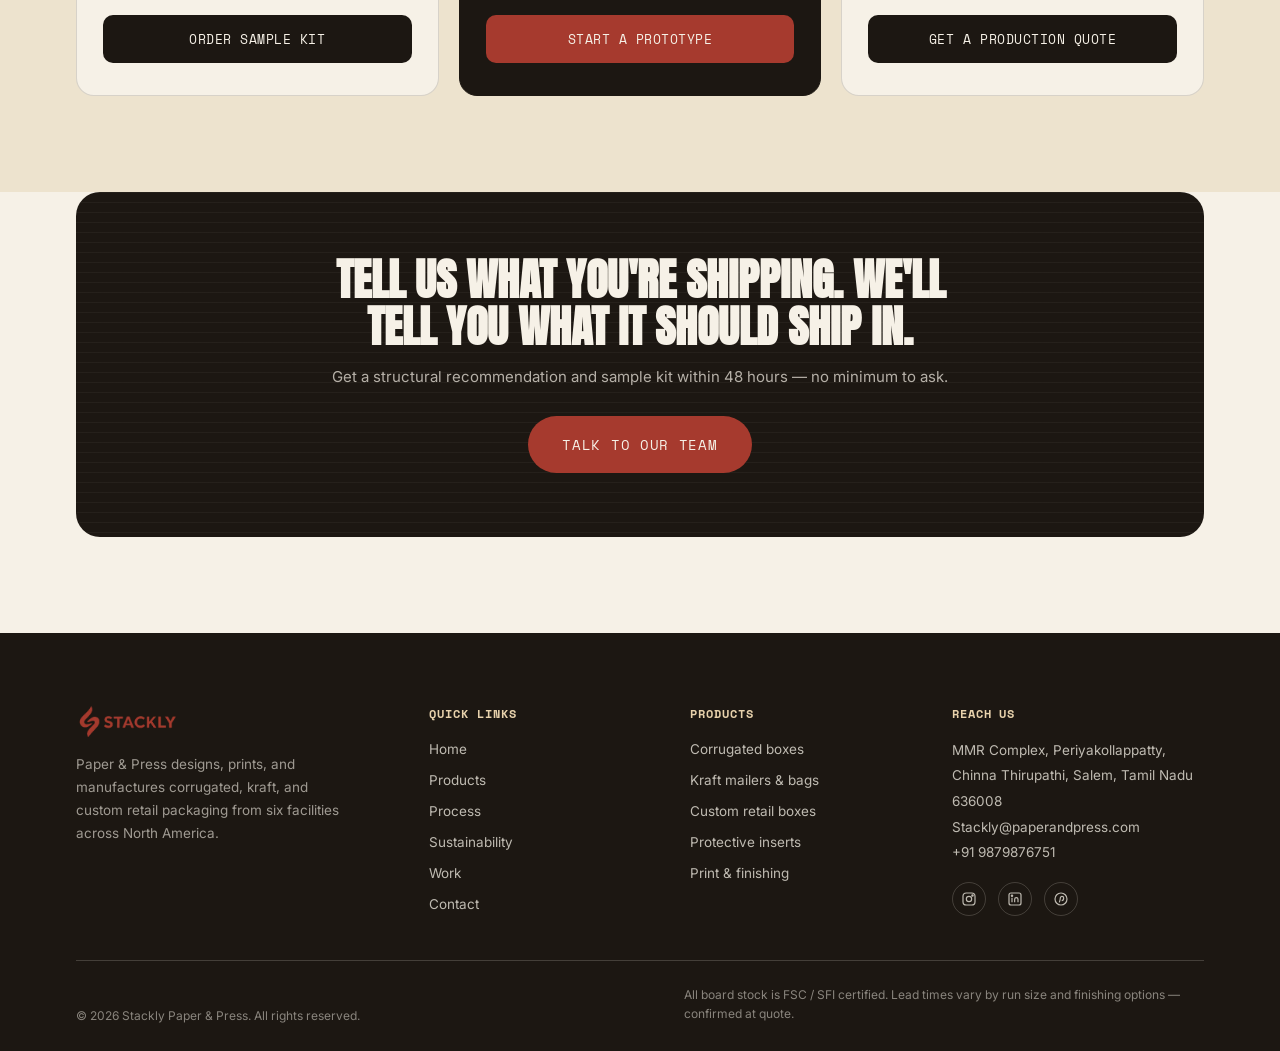
==== commit 1eb5184e: "map" ====
--- a/index.html
+++ b/index.html
@@ -1074,7 +1074,7 @@
       <div class="footer-col footer-contact">
         <h4>Reach Us</h4>
         <div class="footer-address">
-          Nagole, Hyderabad<br>
+          MMR Complex, Periyakollappatty, Chinna Thirupathi, Salem, Tamil Nadu 636008<br>
           <a href="404.html">Stackly@paperandpress.com</a><br>
          <a href="404.html">+91 9879876751</a>
         </div>
